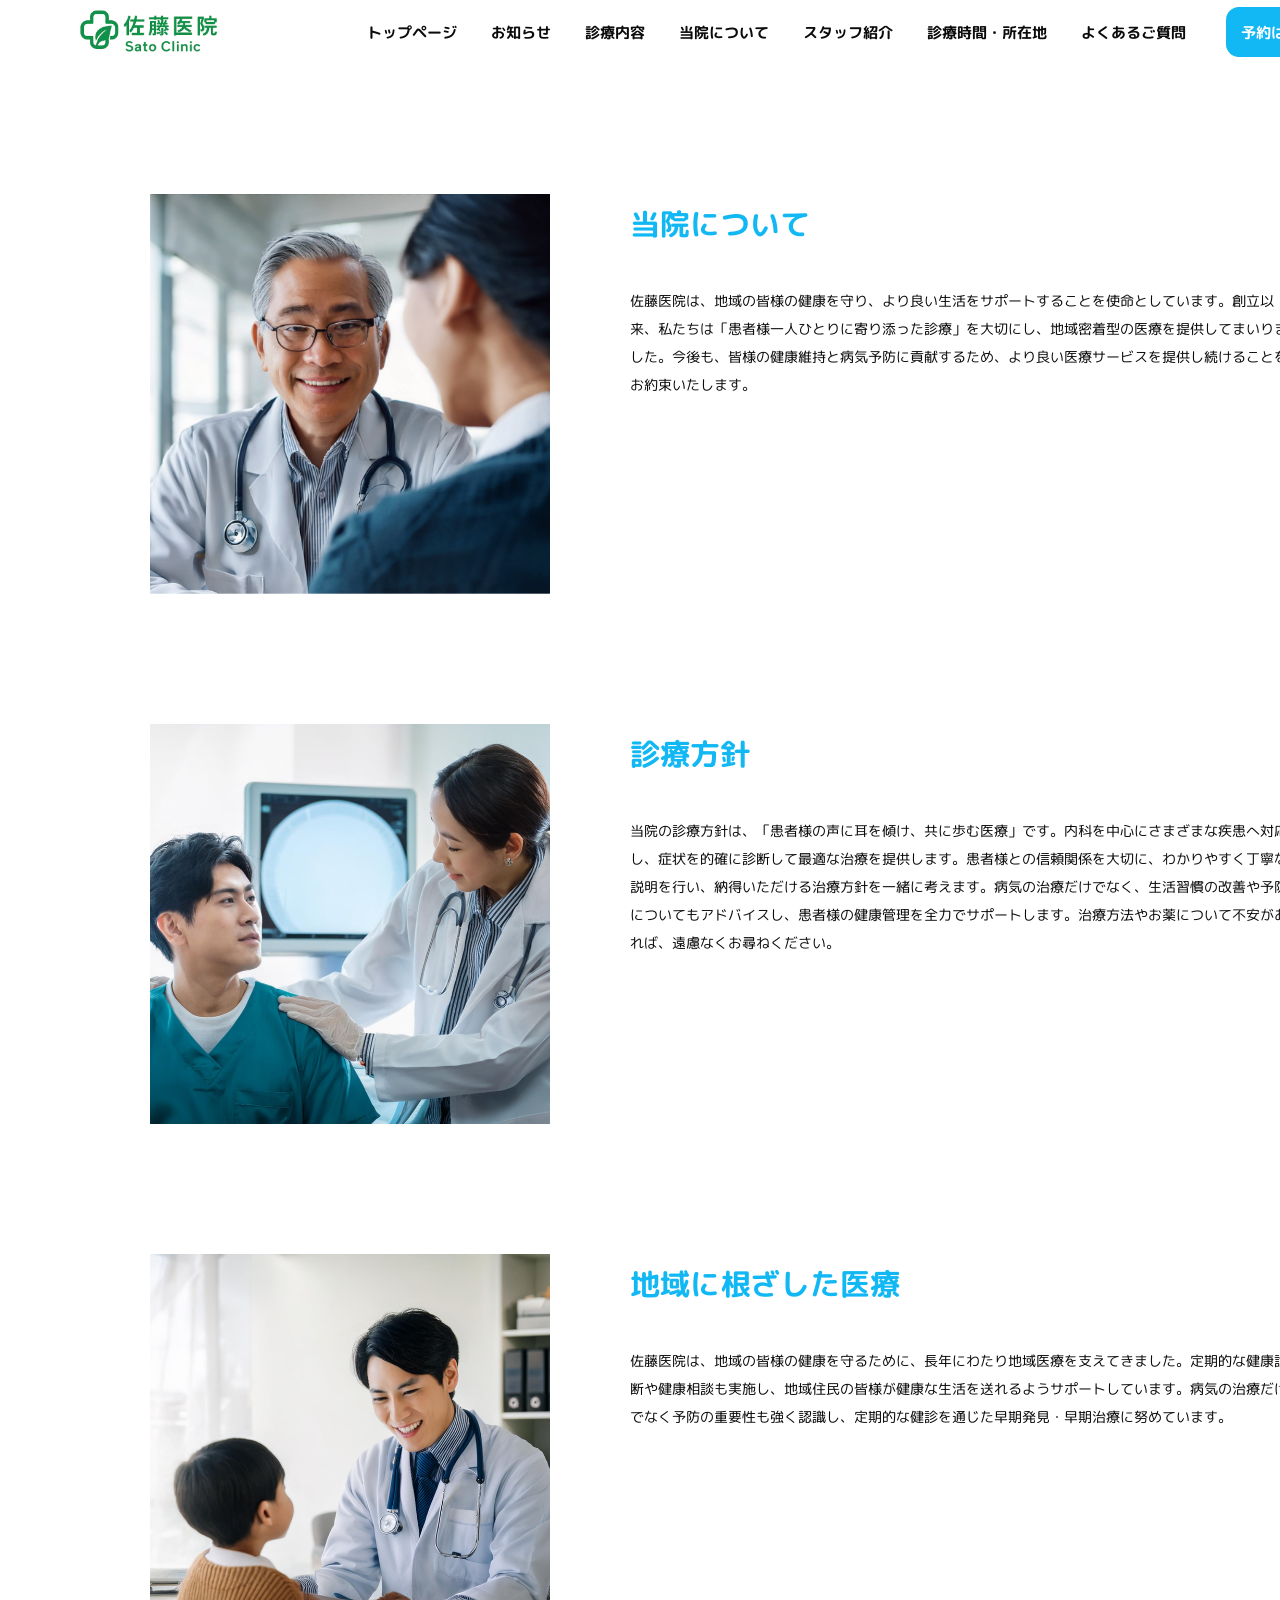
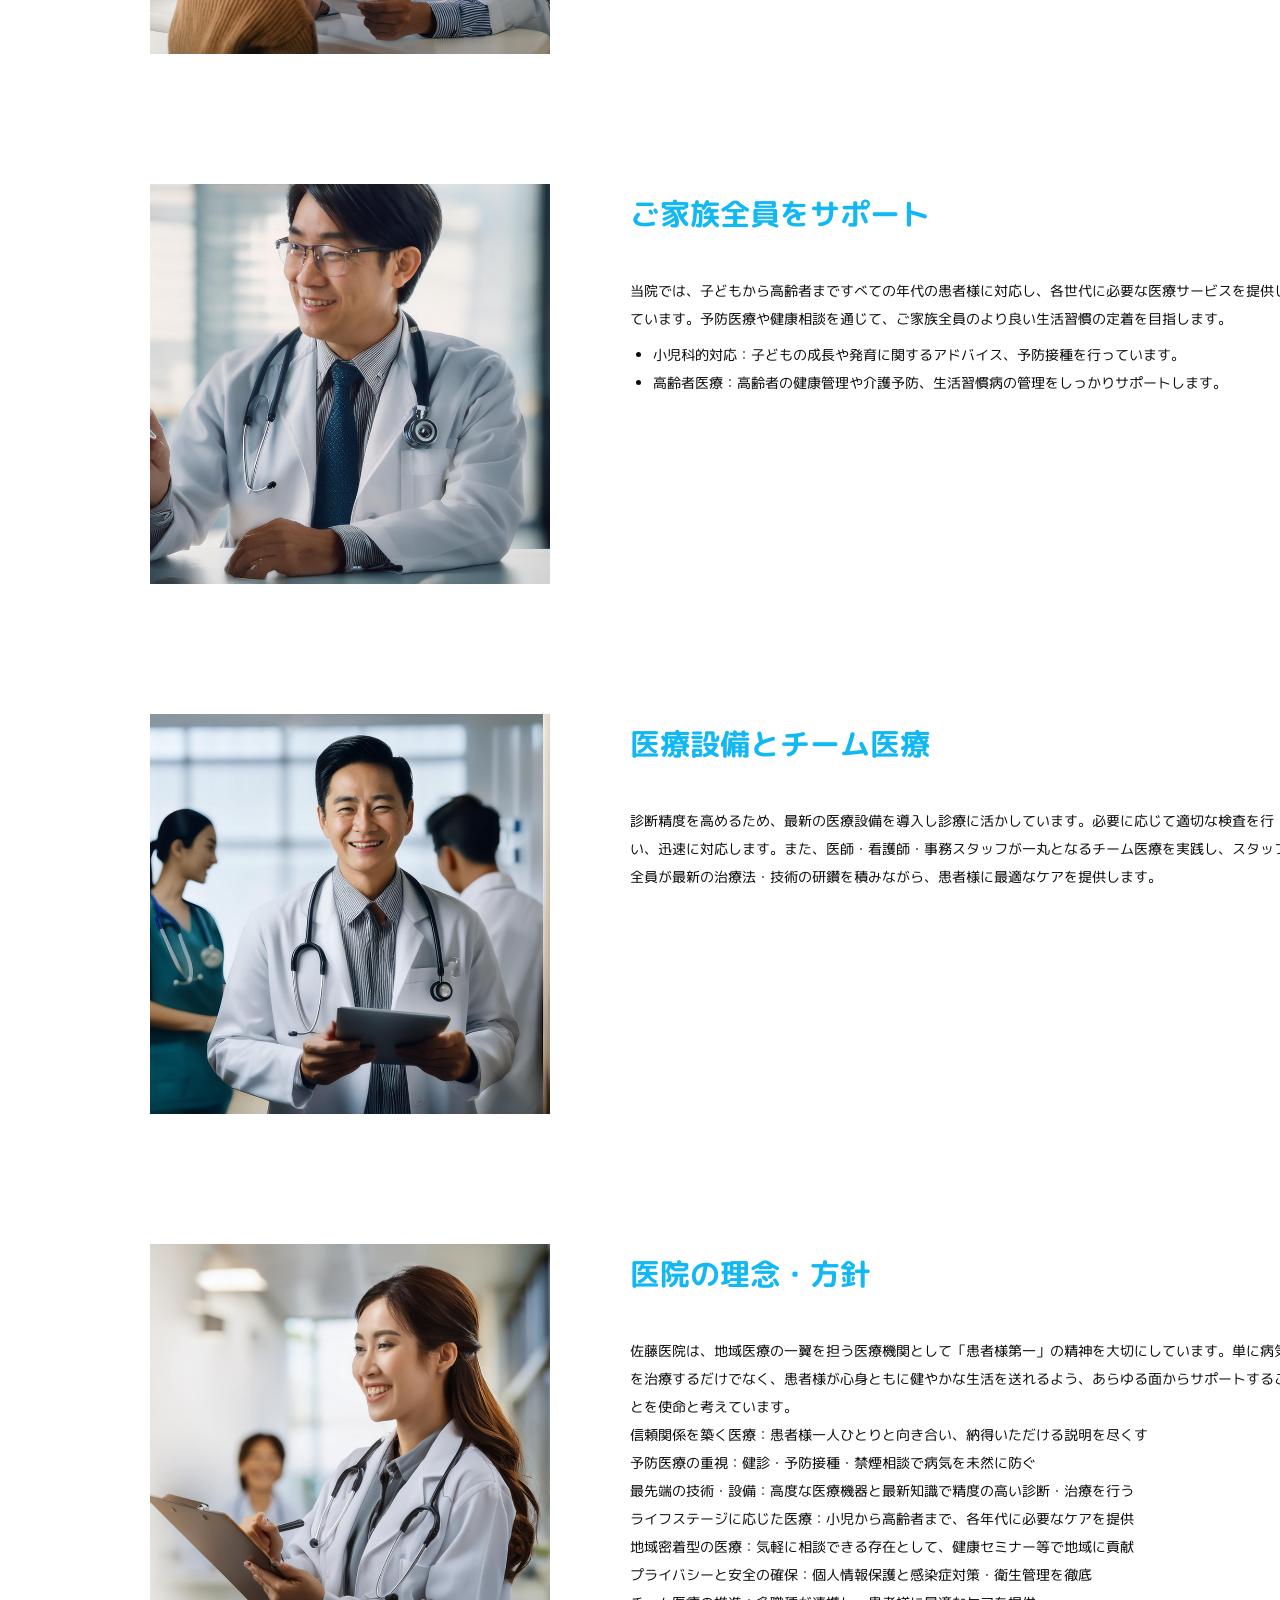
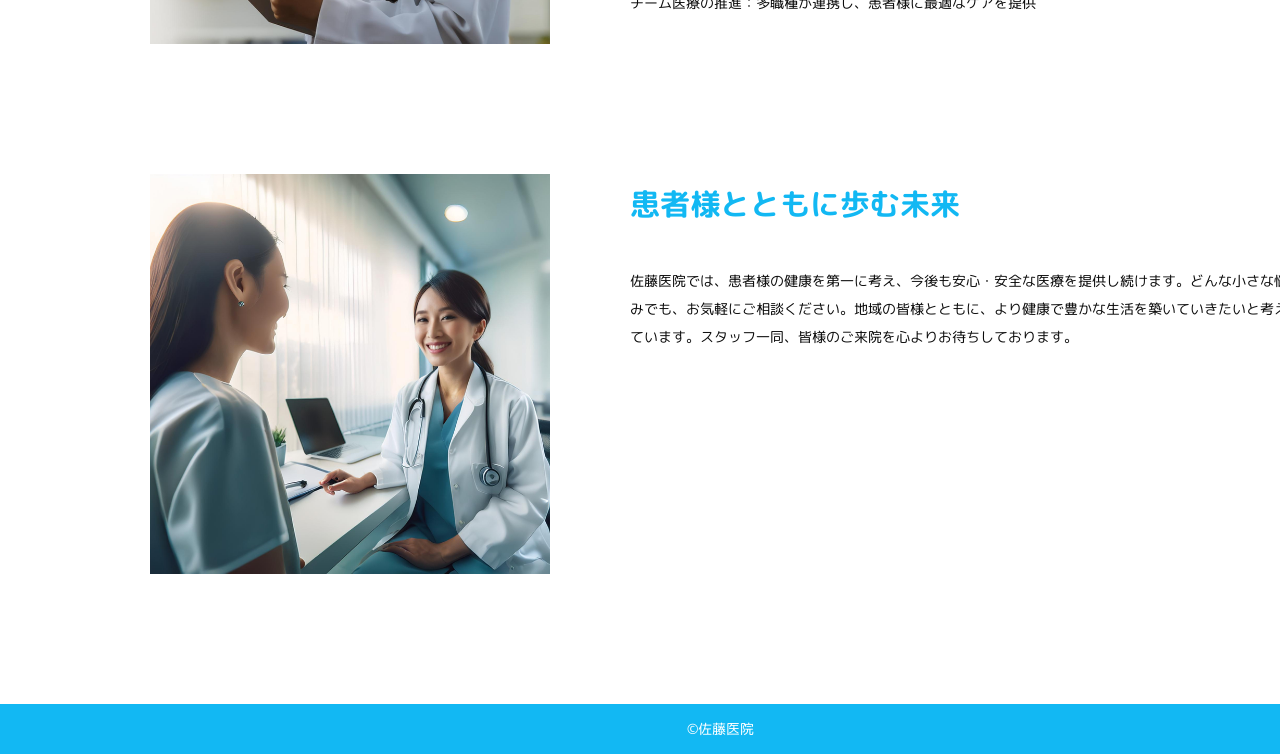
==== about.html @ f437d21e "initial commit" ====
<!doctype html>
<html lang="ja"><head><meta charset="UTF-8"><meta name="viewport" content="width=device-width, initial-scale=1.0"><title>当院について | 佐藤医院</title><link rel="stylesheet" href="./css/style.css"></head>
<body>
<header class="site-header"><div class="site-header__inner"><a class="site-logo" href="./index.html"><img src="./assets/Logo/logo.png" alt="佐藤医院 Sato Clinic"></a><nav class="site-nav" aria-label="メインナビゲーション"><a href="./index.html">トップページ</a><a href="./news.html">お知らせ</a><a href="./medical.html">診療内容</a><a href="./about.html">当院について</a><a href="./index.html#staff">スタッフ紹介</a><a href="./access.html">診療時間・所在地</a><a href="./faq.html">よくあるご質問</a></nav><a class="reserve-link" href="./reservation.html">予約はこちら</a></div></header>
<main class="about-main"><div class="about-list">
<section class="about-row"><img src="./assets/crops/about-1.jpg" alt="当院について"><div class="about-copy"><h2>当院について</h2><p>佐藤医院は、地域の皆様の健康を守り、より良い生活をサポートすることを使命としています。創立以来、私たちは「患者様一人ひとりに寄り添った診療」を大切にし、地域密着型の医療を提供してまいりました。今後も、皆様の健康維持と病気予防に貢献するため、より良い医療サービスを提供し続けることをお約束いたします。</p></div></section>
<section class="about-row"><img src="./assets/crops/about-2.jpg" alt="診療方針"><div class="about-copy"><h2>診療方針</h2><p>当院の診療方針は、「患者様の声に耳を傾け、共に歩む医療」です。内科を中心にさまざまな疾患へ対応し、症状を的確に診断して最適な治療を提供します。患者様との信頼関係を大切に、わかりやすく丁寧な説明を行い、納得いただける治療方針を一緒に考えます。病気の治療だけでなく、生活習慣の改善や予防についてもアドバイスし、患者様の健康管理を全力でサポートします。治療方法やお薬について不安があれば、遠慮なくお尋ねください。</p></div></section>
<section class="about-row"><img src="./assets/crops/about-3.jpg" alt="地域に根ざした医療"><div class="about-copy"><h2>地域に根ざした医療</h2><p>佐藤医院は、地域の皆様の健康を守るために、長年にわたり地域医療を支えてきました。定期的な健康診断や健康相談も実施し、地域住民の皆様が健康な生活を送れるようサポートしています。病気の治療だけでなく予防の重要性も強く認識し、定期的な健診を通じた早期発見・早期治療に努めています。</p></div></section>
<section class="about-row"><img src="./assets/crops/about-4.jpg" alt="ご家族全員をサポート"><div class="about-copy"><h2>ご家族全員をサポート</h2><p>当院では、子どもから高齢者まですべての年代の患者様に対応し、各世代に必要な医療サービスを提供しています。予防医療や健康相談を通じて、ご家族全員のより良い生活習慣の定着を目指します。</p><ul><li>小児科的対応：子どもの成長や発育に関するアドバイス、予防接種を行っています。</li><li>高齢者医療：高齢者の健康管理や介護予防、生活習慣病の管理をしっかりサポートします。</li></ul></div></section>
<section class="about-row"><img src="./assets/crops/about-5.jpg" alt="医療設備とチーム医療"><div class="about-copy"><h2>医療設備とチーム医療</h2><p>診断精度を高めるため、最新の医療設備を導入し診療に活かしています。必要に応じて適切な検査を行い、迅速に対応します。また、医師・看護師・事務スタッフが一丸となるチーム医療を実践し、スタッフ全員が最新の治療法・技術の研鑽を積みながら、患者様に最適なケアを提供します。</p></div></section>
<section class="about-row"><img src="./assets/crops/about-6.jpg" alt="医院の理念・方針"><div class="about-copy"><h2>医院の理念・方針</h2><div class="about-values"><p>佐藤医院は、地域医療の一翼を担う医療機関として「患者様第一」の精神を大切にしています。単に病気を治療するだけでなく、患者様が心身ともに健やかな生活を送れるよう、あらゆる面からサポートすることを使命と考えています。</p><p>信頼関係を築く医療：患者様一人ひとりと向き合い、納得いただける説明を尽くす<br>予防医療の重視：健診・予防接種・禁煙相談で病気を未然に防ぐ<br>最先端の技術・設備：高度な医療機器と最新知識で精度の高い診断・治療を行う<br>ライフステージに応じた医療：小児から高齢者まで、各年代に必要なケアを提供<br>地域密着型の医療：気軽に相談できる存在として、健康セミナー等で地域に貢献<br>プライバシーと安全の確保：個人情報保護と感染症対策・衛生管理を徹底<br>チーム医療の推進：多職種が連携し、患者様に最適なケアを提供</p></div></div></section>
<section class="about-row"><img src="./assets/crops/about-7.jpg" alt="患者様とともに歩む未来"><div class="about-copy"><h2>患者様とともに歩む未来</h2><p>佐藤医院では、患者様の健康を第一に考え、今後も安心・安全な医療を提供し続けます。どんな小さな悩みでも、お気軽にご相談ください。地域の皆様とともに、より健康で豊かな生活を築いていきたいと考えています。スタッフ一同、皆様のご来院を心よりお待ちしております。</p></div></section>
</div></main><footer class="site-footer">©佐藤医院</footer>
</body></html>
---- css/style.css ----
@import url('https://fonts.googleapis.com/css2?family=M+PLUS+Rounded+1c:wght@400;700&display=swap');

:root{
  --blue:#12b8f3;
  --gray:#c3c1c1;
  --text:#0b0b0b;
}
*{box-sizing:border-box}
html,body{margin:0;padding:0}
html{background:#fff}
body{
  min-width:1440px;
  color:var(--text);
  background:#fff;
  font-family:'M PLUS Rounded 1c','Rounded Mplus 1c','Hiragino Kaku Gothic ProN','Yu Gothic',sans-serif;
  font-weight:400;
  line-height:1.8;
}
a{color:inherit;text-decoration:none}
img{display:block}

/* ---------- common header / footer ---------- */
.site-header{height:64px;background:#fff}
.site-header__inner{
  width:1300px;height:64px;margin:0 auto;
  display:flex;align-items:center;
}
.site-logo{width:160px;height:48px;flex:0 0 160px;display:flex;align-items:center}
.site-logo img{width:160px;height:auto}
.site-nav{
  margin-left:137px;
  display:flex;align-items:center;gap:34px;
  white-space:nowrap;
  font-size:15px;line-height:1;font-weight:700;
}
.reserve-link{
  width:120px;height:50px;margin-left:40px;
  border-radius:13px;background:var(--blue);color:#fff;
  display:flex;align-items:center;justify-content:center;
  white-space:nowrap;font-size:15px;line-height:1;font-weight:700;
}
.site-footer{
  height:50px;background:var(--blue);color:#fff;
  display:flex;align-items:center;justify-content:center;
  font-size:14px;line-height:1;
}
.page-title{margin:0;color:var(--blue);font-size:34px;line-height:1.2;font-weight:700}
.blue-button{
  min-width:116px;height:30px;padding:0 22px;border-radius:999px;
  background:var(--blue);color:#fff;
  display:inline-flex;align-items:center;justify-content:center;
  font-size:13px;line-height:1;font-weight:700;
}

/* ---------- shared timetable ---------- */
.hours{width:956px;margin:0 auto}
.hours-table{width:956px;border-collapse:collapse;table-layout:fixed;font-weight:700}
.hours-table th,.hours-table td{border:1.5px solid #111;text-align:center;vertical-align:middle;padding:0}
.hours-table thead th{height:102px;background:var(--gray);font-size:18px}
.hours-table thead th:first-child{width:42%;color:var(--blue);font-size:27px}
.hours-table tbody th{height:102px;font-size:17px}
.hours-table tbody td{height:102px;font-size:19px}
.hours-note{margin:20px 0 0;font-size:14px;line-height:1.62;font-weight:700}

/* =========================================================
   HOME / Desktop-1.png (1440px frame)
   ========================================================= */
.home-hero{height:824px;position:relative;overflow:hidden}
.home-hero img{width:100%;height:100%;object-fit:cover;object-position:center center}
.home-hero h1{
  position:absolute;left:83px;top:138px;margin:0;
  color:#fff;font-size:50px;line-height:1.15;font-weight:700;
  -webkit-text-stroke:1px #222;
  text-shadow:0 1px 2px rgba(0,0,0,.18);
}
.home-hours-block{height:658px;padding-top:128px}
.facility-strip{height:272px;display:grid;grid-template-columns:repeat(3,1fr);gap:8px;overflow:hidden}
.facility-strip img{width:100%;height:272px;object-fit:cover;object-position:center center}

.home-news{height:732px;position:relative}
.home-news__inner{
  width:1070px;height:100%;margin:0 auto;
  display:grid;grid-template-columns:373px 1fr;column-gap:68px;align-items:start;
  padding-top:129px;
}
.home-news__inner>img{width:373px;height:473px;object-fit:cover}
.home-news-copy{padding-top:8px;position:relative;height:473px}
.home-news h2{margin:0 0 28px;color:var(--blue);font-size:30px;line-height:1.2;font-weight:700}
.home-news-list{list-style:none;margin:0;padding:0;width:630px}
.home-news-list li{height:64px;border-bottom:1px solid #111;display:flex;align-items:center;font-size:15px;font-weight:700}
.home-news__button{position:absolute;right:0;bottom:0;margin:0}

.home-director{height:796px;background:var(--gray)}
.home-director__inner{
  width:1240px;height:100%;margin:0 auto;
  display:grid;grid-template-columns:445px 1fr;column-gap:82px;align-items:start;
  padding-top:101px;
}
.home-director img{width:445px;height:474px;object-fit:cover}
.home-director-copy{padding-top:12px}
.home-director h2{margin:0 0 42px;color:var(--blue);font-size:30px;line-height:1.2;font-weight:700}
.home-director p{margin:0 0 24px;font-size:14px;line-height:1.72}
.home-director .director-sign{text-align:right;font-weight:700;margin-top:24px}

.home-medical{height:2154px;padding-top:96px;position:relative}
.home-medical__inner{width:1140px;margin:0 auto}
.home-medical .section-title{margin:0 0 83px;text-align:center;color:var(--blue);font-size:30px;line-height:1.2}
.home-medical-row{
  width:1078px;height:400px;margin:0 auto 50px;
  display:grid;grid-template-columns:400px 538px;column-gap:140px;align-items:center;
}
.home-medical-row:nth-of-type(even){grid-template-columns:538px 400px}
.home-medical-row:nth-of-type(even) img{grid-column:2}
.home-medical-row:nth-of-type(even) .home-medical-copy{grid-column:1;grid-row:1;justify-self:end}
.home-medical-row img{width:400px;height:400px;object-fit:cover}
.home-medical-copy{width:486px;justify-self:start}
.home-medical-copy h3{margin:0 0 18px;text-align:center;font-size:18px;line-height:1.4;font-weight:700}
.home-medical-copy p{margin:0;font-size:14px;line-height:2}
.home-medical__button{position:absolute;right:182px;bottom:105px;margin:0}

.home-about{height:550px;background:var(--gray)}
.home-about__inner{
  width:1140px;height:100%;margin:0 auto;
  display:grid;grid-template-columns:400px 660px;column-gap:80px;align-items:start;
  padding-top:101px;
}
.home-about img{width:400px;height:400px;object-fit:cover}
.home-about-copy{padding-top:10px;position:relative;height:400px}
.home-about h2{margin:0 0 56px;color:var(--blue);font-size:30px;line-height:1.2;font-weight:700}
.home-about p{margin:0;font-size:14px;line-height:2.15}
.home-about__button{position:absolute;right:0;bottom:20px;margin:0}

.home-staff{height:2125px;padding-top:97px}
.home-staff__inner{width:1140px;margin:0 auto}
.home-staff .section-title{margin:0;text-align:center;color:var(--blue);font-size:30px;line-height:1.2}
.staff-lead{width:720px;margin:42px auto 71px;text-align:center;font-size:14px;line-height:2}
.staff-row{
  width:1078px;height:400px;margin:0 auto 50px;
  display:grid;grid-template-columns:400px 538px;column-gap:140px;align-items:center;
}
.staff-row:nth-of-type(even){grid-template-columns:538px 400px}
.staff-row:nth-of-type(even) img{grid-column:2}
.staff-row:nth-of-type(even) .staff-copy{grid-column:1;grid-row:1;justify-self:end}
.staff-row img{width:400px;height:400px;object-fit:cover}
.staff-copy{width:486px;justify-self:start}
.staff-copy h3{margin:0 0 18px;text-align:center;font-size:18px;line-height:1.4;font-weight:700}
.staff-copy ul{margin:0;padding-left:1.3em;font-size:14px;line-height:1.8}
.staff-copy li{margin:4px 0}

.home-access{height:1836px;padding-top:89px}
.home-access__inner{width:1140px;margin:0 auto}
.home-access .section-title{margin:0 0 68px;text-align:center;color:var(--blue);font-size:30px;line-height:1.2}
.home-access-top{display:grid;grid-template-columns:462px 1fr;column-gap:72px;align-items:start}
.home-access-top img{width:462px;height:390px;object-fit:cover}
.home-access-copy{padding-top:20px;font-size:14px;line-height:1.75;position:relative;height:390px}
.home-access-copy h3{margin:0 0 8px;font-size:16px;line-height:1.5}
.home-access-copy ul{margin:0 0 10px;padding-left:1.3em}
.home-access-copy p{margin:0 0 24px}
.home-access-button{position:absolute;right:0;bottom:0;margin:0}
.home-access .hours{margin-top:92px}
.home-departments{text-align:center;margin-top:83px}
.home-departments h2{margin:0 0 44px;color:var(--blue);font-size:30px;line-height:1.2}
.home-departments p{margin:27px 0;font-size:15px;line-height:1.4;font-weight:700}
.home-departments .help{margin-top:46px;font-size:14px;font-weight:400}

/* =========================================================
   MEDICAL / Desktop-4.png
   ========================================================= */
.medical-main{height:3394px;padding-top:63px}
.medical-main>.page-title{text-align:center;height:41px}
.medical-list{width:1080px;margin:60px auto 0}
.medical-row{
  width:1080px;height:400px;margin:0 0 50px;
  display:grid;grid-template-columns:400px 540px;column-gap:140px;align-items:center;
}
.medical-row:nth-child(even){grid-template-columns:540px 400px}
.medical-row:nth-child(even) img{grid-column:2}
.medical-row:nth-child(even) .medical-copy{grid-column:1;grid-row:1}
.medical-row img{width:400px;height:400px;object-fit:cover}
.medical-copy{width:500px}
.medical-row:nth-child(even) .medical-copy{justify-self:start}
.medical-copy h2{margin:0 0 18px;text-align:center;font-size:18px;line-height:1.45;font-weight:700}
.medical-copy p{margin:0;font-size:14px;line-height:2.05}

/* =========================================================
   ABOUT / Desktop-5.png
   ========================================================= */
.about-main{height:3840px;padding-top:130px}
.about-list{width:1140px;margin:0 auto}
.about-row{
  height:400px;margin:0 0 130px;
  display:grid;grid-template-columns:400px 660px;column-gap:80px;align-items:start;
}
.about-row:last-child{margin-bottom:0}
.about-row img{width:400px;height:400px;object-fit:cover}
.about-copy{padding-top:12px}
.about-copy h2{margin:0 0 45px;color:var(--blue);font-size:30px;line-height:1.2;font-weight:700}
.about-copy p,.about-copy li{font-size:14px;line-height:2;margin-top:0}
.about-copy p{margin-bottom:0}
.about-copy ul{margin:8px 0 0;padding-left:1.45em}
.about-values p+p{margin-top:0}

/* =========================================================
   FAQ / Desktop-7.png
   ========================================================= */
.faq-main{height:1656px;width:1168px;margin:0 auto;padding-top:63px}
.faq-main>.page-title{height:41px;margin-bottom:39px}
.faq-section{width:910px;margin:0}
.faq-section h2{
  width:630px;margin:0 0 18px;padding:0 0 4px;
  border-bottom:1px solid #111;
  font-size:17px;line-height:1.35;font-weight:700;
}
.faq-section:nth-of-type(1){height:425px}
.faq-section:nth-of-type(2){height:395px}
.faq-section:nth-of-type(3){height:271px}
.faq-section:nth-of-type(4){height:auto}
.faq-item{margin:0 0 28px}
.faq-item h3{margin:0 0 12px;font-size:17px;line-height:1.5;font-weight:700}
.faq-item p{margin:0;font-size:16px;line-height:1.9}
.faq-closing{margin:28px 0 0;font-size:16px;line-height:1.9}

/* =========================================================
   Existing remaining pages (Desktop-2/3/6)
   ========================================================= */
.news-main{height:910px;padding-top:58px}
.news-wrap{width:1160px;margin:0 auto}
.news-list{width:930px;margin-top:40px}
.news-item{margin-bottom:31px}
.news-item h2{width:650px;margin:0;border-bottom:1px solid #111;padding-bottom:3px;font-size:16px;line-height:1.4}
.news-item p{margin:8px 0 0;font-size:14px;line-height:1.75}

.reserve-main{height:910px;padding-top:58px}
.reserve-wrap{width:1160px;margin:0 auto}
.reserve-question{width:650px;margin-top:38px}
.reserve-question h2{margin:0;border-bottom:1px solid #111;padding-bottom:3px;font-size:16px}
.reserve-choice{display:flex;gap:80px;padding:29px 0 0 92px;font-size:16px}
.reserve-choice label{display:flex;align-items:center;gap:17px;white-space:nowrap}
.reserve-choice input{appearance:none;width:12px;height:12px;border:1px solid #777;background:#fff}
.calendar{width:650px;margin:32px 0 0 270px}
.calendar-head{height:116px;background:var(--gray);position:relative;display:flex;align-items:center;justify-content:center;flex-direction:column}
.calendar-month{font-size:50px;font-weight:700;line-height:1}
.calendar-year{font-size:16px;font-weight:700;margin-top:9px}
.calendar-next{position:absolute;right:20px;top:11px;font-size:69px;font-family:Arial,sans-serif;font-weight:300;line-height:1}
.calendar-grid{display:grid;grid-template-columns:repeat(7,1fr);grid-auto-rows:73px;align-items:center;text-align:center;font-size:20px;font-weight:700;padding-top:12px}
.calendar-grid .dow{font-size:20px}.calendar-grid .sun{color:#f00}.calendar-grid .sat{color:#0000ff}

.access-main{min-height:1758px;padding-top:70px}
.access-wrap{width:1120px;margin:0 auto}
.access-wrap>.page-title{text-align:center;margin-bottom:55px}
.access-top{display:grid;grid-template-columns:500px 1fr;gap:85px;align-items:start}
.access-map{width:500px;height:420px;object-fit:cover}
.access-info{padding-top:18px;font-size:16px;line-height:1.9}
.access-info h2{font-size:17px;margin:0 0 9px}.access-info ul{margin:0 0 8px;padding-left:1.4em}.access-info p{margin:0}.access-info .contact{margin-top:32px}
.access-hours{width:1080px;margin:105px auto 0}
.access-hours .hours-table{width:1080px}.access-hours .hours-table thead th{height:100px;font-size:23px}.access-hours .hours-table thead th:first-child{font-size:33px}.access-hours .hours-table tbody th,.access-hours .hours-table tbody td{height:100px;font-size:22px}.access-hours .hours-note{font-size:16px;margin-top:17px}
.access-departments{text-align:center;padding:105px 0 125px;font-weight:700}.access-departments h2{font-size:31px;color:var(--blue);margin:0 0 55px}.access-departments p{font-size:17px;margin:37px 0}.access-departments .help{font-size:16px;font-weight:400;margin-top:50px}
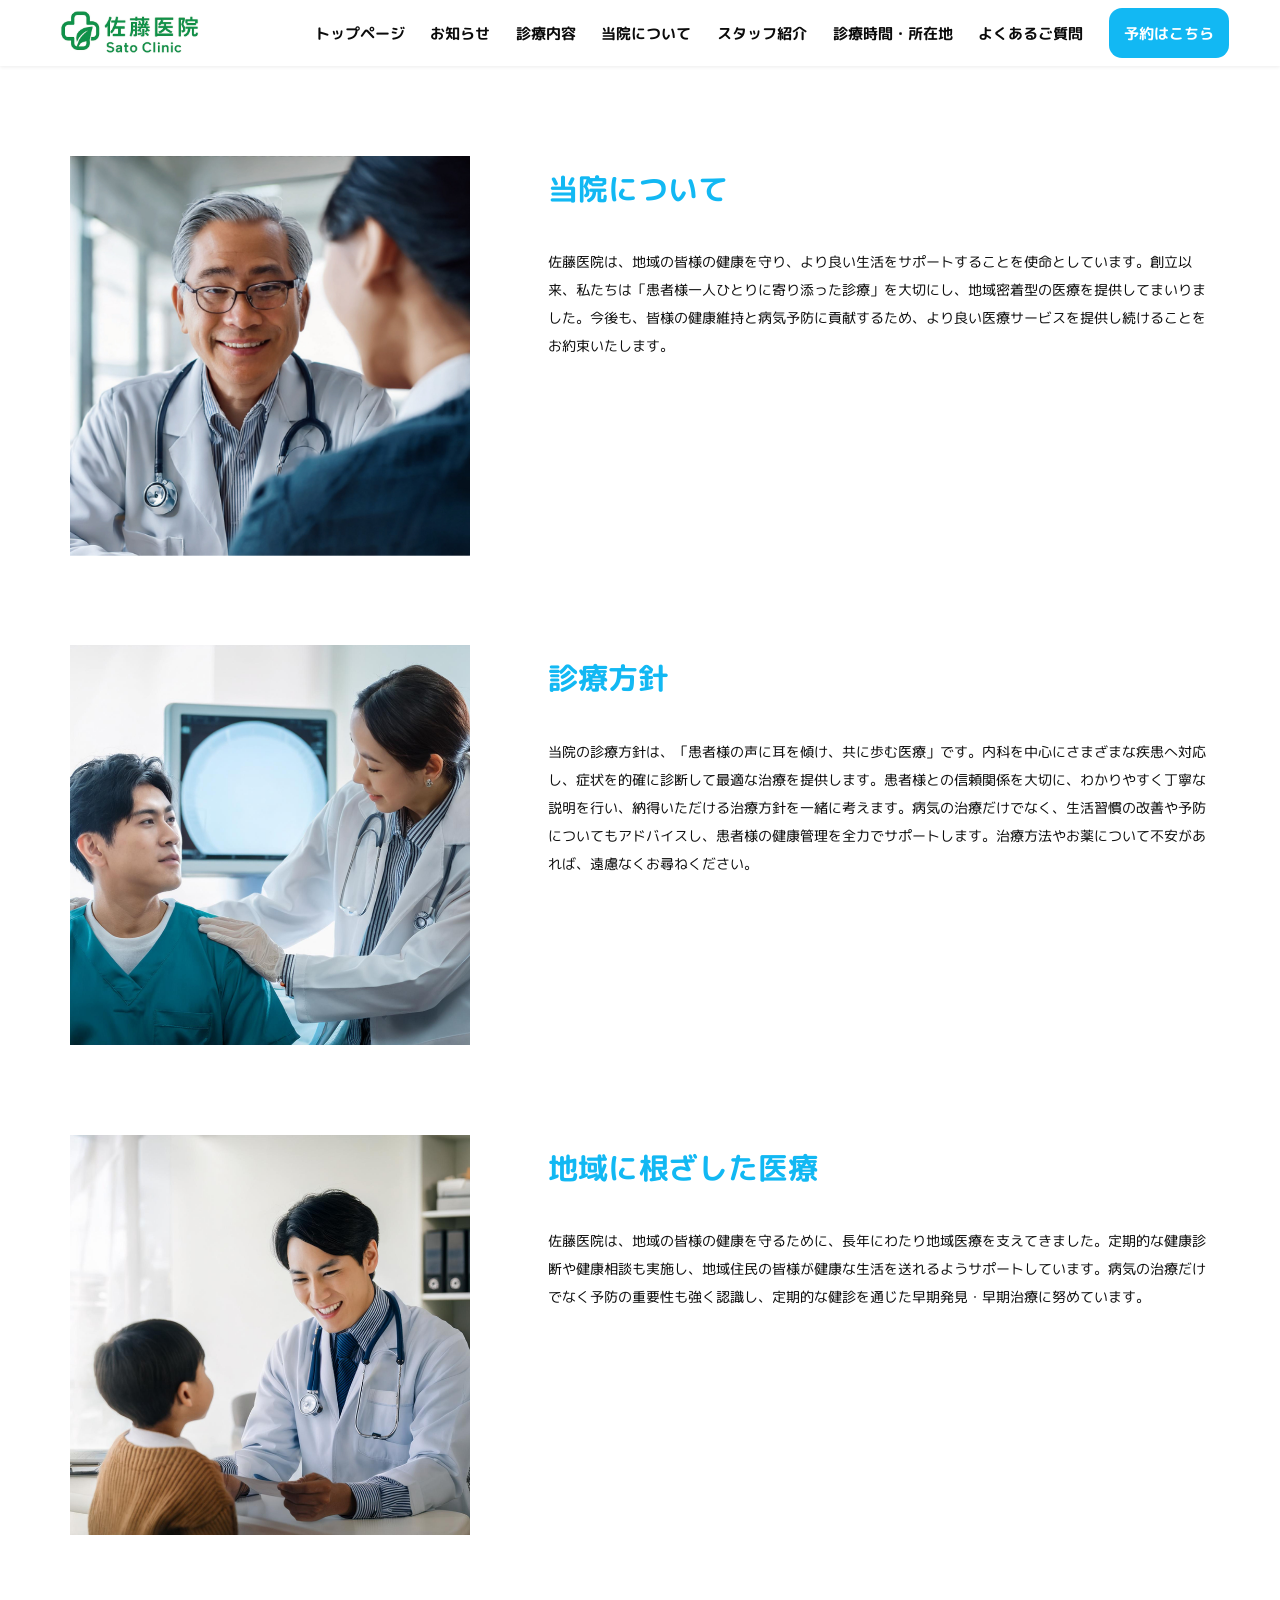
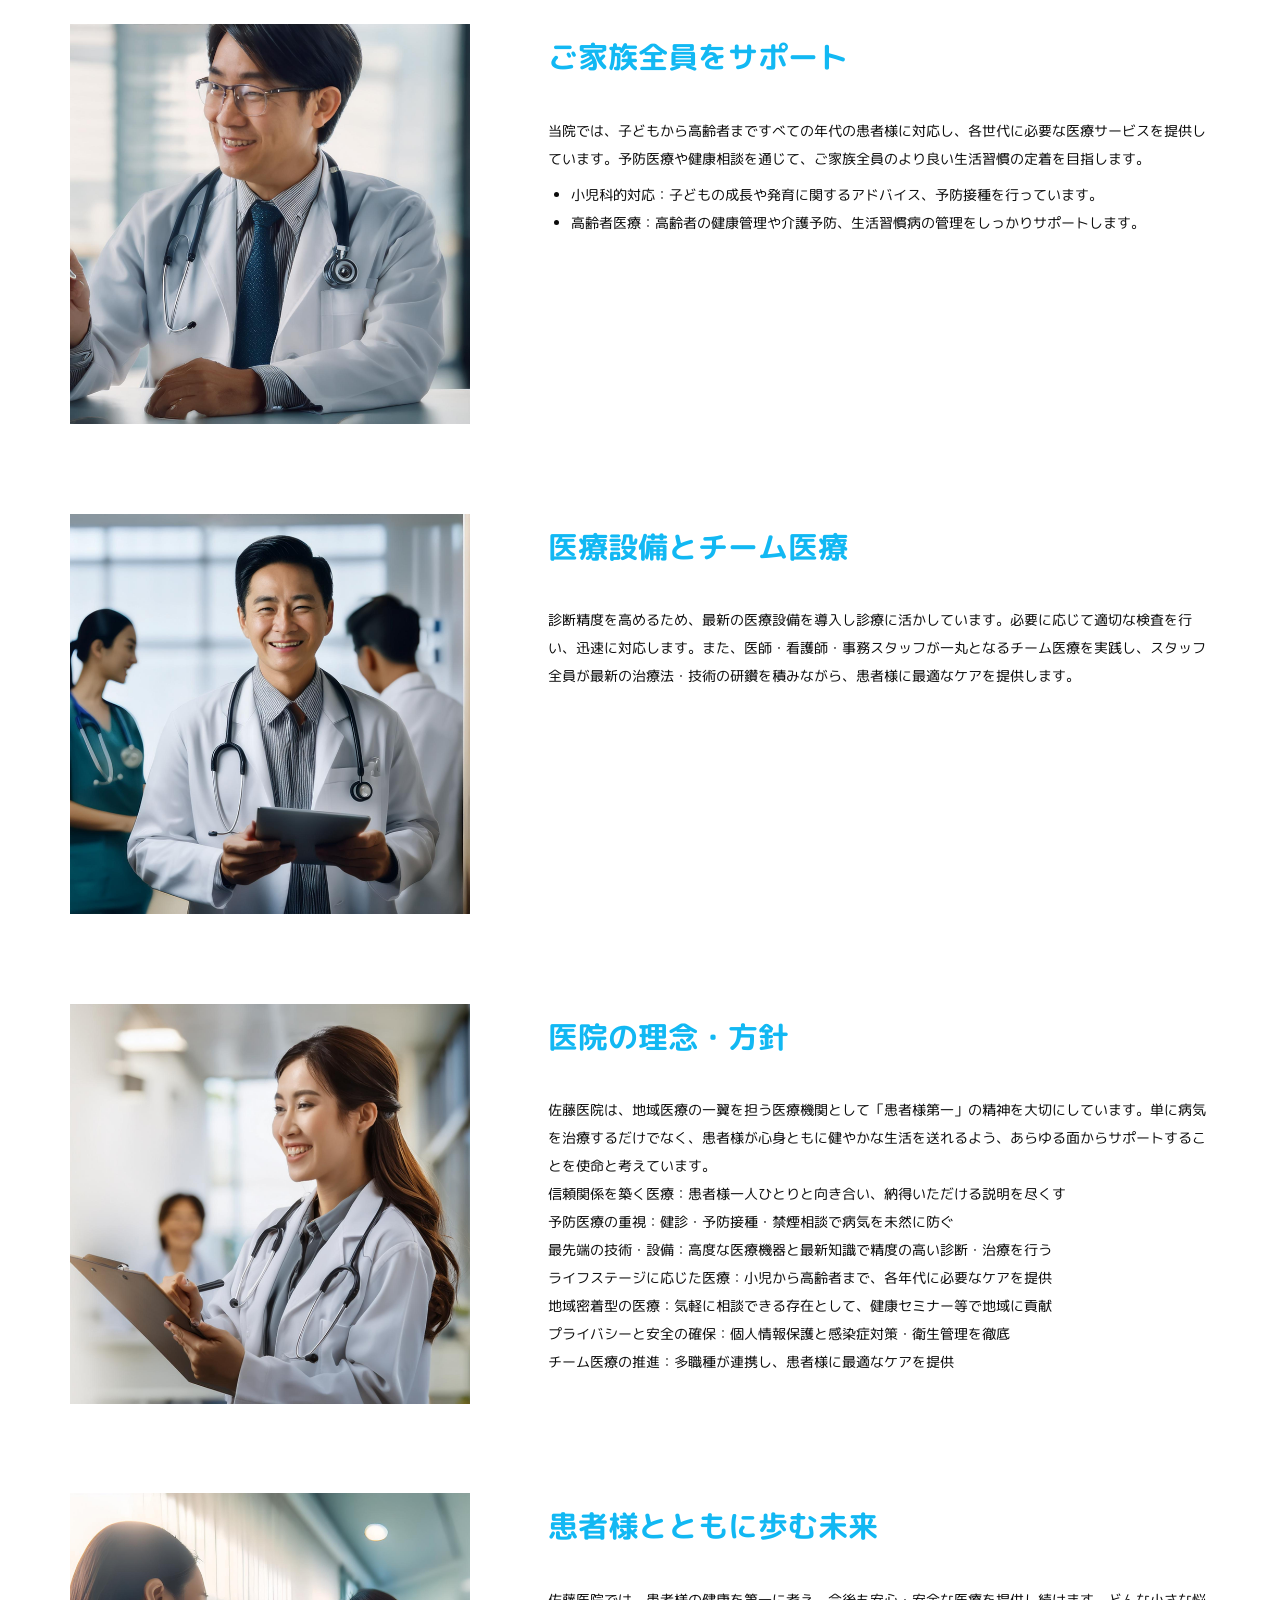
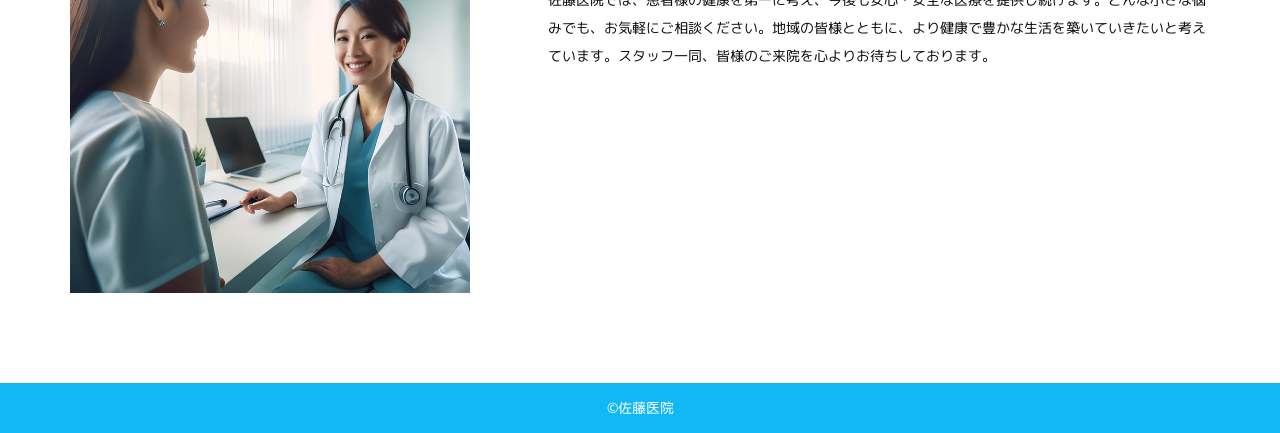
==== commit 772de776: "レスポンシブ対応" ====
--- a/about.html
+++ b/about.html
@@ -1,14 +1,87 @@
 <!doctype html>
-<html lang="ja"><head><meta charset="UTF-8"><meta name="viewport" content="width=device-width, initial-scale=1.0"><title>当院について | 佐藤医院</title><link rel="stylesheet" href="./css/style.css"></head>
+<html lang="ja">
+
+<head>
+    <meta charset="UTF-8">
+    <meta name="viewport" content="width=device-width, initial-scale=1.0">
+    <title>当院について | 佐藤医院</title>
+    <link rel="stylesheet" href="./css/style.css">
+    <script src="./js/header.js" defer></script>
+</head>
+
 <body>
-<header class="site-header"><div class="site-header__inner"><a class="site-logo" href="./index.html"><img src="./assets/Logo/logo.png" alt="佐藤医院 Sato Clinic"></a><nav class="site-nav" aria-label="メインナビゲーション"><a href="./index.html">トップページ</a><a href="./news.html">お知らせ</a><a href="./medical.html">診療内容</a><a href="./about.html">当院について</a><a href="./index.html#staff">スタッフ紹介</a><a href="./access.html">診療時間・所在地</a><a href="./faq.html">よくあるご質問</a></nav><a class="reserve-link" href="./reservation.html">予約はこちら</a></div></header>
-<main class="about-main"><div class="about-list">
-<section class="about-row"><img src="./assets/crops/about-1.jpg" alt="当院について"><div class="about-copy"><h2>当院について</h2><p>佐藤医院は、地域の皆様の健康を守り、より良い生活をサポートすることを使命としています。創立以来、私たちは「患者様一人ひとりに寄り添った診療」を大切にし、地域密着型の医療を提供してまいりました。今後も、皆様の健康維持と病気予防に貢献するため、より良い医療サービスを提供し続けることをお約束いたします。</p></div></section>
-<section class="about-row"><img src="./assets/crops/about-2.jpg" alt="診療方針"><div class="about-copy"><h2>診療方針</h2><p>当院の診療方針は、「患者様の声に耳を傾け、共に歩む医療」です。内科を中心にさまざまな疾患へ対応し、症状を的確に診断して最適な治療を提供します。患者様との信頼関係を大切に、わかりやすく丁寧な説明を行い、納得いただける治療方針を一緒に考えます。病気の治療だけでなく、生活習慣の改善や予防についてもアドバイスし、患者様の健康管理を全力でサポートします。治療方法やお薬について不安があれば、遠慮なくお尋ねください。</p></div></section>
-<section class="about-row"><img src="./assets/crops/about-3.jpg" alt="地域に根ざした医療"><div class="about-copy"><h2>地域に根ざした医療</h2><p>佐藤医院は、地域の皆様の健康を守るために、長年にわたり地域医療を支えてきました。定期的な健康診断や健康相談も実施し、地域住民の皆様が健康な生活を送れるようサポートしています。病気の治療だけでなく予防の重要性も強く認識し、定期的な健診を通じた早期発見・早期治療に努めています。</p></div></section>
-<section class="about-row"><img src="./assets/crops/about-4.jpg" alt="ご家族全員をサポート"><div class="about-copy"><h2>ご家族全員をサポート</h2><p>当院では、子どもから高齢者まですべての年代の患者様に対応し、各世代に必要な医療サービスを提供しています。予防医療や健康相談を通じて、ご家族全員のより良い生活習慣の定着を目指します。</p><ul><li>小児科的対応：子どもの成長や発育に関するアドバイス、予防接種を行っています。</li><li>高齢者医療：高齢者の健康管理や介護予防、生活習慣病の管理をしっかりサポートします。</li></ul></div></section>
-<section class="about-row"><img src="./assets/crops/about-5.jpg" alt="医療設備とチーム医療"><div class="about-copy"><h2>医療設備とチーム医療</h2><p>診断精度を高めるため、最新の医療設備を導入し診療に活かしています。必要に応じて適切な検査を行い、迅速に対応します。また、医師・看護師・事務スタッフが一丸となるチーム医療を実践し、スタッフ全員が最新の治療法・技術の研鑽を積みながら、患者様に最適なケアを提供します。</p></div></section>
-<section class="about-row"><img src="./assets/crops/about-6.jpg" alt="医院の理念・方針"><div class="about-copy"><h2>医院の理念・方針</h2><div class="about-values"><p>佐藤医院は、地域医療の一翼を担う医療機関として「患者様第一」の精神を大切にしています。単に病気を治療するだけでなく、患者様が心身ともに健やかな生活を送れるよう、あらゆる面からサポートすることを使命と考えています。</p><p>信頼関係を築く医療：患者様一人ひとりと向き合い、納得いただける説明を尽くす<br>予防医療の重視：健診・予防接種・禁煙相談で病気を未然に防ぐ<br>最先端の技術・設備：高度な医療機器と最新知識で精度の高い診断・治療を行う<br>ライフステージに応じた医療：小児から高齢者まで、各年代に必要なケアを提供<br>地域密着型の医療：気軽に相談できる存在として、健康セミナー等で地域に貢献<br>プライバシーと安全の確保：個人情報保護と感染症対策・衛生管理を徹底<br>チーム医療の推進：多職種が連携し、患者様に最適なケアを提供</p></div></div></section>
-<section class="about-row"><img src="./assets/crops/about-7.jpg" alt="患者様とともに歩む未来"><div class="about-copy"><h2>患者様とともに歩む未来</h2><p>佐藤医院では、患者様の健康を第一に考え、今後も安心・安全な医療を提供し続けます。どんな小さな悩みでも、お気軽にご相談ください。地域の皆様とともに、より健康で豊かな生活を築いていきたいと考えています。スタッフ一同、皆様のご来院を心よりお待ちしております。</p></div></section>
-</div></main><footer class="site-footer">©佐藤医院</footer>
-</body></html>
+    <header class="site-header">
+        <div class="site-header__inner"><button class="menu-toggle" type="button" aria-controls="site-navigation"
+                aria-expanded="false" aria-label="メニューを開く"><span aria-hidden="true"></span><span
+                    aria-hidden="true"></span><span aria-hidden="true"></span></button><a class="site-logo"
+                href="./index.html"><img src="./assets/Logo/logo.png" alt="佐藤医院 Sato Clinic"></a>
+            <nav id="site-navigation" class="site-nav" aria-label="メインナビゲーション"><a href="./index.html">トップページ</a><a
+                    href="./news.html">お知らせ</a><a href="./medical.html">診療内容</a><a href="./about.html">当院について</a><a
+                    href="./index.html#staff">スタッフ紹介</a><a href="./access.html">診療時間・所在地</a><a
+                    href="./faq.html">よくあるご質問</a></nav><a class="reserve-link" href="./reservation.html">予約はこちら</a>
+        </div>
+    </header>
+    <main class="about-main">
+        <div class="about-list">
+            <section class="about-row"><img src="./assets/crops/about-1.jpg" alt="当院について">
+                <div class="about-copy">
+                    <h2>当院について</h2>
+                    <p>佐藤医院は、地域の皆様の健康を守り、より良い生活をサポートすることを使命としています。創立以来、私たちは「患者様一人ひとりに寄り添った診療」を大切にし、地域密着型の医療を提供してまいりました。今後も、皆様の健康維持と病気予防に貢献するため、より良い医療サービスを提供し続けることをお約束いたします。
+                    </p>
+                </div>
+            </section>
+            <section class="about-row"><img src="./assets/crops/about-2.jpg" alt="診療方針">
+                <div class="about-copy">
+                    <h2>診療方針</h2>
+                    <p>当院の診療方針は、「患者様の声に耳を傾け、共に歩む医療」です。内科を中心にさまざまな疾患へ対応し、症状を的確に診断して最適な治療を提供します。患者様との信頼関係を大切に、わかりやすく丁寧な説明を行い、納得いただける治療方針を一緒に考えます。病気の治療だけでなく、生活習慣の改善や予防についてもアドバイスし、患者様の健康管理を全力でサポートします。治療方法やお薬について不安があれば、遠慮なくお尋ねください。
+                    </p>
+                </div>
+            </section>
+            <section class="about-row"><img src="./assets/crops/about-3.jpg" alt="地域に根ざした医療">
+                <div class="about-copy">
+                    <h2>地域に根ざした医療</h2>
+                    <p>佐藤医院は、地域の皆様の健康を守るために、長年にわたり地域医療を支えてきました。定期的な健康診断や健康相談も実施し、地域住民の皆様が健康な生活を送れるようサポートしています。病気の治療だけでなく予防の重要性も強く認識し、定期的な健診を通じた早期発見・早期治療に努めています。
+                    </p>
+                </div>
+            </section>
+            <section class="about-row"><img src="./assets/crops/about-4.jpg" alt="ご家族全員をサポート">
+                <div class="about-copy">
+                    <h2>ご家族全員をサポート</h2>
+                    <p>当院では、子どもから高齢者まですべての年代の患者様に対応し、各世代に必要な医療サービスを提供しています。予防医療や健康相談を通じて、ご家族全員のより良い生活習慣の定着を目指します。</p>
+                    <ul>
+                        <li>小児科的対応：子どもの成長や発育に関するアドバイス、予防接種を行っています。</li>
+                        <li>高齢者医療：高齢者の健康管理や介護予防、生活習慣病の管理をしっかりサポートします。</li>
+                    </ul>
+                </div>
+            </section>
+            <section class="about-row"><img src="./assets/crops/about-5.jpg" alt="医療設備とチーム医療">
+                <div class="about-copy">
+                    <h2>医療設備とチーム医療</h2>
+                    <p>診断精度を高めるため、最新の医療設備を導入し診療に活かしています。必要に応じて適切な検査を行い、迅速に対応します。また、医師・看護師・事務スタッフが一丸となるチーム医療を実践し、スタッフ全員が最新の治療法・技術の研鑽を積みながら、患者様に最適なケアを提供します。
+                    </p>
+                </div>
+            </section>
+            <section class="about-row"><img src="./assets/crops/about-6.jpg" alt="医院の理念・方針">
+                <div class="about-copy">
+                    <h2>医院の理念・方針</h2>
+                    <div class="about-values">
+                        <p>佐藤医院は、地域医療の一翼を担う医療機関として「患者様第一」の精神を大切にしています。単に病気を治療するだけでなく、患者様が心身ともに健やかな生活を送れるよう、あらゆる面からサポートすることを使命と考えています。
+                        </p>
+                        <p>信頼関係を築く医療：患者様一人ひとりと向き合い、納得いただける説明を尽くす<br>予防医療の重視：健診・予防接種・禁煙相談で病気を未然に防ぐ<br>最先端の技術・設備：高度な医療機器と最新知識で精度の高い診断・治療を行う<br>ライフステージに応じた医療：小児から高齢者まで、各年代に必要なケアを提供<br>地域密着型の医療：気軽に相談できる存在として、健康セミナー等で地域に貢献<br>プライバシーと安全の確保：個人情報保護と感染症対策・衛生管理を徹底<br>チーム医療の推進：多職種が連携し、患者様に最適なケアを提供
+                        </p>
+                    </div>
+                </div>
+            </section>
+            <section class="about-row"><img src="./assets/crops/about-7.jpg" alt="患者様とともに歩む未来">
+                <div class="about-copy">
+                    <h2>患者様とともに歩む未来</h2>
+                    <p>佐藤医院では、患者様の健康を第一に考え、今後も安心・安全な医療を提供し続けます。どんな小さな悩みでも、お気軽にご相談ください。地域の皆様とともに、より健康で豊かな生活を築いていきたいと考えています。スタッフ一同、皆様のご来院を心よりお待ちしております。
+                    </p>
+                </div>
+            </section>
+        </div>
+    </main>
+    <footer class="site-footer">©佐藤医院</footer>
+</body>
+
+</html>
--- a/css/style.css
+++ b/css/style.css
@@ -4,12 +4,17 @@
   --blue:#12b8f3;
   --gray:#c3c1c1;
   --text:#0b0b0b;
+  --gutter:clamp(16px,4vw,70px);
+  --section-space:clamp(48px,7vw,100px);
 }
 *{box-sizing:border-box}
 html,body{margin:0;padding:0}
-html{background:#fff}
+html{background:#fff;scroll-padding-top:calc(var(--header-height,66px) + 16px)}
 body{
-  min-width:1440px;
+  min-height:100vh;
+  display:flex;
+  flex-direction:column;
+  overflow-wrap:anywhere;
   color:var(--text);
   background:#fff;
   font-family:'M PLUS Rounded 1c','Rounded Mplus 1c','Hiragino Kaku Gothic ProN','Yu Gothic',sans-serif;
@@ -17,44 +22,47 @@
   line-height:1.8;
 }
 a{color:inherit;text-decoration:none}
-img{display:block}
+img{display:block;max-width:100%;height:auto}
+main{flex:1;min-width:0}
+a:focus-visible,input:focus-visible,button:focus-visible{outline:3px solid #08779f;outline-offset:4px}
 
 /* ---------- common header / footer ---------- */
-.site-header{height:64px;background:#fff}
+.site-header{position:sticky;top:0;z-index:100;background:#fff;box-shadow:0 1px 4px rgb(0 0 0 / 8%)}
 .site-header__inner{
-  width:1300px;height:64px;margin:0 auto;
-  display:flex;align-items:center;
-}
-.site-logo{width:160px;height:48px;flex:0 0 160px;display:flex;align-items:center}
-.site-logo img{width:160px;height:auto}
+  width:calc(100% - var(--gutter)*2);max-width:1300px;min-height:64px;margin:0 auto;
+  display:flex;align-items:center;gap:clamp(16px,2vw,34px);padding:8px 0;
+}
+.site-logo{width:min(100%,160px);height:48px;flex:0 0 160px;display:flex;align-items:center}
+.site-logo img{width:min(100%,160px);height:auto}
 .site-nav{
-  margin-left:137px;
-  display:flex;align-items:center;gap:34px;
+  margin-left:auto;
+  display:flex;align-items:center;justify-content:center;flex-wrap:wrap;gap:8px clamp(12px,2vw,34px);
   white-space:nowrap;
   font-size:15px;line-height:1;font-weight:700;
 }
+.site-nav a{display:flex;align-items:center;min-height:44px}
 .reserve-link{
-  width:120px;height:50px;margin-left:40px;
+  width:min(100%,120px);min-height:50px;flex-shrink:0;
   border-radius:13px;background:var(--blue);color:#fff;
   display:flex;align-items:center;justify-content:center;
   white-space:nowrap;font-size:15px;line-height:1;font-weight:700;
 }
 .site-footer{
-  height:50px;background:var(--blue);color:#fff;
+  min-height:50px;padding:16px;background:var(--blue);color:#fff;
   display:flex;align-items:center;justify-content:center;
   font-size:14px;line-height:1;
 }
-.page-title{margin:0;color:var(--blue);font-size:34px;line-height:1.2;font-weight:700}
+.page-title{margin:0;color:var(--blue);font-size:clamp(26px,3vw,34px);line-height:1.4;font-weight:700}
 .blue-button{
-  min-width:116px;height:30px;padding:0 22px;border-radius:999px;
+  min-width:min(100%,116px);min-height:44px;padding:10px 22px;border-radius:999px;
   background:var(--blue);color:#fff;
   display:inline-flex;align-items:center;justify-content:center;
   font-size:13px;line-height:1;font-weight:700;
 }
 
 /* ---------- shared timetable ---------- */
-.hours{width:956px;margin:0 auto}
-.hours-table{width:956px;border-collapse:collapse;table-layout:fixed;font-weight:700}
+.hours{width:100%;max-width:956px;margin:0 auto}
+.hours-table{width:100%;border-collapse:collapse;table-layout:fixed;font-weight:700}
 .hours-table th,.hours-table td{border:1.5px solid #111;text-align:center;vertical-align:middle;padding:0}
 .hours-table thead th{height:102px;background:var(--gray);font-size:18px}
 .hours-table thead th:first-child{width:42%;color:var(--blue);font-size:27px}
@@ -63,100 +71,100 @@
 .hours-note{margin:20px 0 0;font-size:14px;line-height:1.62;font-weight:700}
 
 /* =========================================================
-   HOME / Desktop-1.png (1440px frame)
-   ========================================================= */
-.home-hero{height:824px;position:relative;overflow:hidden}
+   HOME
+   ========================================================= */
+.home-hero{height:clamp(320px,57.22vw,824px);position:relative;overflow:hidden}
 .home-hero img{width:100%;height:100%;object-fit:cover;object-position:center center}
 .home-hero h1{
-  position:absolute;left:83px;top:138px;margin:0;
-  color:#fff;font-size:50px;line-height:1.15;font-weight:700;
+  position:absolute;left:var(--gutter);right:var(--gutter);top:17%;margin:0;
+  color:#fff;font-size:clamp(28px,3.5vw,50px);line-height:1.4;font-weight:700;
   -webkit-text-stroke:1px #222;
   text-shadow:0 1px 2px rgba(0,0,0,.18);
 }
-.home-hours-block{height:658px;padding-top:128px}
-.facility-strip{height:272px;display:grid;grid-template-columns:repeat(3,1fr);gap:8px;overflow:hidden}
-.facility-strip img{width:100%;height:272px;object-fit:cover;object-position:center center}
-
-.home-news{height:732px;position:relative}
+.home-hours-block{padding:var(--section-space) var(--gutter)}
+.facility-strip{display:grid;grid-template-columns:repeat(3,minmax(0,1fr));gap:clamp(4px,.6vw,8px)}
+.facility-strip img{width:100%;height:auto;aspect-ratio:1.75;object-fit:cover;object-position:center center}
+
+.home-news{height:auto;position:relative}
 .home-news__inner{
-  width:1070px;height:100%;margin:0 auto;
-  display:grid;grid-template-columns:373px 1fr;column-gap:68px;align-items:start;
+  width:min(100%,1070px);margin:0 auto;
+  display:grid;grid-template-columns:minmax(0,373fr) minmax(0,629fr);column-gap:clamp(24px,5vw,68px);align-items:start;
   padding-top:129px;
 }
-.home-news__inner>img{width:373px;height:473px;object-fit:cover}
-.home-news-copy{padding-top:8px;position:relative;height:473px}
+.home-news__inner>img{width:min(100%,373px);height:473px;object-fit:cover}
+.home-news-copy{padding-top:8px;position:relative;min-height:473px}
 .home-news h2{margin:0 0 28px;color:var(--blue);font-size:30px;line-height:1.2;font-weight:700}
-.home-news-list{list-style:none;margin:0;padding:0;width:630px}
-.home-news-list li{height:64px;border-bottom:1px solid #111;display:flex;align-items:center;font-size:15px;font-weight:700}
-.home-news__button{position:absolute;right:0;bottom:0;margin:0}
-
-.home-director{height:796px;background:var(--gray)}
+.home-news-list{list-style:none;margin:0;padding:0;width:min(100%,630px)}
+.home-news-list li{min-height:64px;padding:16px 0;border-bottom:1px solid #111;display:flex;align-items:center;font-size:15px;font-weight:700}
+.home-news__button{position:static;text-align:right;margin:24px 0 0}
+
+.home-director{height:auto;background:var(--gray)}
 .home-director__inner{
-  width:1240px;height:100%;margin:0 auto;
-  display:grid;grid-template-columns:445px 1fr;column-gap:82px;align-items:start;
+  width:min(100%,1240px);margin:0 auto;
+  display:grid;grid-template-columns:minmax(0,445fr) minmax(0,713fr);column-gap:clamp(24px,6vw,82px);align-items:start;
   padding-top:101px;
 }
-.home-director img{width:445px;height:474px;object-fit:cover}
+.home-director img{width:min(100%,445px);height:474px;object-fit:cover}
 .home-director-copy{padding-top:12px}
 .home-director h2{margin:0 0 42px;color:var(--blue);font-size:30px;line-height:1.2;font-weight:700}
 .home-director p{margin:0 0 24px;font-size:14px;line-height:1.72}
 .home-director .director-sign{text-align:right;font-weight:700;margin-top:24px}
 
-.home-medical{height:2154px;padding-top:96px;position:relative}
-.home-medical__inner{width:1140px;margin:0 auto}
+.home-medical{height:auto;padding-top:96px;position:relative}
+.home-medical__inner{width:min(100%,1140px);margin:0 auto}
 .home-medical .section-title{margin:0 0 83px;text-align:center;color:var(--blue);font-size:30px;line-height:1.2}
 .home-medical-row{
-  width:1078px;height:400px;margin:0 auto 50px;
-  display:grid;grid-template-columns:400px 538px;column-gap:140px;align-items:center;
-}
-.home-medical-row:nth-of-type(even){grid-template-columns:538px 400px}
+  width:min(100%,1078px);margin:0 auto 50px;
+  display:grid;grid-template-columns:minmax(0,400fr) minmax(0,538fr);column-gap:clamp(24px,8vw,140px);align-items:center;
+}
+.home-medical-row:nth-of-type(even){grid-template-columns:minmax(0,538fr) minmax(0,400fr)}
 .home-medical-row:nth-of-type(even) img{grid-column:2}
 .home-medical-row:nth-of-type(even) .home-medical-copy{grid-column:1;grid-row:1;justify-self:end}
-.home-medical-row img{width:400px;height:400px;object-fit:cover}
-.home-medical-copy{width:486px;justify-self:start}
+.home-medical-row img{width:min(100%,400px);height:400px;object-fit:cover}
+.home-medical-copy{width:min(100%,486px);justify-self:start}
 .home-medical-copy h3{margin:0 0 18px;text-align:center;font-size:18px;line-height:1.4;font-weight:700}
 .home-medical-copy p{margin:0;font-size:14px;line-height:2}
-.home-medical__button{position:absolute;right:182px;bottom:105px;margin:0}
-
-.home-about{height:550px;background:var(--gray)}
+.home-medical__button{text-align:right;margin:32px 0 0}
+
+.home-about{height:auto;background:var(--gray)}
 .home-about__inner{
-  width:1140px;height:100%;margin:0 auto;
-  display:grid;grid-template-columns:400px 660px;column-gap:80px;align-items:start;
+  width:min(100%,1140px);margin:0 auto;
+  display:grid;grid-template-columns:minmax(0,400fr) minmax(0,660fr);column-gap:clamp(24px,6vw,80px);align-items:start;
   padding-top:101px;
 }
-.home-about img{width:400px;height:400px;object-fit:cover}
-.home-about-copy{padding-top:10px;position:relative;height:400px}
+.home-about img{width:min(100%,400px);height:400px;object-fit:cover}
+.home-about-copy{padding-top:10px;position:relative;min-height:400px}
 .home-about h2{margin:0 0 56px;color:var(--blue);font-size:30px;line-height:1.2;font-weight:700}
 .home-about p{margin:0;font-size:14px;line-height:2.15}
-.home-about__button{position:absolute;right:0;bottom:20px;margin:0}
-
-.home-staff{height:2125px;padding-top:97px}
-.home-staff__inner{width:1140px;margin:0 auto}
+.home-about__button{position:static;text-align:right;margin:24px 0 0}
+
+.home-staff{height:auto;padding-top:97px}
+.home-staff__inner{width:min(100%,1140px);margin:0 auto}
 .home-staff .section-title{margin:0;text-align:center;color:var(--blue);font-size:30px;line-height:1.2}
-.staff-lead{width:720px;margin:42px auto 71px;text-align:center;font-size:14px;line-height:2}
+.staff-lead{width:min(100%,720px);margin:42px auto 71px;text-align:center;font-size:14px;line-height:2}
 .staff-row{
-  width:1078px;height:400px;margin:0 auto 50px;
-  display:grid;grid-template-columns:400px 538px;column-gap:140px;align-items:center;
-}
-.staff-row:nth-of-type(even){grid-template-columns:538px 400px}
+  width:min(100%,1078px);margin:0 auto 50px;
+  display:grid;grid-template-columns:minmax(0,400fr) minmax(0,538fr);column-gap:clamp(24px,8vw,140px);align-items:center;
+}
+.staff-row:nth-of-type(even){grid-template-columns:minmax(0,538fr) minmax(0,400fr)}
 .staff-row:nth-of-type(even) img{grid-column:2}
 .staff-row:nth-of-type(even) .staff-copy{grid-column:1;grid-row:1;justify-self:end}
-.staff-row img{width:400px;height:400px;object-fit:cover}
-.staff-copy{width:486px;justify-self:start}
+.staff-row img{width:min(100%,400px);height:400px;object-fit:cover}
+.staff-copy{width:min(100%,486px);justify-self:start}
 .staff-copy h3{margin:0 0 18px;text-align:center;font-size:18px;line-height:1.4;font-weight:700}
 .staff-copy ul{margin:0;padding-left:1.3em;font-size:14px;line-height:1.8}
 .staff-copy li{margin:4px 0}
 
-.home-access{height:1836px;padding-top:89px}
-.home-access__inner{width:1140px;margin:0 auto}
+.home-access{height:auto;padding-top:89px}
+.home-access__inner{width:min(100%,1140px);margin:0 auto}
 .home-access .section-title{margin:0 0 68px;text-align:center;color:var(--blue);font-size:30px;line-height:1.2}
-.home-access-top{display:grid;grid-template-columns:462px 1fr;column-gap:72px;align-items:start}
-.home-access-top img{width:462px;height:390px;object-fit:cover}
-.home-access-copy{padding-top:20px;font-size:14px;line-height:1.75;position:relative;height:390px}
+.home-access-top{display:grid;grid-template-columns:minmax(0,462fr) minmax(0,606fr);column-gap:clamp(24px,5vw,72px);align-items:start}
+.home-access-top img{width:min(100%,462px);height:390px;object-fit:cover}
+.home-access-copy{padding-top:20px;font-size:14px;line-height:1.75;position:relative;min-height:390px}
 .home-access-copy h3{margin:0 0 8px;font-size:16px;line-height:1.5}
 .home-access-copy ul{margin:0 0 10px;padding-left:1.3em}
 .home-access-copy p{margin:0 0 24px}
-.home-access-button{position:absolute;right:0;bottom:0;margin:0}
+.home-access-button{position:static;text-align:right;margin:24px 0 0}
 .home-access .hours{margin-top:92px}
 .home-departments{text-align:center;margin-top:83px}
 .home-departments h2{margin:0 0 44px;color:var(--blue);font-size:30px;line-height:1.2}
@@ -164,35 +172,35 @@
 .home-departments .help{margin-top:46px;font-size:14px;font-weight:400}
 
 /* =========================================================
-   MEDICAL / Desktop-4.png
-   ========================================================= */
-.medical-main{height:3394px;padding-top:63px}
+   MEDICAL
+   ========================================================= */
+.medical-main{height:auto;padding-top:63px}
 .medical-main>.page-title{text-align:center;height:41px}
-.medical-list{width:1080px;margin:60px auto 0}
+.medical-list{width:min(100%,1080px);margin:60px auto 0}
 .medical-row{
-  width:1080px;height:400px;margin:0 0 50px;
-  display:grid;grid-template-columns:400px 540px;column-gap:140px;align-items:center;
-}
-.medical-row:nth-child(even){grid-template-columns:540px 400px}
+  width:min(100%,1080px);margin:0 0 50px;
+  display:grid;grid-template-columns:minmax(0,400fr) minmax(0,540fr);column-gap:clamp(24px,8vw,140px);align-items:center;
+}
+.medical-row:nth-child(even){grid-template-columns:minmax(0,540fr) minmax(0,400fr)}
 .medical-row:nth-child(even) img{grid-column:2}
 .medical-row:nth-child(even) .medical-copy{grid-column:1;grid-row:1}
-.medical-row img{width:400px;height:400px;object-fit:cover}
-.medical-copy{width:500px}
+.medical-row img{width:min(100%,400px);height:400px;object-fit:cover}
+.medical-copy{width:min(100%,500px)}
 .medical-row:nth-child(even) .medical-copy{justify-self:start}
 .medical-copy h2{margin:0 0 18px;text-align:center;font-size:18px;line-height:1.45;font-weight:700}
 .medical-copy p{margin:0;font-size:14px;line-height:2.05}
 
 /* =========================================================
-   ABOUT / Desktop-5.png
-   ========================================================= */
-.about-main{height:3840px;padding-top:130px}
-.about-list{width:1140px;margin:0 auto}
+   ABOUT
+   ========================================================= */
+.about-main{height:auto;padding-top:130px}
+.about-list{width:min(100%,1140px);margin:0 auto}
 .about-row{
-  height:400px;margin:0 0 130px;
-  display:grid;grid-template-columns:400px 660px;column-gap:80px;align-items:start;
+  margin:0 0 var(--section-space);
+  display:grid;grid-template-columns:minmax(0,400fr) minmax(0,660fr);column-gap:clamp(24px,6vw,80px);align-items:start;
 }
 .about-row:last-child{margin-bottom:0}
-.about-row img{width:400px;height:400px;object-fit:cover}
+.about-row img{width:min(100%,400px);height:400px;object-fit:cover}
 .about-copy{padding-top:12px}
 .about-copy h2{margin:0 0 45px;color:var(--blue);font-size:30px;line-height:1.2;font-weight:700}
 .about-copy p,.about-copy li{font-size:14px;line-height:2;margin-top:0}
@@ -201,57 +209,153 @@
 .about-values p+p{margin-top:0}
 
 /* =========================================================
-   FAQ / Desktop-7.png
-   ========================================================= */
-.faq-main{height:1656px;width:1168px;margin:0 auto;padding-top:63px}
+   FAQ
+   ========================================================= */
+.faq-main{height:auto;width:min(100%,1168px);margin:0 auto;padding-top:63px}
 .faq-main>.page-title{height:41px;margin-bottom:39px}
-.faq-section{width:910px;margin:0}
+.faq-section{width:min(100%,910px);margin:0}
 .faq-section h2{
-  width:630px;margin:0 0 18px;padding:0 0 4px;
+  width:min(100%,630px);margin:0 0 18px;padding:0 0 4px;
   border-bottom:1px solid #111;
   font-size:17px;line-height:1.35;font-weight:700;
 }
-.faq-section:nth-of-type(1){height:425px}
-.faq-section:nth-of-type(2){height:395px}
-.faq-section:nth-of-type(3){height:271px}
-.faq-section:nth-of-type(4){height:auto}
 .faq-item{margin:0 0 28px}
 .faq-item h3{margin:0 0 12px;font-size:17px;line-height:1.5;font-weight:700}
 .faq-item p{margin:0;font-size:16px;line-height:1.9}
 .faq-closing{margin:28px 0 0;font-size:16px;line-height:1.9}
 
 /* =========================================================
-   Existing remaining pages (Desktop-2/3/6)
-   ========================================================= */
-.news-main{height:910px;padding-top:58px}
-.news-wrap{width:1160px;margin:0 auto}
-.news-list{width:930px;margin-top:40px}
+   NEWS / RESERVATION / ACCESS
+   ========================================================= */
+.news-main{height:auto;padding-top:58px}
+.news-wrap{width:min(100%,1160px);margin:0 auto}
+.news-list{width:min(100%,930px);margin-top:40px}
 .news-item{margin-bottom:31px}
-.news-item h2{width:650px;margin:0;border-bottom:1px solid #111;padding-bottom:3px;font-size:16px;line-height:1.4}
+.news-item h2{width:min(100%,650px);margin:0;border-bottom:1px solid #111;padding-bottom:3px;font-size:16px;line-height:1.4}
 .news-item p{margin:8px 0 0;font-size:14px;line-height:1.75}
 
-.reserve-main{height:910px;padding-top:58px}
-.reserve-wrap{width:1160px;margin:0 auto}
-.reserve-question{width:650px;margin-top:38px}
+.reserve-main{height:auto;padding-top:58px}
+.reserve-wrap{width:min(100%,1160px);margin:0 auto}
+.reserve-question{width:min(100%,650px);margin-top:38px}
 .reserve-question h2{margin:0;border-bottom:1px solid #111;padding-bottom:3px;font-size:16px}
-.reserve-choice{display:flex;gap:80px;padding:29px 0 0 92px;font-size:16px}
-.reserve-choice label{display:flex;align-items:center;gap:17px;white-space:nowrap}
-.reserve-choice input{appearance:none;width:12px;height:12px;border:1px solid #777;background:#fff}
-.calendar{width:650px;margin:32px 0 0 270px}
+.reserve-choice{display:flex;flex-wrap:wrap;gap:16px clamp(24px,6vw,80px);padding:24px 0 0;font-size:16px}
+.reserve-choice label{display:flex;align-items:center;gap:12px;min-height:44px}
+.reserve-choice input{width:18px;height:18px;flex-shrink:0;accent-color:var(--blue)}
+.calendar{width:min(100%,650px);margin:32px auto 0}
 .calendar-head{height:116px;background:var(--gray);position:relative;display:flex;align-items:center;justify-content:center;flex-direction:column}
 .calendar-month{font-size:50px;font-weight:700;line-height:1}
 .calendar-year{font-size:16px;font-weight:700;margin-top:9px}
 .calendar-next{position:absolute;right:20px;top:11px;font-size:69px;font-family:Arial,sans-serif;font-weight:300;line-height:1}
-.calendar-grid{display:grid;grid-template-columns:repeat(7,1fr);grid-auto-rows:73px;align-items:center;text-align:center;font-size:20px;font-weight:700;padding-top:12px}
+.calendar-grid{display:grid;grid-template-columns:repeat(7,minmax(0,1fr));grid-auto-rows:clamp(40px,8vw,73px);align-items:center;text-align:center;font-size:20px;font-weight:700;padding-top:12px}
 .calendar-grid .dow{font-size:20px}.calendar-grid .sun{color:#f00}.calendar-grid .sat{color:#0000ff}
 
-.access-main{min-height:1758px;padding-top:70px}
-.access-wrap{width:1120px;margin:0 auto}
+.access-main{padding-top:70px}
+.access-wrap{width:min(100%,1120px);margin:0 auto}
 .access-wrap>.page-title{text-align:center;margin-bottom:55px}
-.access-top{display:grid;grid-template-columns:500px 1fr;gap:85px;align-items:start}
-.access-map{width:500px;height:420px;object-fit:cover}
+.access-top{display:grid;grid-template-columns:minmax(0,500fr) minmax(0,535fr);gap:clamp(24px,6vw,85px);align-items:start}
+.access-map{width:min(100%,500px);height:420px;object-fit:cover}
 .access-info{padding-top:18px;font-size:16px;line-height:1.9}
 .access-info h2{font-size:17px;margin:0 0 9px}.access-info ul{margin:0 0 8px;padding-left:1.4em}.access-info p{margin:0}.access-info .contact{margin-top:32px}
-.access-hours{width:1080px;margin:105px auto 0}
-.access-hours .hours-table{width:1080px}.access-hours .hours-table thead th{height:100px;font-size:23px}.access-hours .hours-table thead th:first-child{font-size:33px}.access-hours .hours-table tbody th,.access-hours .hours-table tbody td{height:100px;font-size:22px}.access-hours .hours-note{font-size:16px;margin-top:17px}
+.access-hours{width:min(100%,1080px);margin:105px auto 0}
+.access-hours .hours-table{width:min(100%,1080px)}.access-hours .hours-table thead th{height:100px;font-size:23px}.access-hours .hours-table thead th:first-child{font-size:33px}.access-hours .hours-table tbody th,.access-hours .hours-table tbody td{height:100px;font-size:22px}.access-hours .hours-note{font-size:16px;margin-top:17px}
 .access-departments{text-align:center;padding:105px 0 125px;font-weight:700}.access-departments h2{font-size:31px;color:var(--blue);margin:0 0 55px}.access-departments p{font-size:17px;margin:37px 0}.access-departments .help{font-size:16px;font-weight:400;margin-top:50px}
+
+/* Fluid page gutters and spacing, shared by every page. */
+.home-news,.home-director,.home-medical,.home-about,.home-staff,.home-access,
+.medical-main,.about-main,.news-main,.reserve-main,.access-main{
+  padding:var(--section-space) var(--gutter);
+}
+.home-news__inner,.home-director__inner,.home-about__inner{padding-top:0}
+.faq-main{width:calc(100% - var(--gutter)*2);max-width:1168px;padding:var(--section-space) 0}
+.faq-main>.page-title,.medical-main>.page-title{height:auto}
+.faq-section{margin-bottom:40px}
+.faq-section:last-child{margin-bottom:0}
+.home-news-copy,.home-about-copy,.home-access-copy{height:auto;min-height:0}
+.home-news__inner>img{height:auto;aspect-ratio:373/473}
+.home-director img{height:auto;aspect-ratio:445/474}
+.home-medical-row img,.staff-row img,.medical-row img,.about-row img,.home-about img{
+  height:auto;aspect-ratio:1;
+}
+/* Keep all map labels visible as the available width changes. */
+.home-access-top img,.access-map{height:auto;object-fit:contain}
+.home-medical .section-title,.home-access .section-title{margin-bottom:clamp(32px,6vw,68px)}
+.home-director h2,.home-about h2,.about-copy h2{margin-bottom:clamp(24px,3vw,42px)}
+.home-director h2,.home-about h2,.home-news h2,.about-copy h2,
+.home-medical .section-title,.home-staff .section-title,.home-access .section-title,.home-departments h2,.access-departments h2{font-size:clamp(24px,2.5vw,30px);line-height:1.4}
+.home-access .hours,.access-hours{margin-top:var(--section-space)}
+.home-departments{margin-top:var(--section-space)}
+.access-departments{padding:var(--section-space) 0 0}
+.hours-table th,.hours-table td{padding:12px 4px}
+.hours-table thead th,.access-hours .hours-table thead th{height:clamp(64px,7vw,102px);font-size:clamp(14px,1.6vw,23px)}
+.hours-table thead th:first-child,.access-hours .hours-table thead th:first-child{font-size:clamp(18px,2.3vw,33px)}
+.hours-table tbody th,.hours-table tbody td,
+.access-hours .hours-table tbody th,.access-hours .hours-table tbody td{height:clamp(64px,7vw,102px);font-size:clamp(13px,1.5vw,22px)}
+
+/* Move navigation to its own row before the desktop header becomes crowded. */
+@media (max-width:1200px){
+  .site-header__inner{flex-wrap:wrap;justify-content:space-between;gap:8px 16px}
+  .site-nav{order:3;width:100%;margin-left:0;gap:4px 24px}
+}
+
+@media (max-width:760px){
+  .site-nav{gap:4px 12px;font-size:14px;line-height:1.5}
+  .site-nav a{justify-content:center;text-align:center;padding:8px 4px}
+  .site-logo{width:140px;flex-basis:140px}
+  .reserve-link{width:116px;min-height:44px;font-size:14px}
+  .home-news__inner,.home-director__inner,.home-about__inner,
+  .home-medical-row,.home-medical-row:nth-of-type(even),
+  .staff-row,.staff-row:nth-of-type(even),
+  .medical-row,.medical-row:nth-child(even),.about-row,
+  .home-access-top,.access-top{
+    grid-template-columns:minmax(0,1fr);gap:24px;
+  }
+  .home-medical-row:nth-of-type(even) img,.staff-row:nth-of-type(even) img,.medical-row:nth-child(even) img,
+  .home-medical-row:nth-of-type(even) .home-medical-copy,
+  .staff-row:nth-of-type(even) .staff-copy,.medical-row:nth-child(even) .medical-copy{
+    grid-column:auto;grid-row:auto;justify-self:stretch;
+  }
+  .home-news__inner>img,.home-director img,.home-about img,
+  .home-medical-row img,.staff-row img,.medical-row img,.about-row img,
+  .home-access-top img,.access-map{justify-self:center}
+  .home-medical-copy,.staff-copy,.medical-copy{width:100%}
+  .home-news-copy,.home-director-copy,.home-about-copy,.home-access-copy,.about-copy,.access-info{padding-top:0}
+  .home-medical-row,.staff-row,.medical-row{margin-bottom:48px}
+  .home-medical-row:last-of-type,.staff-row:last-of-type,.medical-row:last-child{margin-bottom:0}
+  .staff-lead{margin:32px auto 40px;text-align:left}
+  .medical-list{margin-top:40px}
+  .hours-table thead th:first-child{width:38%}
+  .hours-note,.access-hours .hours-note{font-size:14px}
+  .home-departments p,.access-departments p{line-height:1.8}
+}
+
+@media (max-width:380px){
+  .site-header__inner{gap:8px}
+  .site-logo{width:128px;flex-basis:128px}
+  .hours-table th,.hours-table td{padding:10px 2px}
+  .calendar-grid,.calendar-grid .dow{font-size:16px}
+}
+
+/* Collapse only when the actual navigation would wrap onto a third row. */
+.menu-toggle{
+  display:none;flex:0 0 44px;width:44px;height:44px;padding:10px;
+  border:0;border-radius:8px;background:transparent;color:var(--text);cursor:pointer;
+  flex-direction:column;align-items:center;justify-content:center;gap:5px;
+}
+.menu-toggle span{display:block;width:24px;height:2px;background:currentColor}
+.menu-toggle[aria-expanded="true"] span:nth-child(1){transform:translateY(7px) rotate(45deg)}
+.menu-toggle[aria-expanded="true"] span:nth-child(2){opacity:0}
+.menu-toggle[aria-expanded="true"] span:nth-child(3){transform:translateY(-7px) rotate(-45deg)}
+.site-header.is-collapsed .site-header__inner{flex-wrap:nowrap;gap:8px}
+.site-header.is-collapsed .menu-toggle{display:flex}
+.site-header.is-collapsed .site-logo{flex:0 1 160px;min-width:0;margin-right:auto}
+.site-header.is-collapsed .site-nav{
+  position:absolute;top:100%;left:0;width:100%;margin:0;padding:12px var(--gutter) 20px;
+  display:flex;flex-direction:column;align-items:stretch;gap:4px;
+  max-height:calc(100vh - var(--header-height,64px));
+  max-height:calc(100dvh - var(--header-height,64px));
+  overflow-y:auto;overscroll-behavior:contain;
+  background:#fff;box-shadow:0 4px 6px rgb(0 0 0 / 12%);
+  white-space:normal;font-size:15px;line-height:1.5;
+}
+.site-header.is-collapsed .site-nav a{flex-shrink:0;justify-content:flex-start;padding:10px 12px;min-height:44px}
+.site-nav[hidden],.site-header.is-collapsed .site-nav[hidden]{display:none}
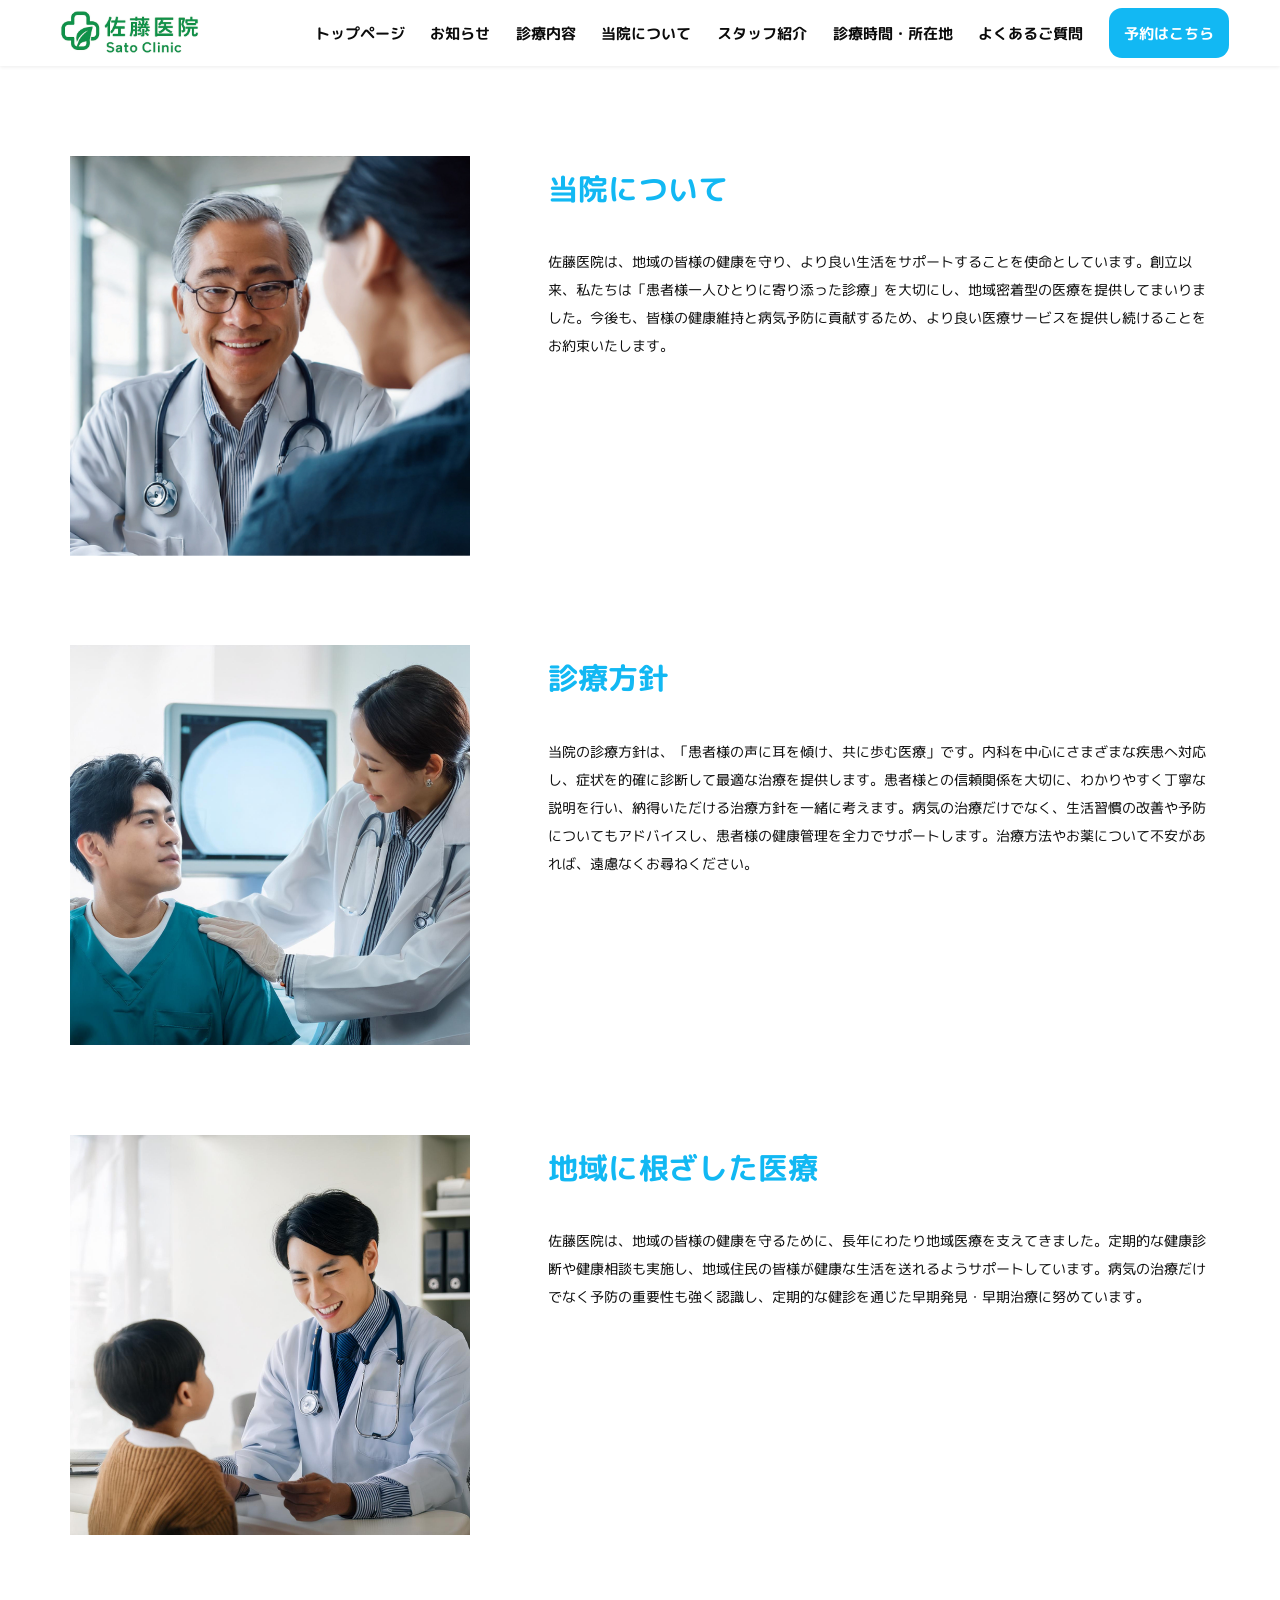
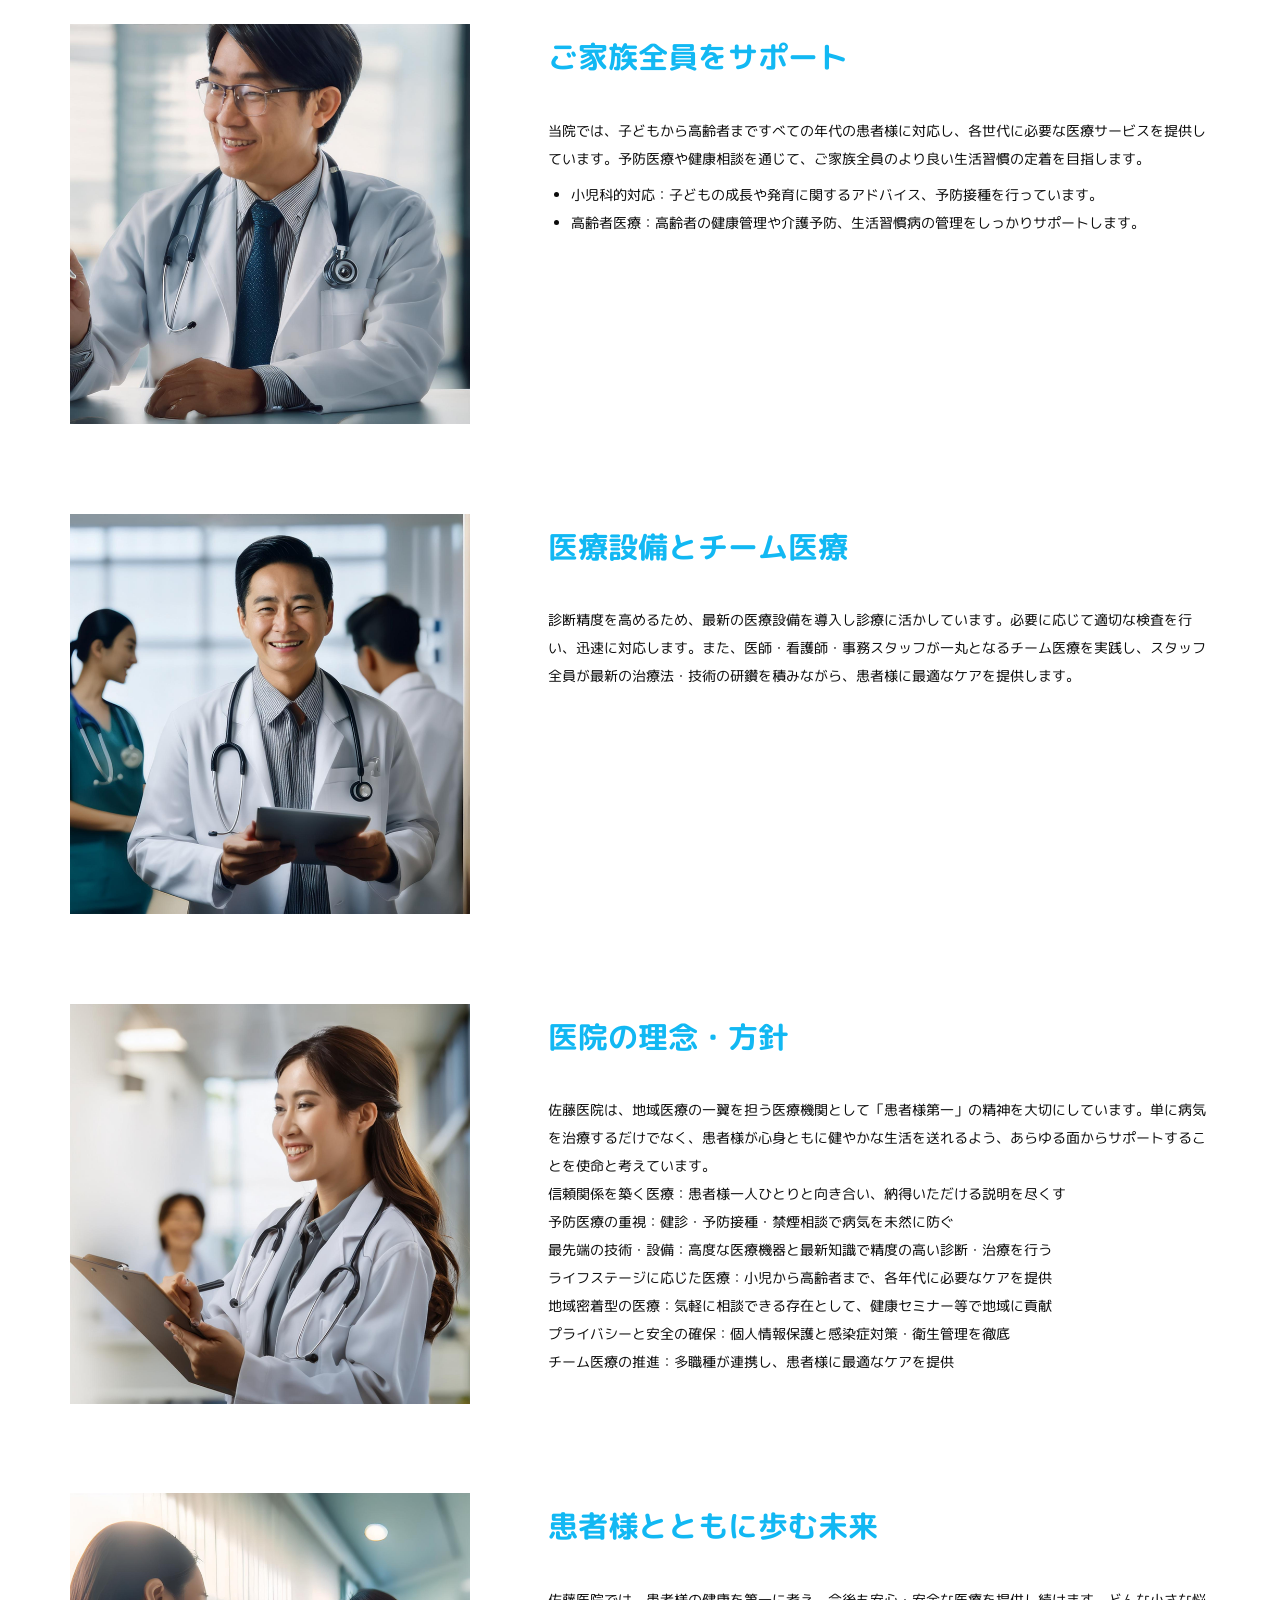
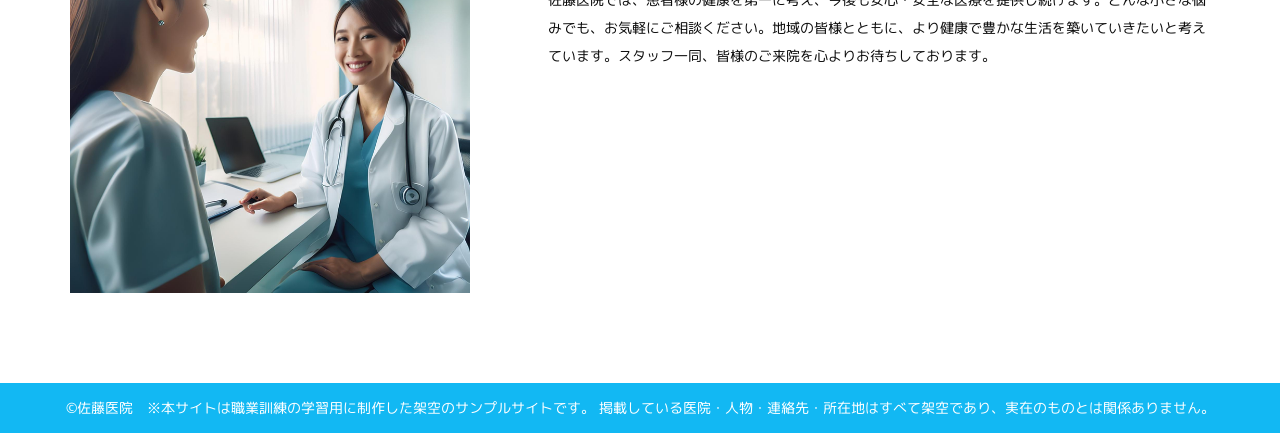
==== commit 1fd16451: "予約ダイアログの追加" ====
--- a/about.html
+++ b/about.html
@@ -7,6 +7,7 @@
     <title>当院について | 佐藤医院</title>
     <link rel="stylesheet" href="./css/style.css">
     <script src="./js/header.js" defer></script>
+    <script src="./js/scroll-reveal.js" defer></script>
 </head>
 
 <body>
@@ -81,7 +82,8 @@
             </section>
         </div>
     </main>
-    <footer class="site-footer">©佐藤医院</footer>
+    <footer class="site-footer">©佐藤医院　※本サイトは職業訓練の学習用に制作した架空のサンプルサイトです。
+        掲載している医院・人物・連絡先・所在地はすべて架空であり、実在のものとは関係ありません。</footer>
 </body>
 
 </html>
--- a/css/style.css
+++ b/css/style.css
@@ -1,361 +1,1961 @@
 @import url('https://fonts.googleapis.com/css2?family=M+PLUS+Rounded+1c:wght@400;700&display=swap');
 
-:root{
-  --blue:#12b8f3;
-  --gray:#c3c1c1;
-  --text:#0b0b0b;
-  --gutter:clamp(16px,4vw,70px);
-  --section-space:clamp(48px,7vw,100px);
-}
-*{box-sizing:border-box}
-html,body{margin:0;padding:0}
-html{background:#fff;scroll-padding-top:calc(var(--header-height,66px) + 16px)}
-body{
-  min-height:100vh;
-  display:flex;
-  flex-direction:column;
-  overflow-wrap:anywhere;
-  color:var(--text);
-  background:#fff;
-  font-family:'M PLUS Rounded 1c','Rounded Mplus 1c','Hiragino Kaku Gothic ProN','Yu Gothic',sans-serif;
-  font-weight:400;
-  line-height:1.8;
-}
-a{color:inherit;text-decoration:none}
-img{display:block;max-width:100%;height:auto}
-main{flex:1;min-width:0}
-a:focus-visible,input:focus-visible,button:focus-visible{outline:3px solid #08779f;outline-offset:4px}
+:root {
+  --blue: #12b8f3;
+  --gray: #c3c1c1;
+  --text: #0b0b0b;
+  --gutter: clamp(16px, 4vw, 70px);
+  --section-space: clamp(48px, 7vw, 100px);
+}
+
+* {
+  box-sizing: border-box
+}
+
+html,
+body {
+  margin: 0;
+  padding: 0
+}
+
+html {
+  background: #fff;
+  scroll-padding-top: calc(var(--header-height, 66px) + 16px)
+}
+
+body {
+  min-height: 100vh;
+  display: flex;
+  flex-direction: column;
+  overflow-wrap: anywhere;
+  color: var(--text);
+  background: #fff;
+  font-family: 'M PLUS Rounded 1c', 'Rounded Mplus 1c', 'Hiragino Kaku Gothic ProN', 'Yu Gothic', sans-serif;
+  font-weight: 400;
+  line-height: 1.8;
+}
+
+a {
+  color: inherit;
+  text-decoration: none
+}
+
+img {
+  display: block;
+  max-width: 100%;
+  height: auto
+}
+
+main {
+  flex: 1;
+  min-width: 0
+}
+
+a:focus-visible,
+input:focus-visible,
+button:focus-visible {
+  outline: 3px solid #08779f;
+  outline-offset: 4px
+}
 
 /* ---------- common header / footer ---------- */
-.site-header{position:sticky;top:0;z-index:100;background:#fff;box-shadow:0 1px 4px rgb(0 0 0 / 8%)}
-.site-header__inner{
-  width:calc(100% - var(--gutter)*2);max-width:1300px;min-height:64px;margin:0 auto;
-  display:flex;align-items:center;gap:clamp(16px,2vw,34px);padding:8px 0;
-}
-.site-logo{width:min(100%,160px);height:48px;flex:0 0 160px;display:flex;align-items:center}
-.site-logo img{width:min(100%,160px);height:auto}
-.site-nav{
-  margin-left:auto;
-  display:flex;align-items:center;justify-content:center;flex-wrap:wrap;gap:8px clamp(12px,2vw,34px);
-  white-space:nowrap;
-  font-size:15px;line-height:1;font-weight:700;
-}
-.site-nav a{display:flex;align-items:center;min-height:44px}
-.reserve-link{
-  width:min(100%,120px);min-height:50px;flex-shrink:0;
-  border-radius:13px;background:var(--blue);color:#fff;
-  display:flex;align-items:center;justify-content:center;
-  white-space:nowrap;font-size:15px;line-height:1;font-weight:700;
-}
-.site-footer{
-  min-height:50px;padding:16px;background:var(--blue);color:#fff;
-  display:flex;align-items:center;justify-content:center;
-  font-size:14px;line-height:1;
-}
-.page-title{margin:0;color:var(--blue);font-size:clamp(26px,3vw,34px);line-height:1.4;font-weight:700}
-.blue-button{
-  min-width:min(100%,116px);min-height:44px;padding:10px 22px;border-radius:999px;
-  background:var(--blue);color:#fff;
-  display:inline-flex;align-items:center;justify-content:center;
-  font-size:13px;line-height:1;font-weight:700;
+.site-header {
+  position: sticky;
+  top: 0;
+  z-index: 100;
+  background: #fff;
+  box-shadow: 0 1px 4px rgb(0 0 0 / 8%)
+}
+
+.site-header__inner {
+  width: calc(100% - var(--gutter)*2);
+  max-width: 1300px;
+  min-height: 64px;
+  margin: 0 auto;
+  display: flex;
+  align-items: center;
+  gap: clamp(16px, 2vw, 34px);
+  padding: 8px 0;
+}
+
+.site-logo {
+  width: min(100%, 160px);
+  height: 48px;
+  flex: 0 0 160px;
+  display: flex;
+  align-items: center
+}
+
+.site-logo img {
+  width: min(100%, 160px);
+  height: auto
+}
+
+.site-nav {
+  margin-left: auto;
+  display: flex;
+  align-items: center;
+  justify-content: center;
+  flex-wrap: wrap;
+  gap: 8px clamp(12px, 2vw, 34px);
+  white-space: nowrap;
+  font-size: 15px;
+  line-height: 1;
+  font-weight: 700;
+}
+
+.site-nav a {
+  display: flex;
+  align-items: center;
+  min-height: 44px
+}
+
+.reserve-link {
+  width: min(100%, 120px);
+  min-height: 50px;
+  flex-shrink: 0;
+  border-radius: 13px;
+  background: var(--blue);
+  color: #fff;
+  display: flex;
+  align-items: center;
+  justify-content: center;
+  white-space: nowrap;
+  font-size: 15px;
+  line-height: 1;
+  font-weight: 700;
+}
+
+.site-nav a,
+.reserve-link,
+.blue-button {
+  transition: opacity .2s ease;
+}
+
+@media (hover:hover) {
+
+  .site-nav a:hover,
+  .reserve-link:hover,
+  .blue-button:hover {
+    opacity: .65;
+  }
+}
+
+@media (prefers-reduced-motion:reduce) {
+
+  .site-nav a,
+  .reserve-link,
+  .blue-button {
+    transition: none;
+  }
+}
+
+.site-footer {
+  min-height: 50px;
+  padding: 16px;
+  background: var(--blue);
+  color: #fff;
+  display: flex;
+  align-items: center;
+  justify-content: center;
+  font-size: 14px;
+  line-height: 1;
+}
+
+.page-title {
+  margin: 0;
+  color: var(--blue);
+  font-size: clamp(26px, 3vw, 34px);
+  line-height: 1.4;
+  font-weight: 700
+}
+
+.blue-button {
+  min-width: min(100%, 116px);
+  min-height: 44px;
+  padding: 10px 22px;
+  border-radius: 999px;
+  background: var(--blue);
+  color: #fff;
+  display: inline-flex;
+  align-items: center;
+  justify-content: center;
+  font-size: 13px;
+  line-height: 1;
+  font-weight: 700;
 }
 
 /* ---------- shared timetable ---------- */
-.hours{width:100%;max-width:956px;margin:0 auto}
-.hours-table{width:100%;border-collapse:collapse;table-layout:fixed;font-weight:700}
-.hours-table th,.hours-table td{border:1.5px solid #111;text-align:center;vertical-align:middle;padding:0}
-.hours-table thead th{height:102px;background:var(--gray);font-size:18px}
-.hours-table thead th:first-child{width:42%;color:var(--blue);font-size:27px}
-.hours-table tbody th{height:102px;font-size:17px}
-.hours-table tbody td{height:102px;font-size:19px}
-.hours-note{margin:20px 0 0;font-size:14px;line-height:1.62;font-weight:700}
+.hours {
+  width: 100%;
+  max-width: 956px;
+  margin: 0 auto
+}
+
+.hours-table {
+  width: 100%;
+  border-collapse: collapse;
+  table-layout: fixed;
+  font-weight: 700
+}
+
+.hours-table th,
+.hours-table td {
+  border: 1.5px solid #111;
+  text-align: center;
+  vertical-align: middle;
+  padding: 0
+}
+
+.hours-table thead th {
+  height: 102px;
+  background: var(--gray);
+  font-size: 18px
+}
+
+.hours-table thead th:first-child {
+  width: 42%;
+  color: var(--blue);
+  font-size: 27px
+}
+
+.hours-table tbody th {
+  height: 102px;
+  font-size: 17px
+}
+
+.hours-table tbody td {
+  height: 102px;
+  font-size: 19px
+}
+
+.hours-note {
+  margin: 20px 0 0;
+  font-size: 14px;
+  line-height: 1.62;
+  font-weight: 700
+}
 
 /* =========================================================
    HOME
    ========================================================= */
-.home-hero{height:clamp(320px,57.22vw,824px);position:relative;overflow:hidden}
-.home-hero img{width:100%;height:100%;object-fit:cover;object-position:center center}
-.home-hero h1{
-  position:absolute;left:var(--gutter);right:var(--gutter);top:17%;margin:0;
-  color:#fff;font-size:clamp(28px,3.5vw,50px);line-height:1.4;font-weight:700;
-  -webkit-text-stroke:1px #222;
-  text-shadow:0 1px 2px rgba(0,0,0,.18);
-}
-.home-hours-block{padding:var(--section-space) var(--gutter)}
-.facility-strip{display:grid;grid-template-columns:repeat(3,minmax(0,1fr));gap:clamp(4px,.6vw,8px)}
-.facility-strip img{width:100%;height:auto;aspect-ratio:1.75;object-fit:cover;object-position:center center}
-
-.home-news{height:auto;position:relative}
-.home-news__inner{
-  width:min(100%,1070px);margin:0 auto;
-  display:grid;grid-template-columns:minmax(0,373fr) minmax(0,629fr);column-gap:clamp(24px,5vw,68px);align-items:start;
-  padding-top:129px;
-}
-.home-news__inner>img{width:min(100%,373px);height:473px;object-fit:cover}
-.home-news-copy{padding-top:8px;position:relative;min-height:473px}
-.home-news h2{margin:0 0 28px;color:var(--blue);font-size:30px;line-height:1.2;font-weight:700}
-.home-news-list{list-style:none;margin:0;padding:0;width:min(100%,630px)}
-.home-news-list li{min-height:64px;padding:16px 0;border-bottom:1px solid #111;display:flex;align-items:center;font-size:15px;font-weight:700}
-.home-news__button{position:static;text-align:right;margin:24px 0 0}
-
-.home-director{height:auto;background:var(--gray)}
-.home-director__inner{
-  width:min(100%,1240px);margin:0 auto;
-  display:grid;grid-template-columns:minmax(0,445fr) minmax(0,713fr);column-gap:clamp(24px,6vw,82px);align-items:start;
-  padding-top:101px;
-}
-.home-director img{width:min(100%,445px);height:474px;object-fit:cover}
-.home-director-copy{padding-top:12px}
-.home-director h2{margin:0 0 42px;color:var(--blue);font-size:30px;line-height:1.2;font-weight:700}
-.home-director p{margin:0 0 24px;font-size:14px;line-height:1.72}
-.home-director .director-sign{text-align:right;font-weight:700;margin-top:24px}
-
-.home-medical{height:auto;padding-top:96px;position:relative}
-.home-medical__inner{width:min(100%,1140px);margin:0 auto}
-.home-medical .section-title{margin:0 0 83px;text-align:center;color:var(--blue);font-size:30px;line-height:1.2}
-.home-medical-row{
-  width:min(100%,1078px);margin:0 auto 50px;
-  display:grid;grid-template-columns:minmax(0,400fr) minmax(0,538fr);column-gap:clamp(24px,8vw,140px);align-items:center;
-}
-.home-medical-row:nth-of-type(even){grid-template-columns:minmax(0,538fr) minmax(0,400fr)}
-.home-medical-row:nth-of-type(even) img{grid-column:2}
-.home-medical-row:nth-of-type(even) .home-medical-copy{grid-column:1;grid-row:1;justify-self:end}
-.home-medical-row img{width:min(100%,400px);height:400px;object-fit:cover}
-.home-medical-copy{width:min(100%,486px);justify-self:start}
-.home-medical-copy h3{margin:0 0 18px;text-align:center;font-size:18px;line-height:1.4;font-weight:700}
-.home-medical-copy p{margin:0;font-size:14px;line-height:2}
-.home-medical__button{text-align:right;margin:32px 0 0}
-
-.home-about{height:auto;background:var(--gray)}
-.home-about__inner{
-  width:min(100%,1140px);margin:0 auto;
-  display:grid;grid-template-columns:minmax(0,400fr) minmax(0,660fr);column-gap:clamp(24px,6vw,80px);align-items:start;
-  padding-top:101px;
-}
-.home-about img{width:min(100%,400px);height:400px;object-fit:cover}
-.home-about-copy{padding-top:10px;position:relative;min-height:400px}
-.home-about h2{margin:0 0 56px;color:var(--blue);font-size:30px;line-height:1.2;font-weight:700}
-.home-about p{margin:0;font-size:14px;line-height:2.15}
-.home-about__button{position:static;text-align:right;margin:24px 0 0}
-
-.home-staff{height:auto;padding-top:97px}
-.home-staff__inner{width:min(100%,1140px);margin:0 auto}
-.home-staff .section-title{margin:0;text-align:center;color:var(--blue);font-size:30px;line-height:1.2}
-.staff-lead{width:min(100%,720px);margin:42px auto 71px;text-align:center;font-size:14px;line-height:2}
-.staff-row{
-  width:min(100%,1078px);margin:0 auto 50px;
-  display:grid;grid-template-columns:minmax(0,400fr) minmax(0,538fr);column-gap:clamp(24px,8vw,140px);align-items:center;
-}
-.staff-row:nth-of-type(even){grid-template-columns:minmax(0,538fr) minmax(0,400fr)}
-.staff-row:nth-of-type(even) img{grid-column:2}
-.staff-row:nth-of-type(even) .staff-copy{grid-column:1;grid-row:1;justify-self:end}
-.staff-row img{width:min(100%,400px);height:400px;object-fit:cover}
-.staff-copy{width:min(100%,486px);justify-self:start}
-.staff-copy h3{margin:0 0 18px;text-align:center;font-size:18px;line-height:1.4;font-weight:700}
-.staff-copy ul{margin:0;padding-left:1.3em;font-size:14px;line-height:1.8}
-.staff-copy li{margin:4px 0}
-
-.home-access{height:auto;padding-top:89px}
-.home-access__inner{width:min(100%,1140px);margin:0 auto}
-.home-access .section-title{margin:0 0 68px;text-align:center;color:var(--blue);font-size:30px;line-height:1.2}
-.home-access-top{display:grid;grid-template-columns:minmax(0,462fr) minmax(0,606fr);column-gap:clamp(24px,5vw,72px);align-items:start}
-.home-access-top img{width:min(100%,462px);height:390px;object-fit:cover}
-.home-access-copy{padding-top:20px;font-size:14px;line-height:1.75;position:relative;min-height:390px}
-.home-access-copy h3{margin:0 0 8px;font-size:16px;line-height:1.5}
-.home-access-copy ul{margin:0 0 10px;padding-left:1.3em}
-.home-access-copy p{margin:0 0 24px}
-.home-access-button{position:static;text-align:right;margin:24px 0 0}
-.home-access .hours{margin-top:92px}
-.home-departments{text-align:center;margin-top:83px}
-.home-departments h2{margin:0 0 44px;color:var(--blue);font-size:30px;line-height:1.2}
-.home-departments p{margin:27px 0;font-size:15px;line-height:1.4;font-weight:700}
-.home-departments .help{margin-top:46px;font-size:14px;font-weight:400}
+.home-hero {
+  height: clamp(320px, 57.22vw, 824px);
+  position: relative;
+  overflow: hidden
+}
+
+.home-hero img {
+  width: 100%;
+  height: 100%;
+  object-fit: cover;
+  object-position: center center
+}
+
+.home-hero h1 {
+  position: absolute;
+  left: var(--gutter);
+  right: var(--gutter);
+  top: 17%;
+  margin: 0;
+  color: #fff;
+  font-size: clamp(28px, 3.5vw, 50px);
+  line-height: 1.4;
+  font-weight: 700;
+  -webkit-text-stroke: 1px #222;
+  text-shadow: 0 1px 2px rgba(0, 0, 0, .18);
+}
+
+.home-hours-block {
+  padding: var(--section-space) var(--gutter)
+}
+
+.facility-strip {
+  display: grid;
+  grid-template-columns: repeat(3, minmax(0, 1fr));
+  gap: clamp(4px, .6vw, 8px)
+}
+
+.facility-strip img {
+  width: 100%;
+  height: auto;
+  aspect-ratio: 1.75;
+  object-fit: cover;
+  object-position: center center
+}
+
+.home-news {
+  height: auto;
+  position: relative
+}
+
+.home-news__inner {
+  width: min(100%, 1070px);
+  margin: 0 auto;
+  display: grid;
+  grid-template-columns: minmax(0, 373fr) minmax(0, 629fr);
+  column-gap: clamp(24px, 5vw, 68px);
+  align-items: start;
+  padding-top: 129px;
+}
+
+.home-news__inner>img {
+  width: min(100%, 373px);
+  height: 473px;
+  object-fit: cover
+}
+
+.home-news-copy {
+  padding-top: 8px;
+  position: relative;
+  min-height: 473px
+}
+
+.home-news h2 {
+  margin: 0 0 28px;
+  color: var(--blue);
+  font-size: 30px;
+  line-height: 1.2;
+  font-weight: 700
+}
+
+.home-news-list {
+  list-style: none;
+  margin: 0;
+  padding: 0;
+  width: min(100%, 630px)
+}
+
+.home-news-list li {
+  min-height: 64px;
+  padding: 16px 0;
+  border-bottom: 1px solid #111;
+  display: flex;
+  align-items: center;
+  font-size: 15px;
+  font-weight: 700
+}
+
+.home-news__button {
+  position: static;
+  text-align: right;
+  margin: 24px 0 0
+}
+
+.home-director {
+  height: auto;
+  background: var(--gray)
+}
+
+.home-director__inner {
+  width: min(100%, 1240px);
+  margin: 0 auto;
+  display: grid;
+  grid-template-columns: minmax(0, 445fr) minmax(0, 713fr);
+  column-gap: clamp(24px, 6vw, 82px);
+  align-items: start;
+  padding-top: 101px;
+}
+
+.home-director img {
+  width: min(100%, 445px);
+  height: 474px;
+  object-fit: cover
+}
+
+.home-director-copy {
+  padding-top: 12px
+}
+
+.home-director h2 {
+  margin: 0 0 42px;
+  color: var(--blue);
+  font-size: 30px;
+  line-height: 1.2;
+  font-weight: 700
+}
+
+.home-director p {
+  margin: 0 0 24px;
+  font-size: 14px;
+  line-height: 1.72
+}
+
+.home-director .director-sign {
+  text-align: right;
+  font-weight: 700;
+  margin-top: 24px
+}
+
+.home-medical {
+  height: auto;
+  padding-top: 96px;
+  position: relative
+}
+
+.home-medical__inner {
+  width: min(100%, 1140px);
+  margin: 0 auto
+}
+
+.home-medical .section-title {
+  margin: 0 0 83px;
+  text-align: center;
+  color: var(--blue);
+  font-size: 30px;
+  line-height: 1.2
+}
+
+.home-medical-row {
+  width: min(100%, 1078px);
+  margin: 0 auto 50px;
+  display: grid;
+  grid-template-columns: minmax(0, 400px) minmax(0, 486px);
+  column-gap: clamp(24px, 8vw, 140px);
+  align-items: center;
+  justify-content: center;
+}
+
+.home-medical-row:nth-of-type(even) {
+  grid-template-columns: minmax(0, 486px) minmax(0, 400px)
+}
+
+.home-medical-row:nth-of-type(even) img {
+  grid-column: 2
+}
+
+.home-medical-row:nth-of-type(even) .home-medical-copy {
+  grid-column: 1;
+  grid-row: 1;
+  justify-self: end
+}
+
+.home-medical-row img {
+  width: min(100%, 400px);
+  height: 400px;
+  object-fit: cover
+}
+
+.home-medical-copy {
+  width: min(100%, 486px);
+  justify-self: start
+}
+
+.home-medical-copy h3 {
+  margin: 0 0 18px;
+  text-align: center;
+  font-size: 18px;
+  line-height: 1.4;
+  font-weight: 700
+}
+
+.home-medical-copy p {
+  margin: 0;
+  font-size: 14px;
+  line-height: 2
+}
+
+.home-medical__button {
+  text-align: right;
+  margin: 32px 0 0
+}
+
+.home-about {
+  height: auto;
+  background: var(--gray)
+}
+
+.home-about__inner {
+  width: min(100%, 1140px);
+  margin: 0 auto;
+  display: grid;
+  grid-template-columns: minmax(0, 400fr) minmax(0, 660fr);
+  column-gap: clamp(24px, 6vw, 80px);
+  align-items: start;
+  padding-top: 101px;
+}
+
+.home-about img {
+  width: min(100%, 400px);
+  height: 400px;
+  object-fit: cover
+}
+
+.home-about-copy {
+  padding-top: 10px;
+  position: relative;
+  min-height: 400px
+}
+
+.home-about h2 {
+  margin: 0 0 56px;
+  color: var(--blue);
+  font-size: 30px;
+  line-height: 1.2;
+  font-weight: 700
+}
+
+.home-about p {
+  margin: 0;
+  font-size: 14px;
+  line-height: 2.15
+}
+
+.home-about__button {
+  position: static;
+  text-align: right;
+  margin: 24px 0 0
+}
+
+.home-staff {
+  height: auto;
+  padding-top: 97px
+}
+
+.home-staff__inner {
+  width: min(100%, 1140px);
+  margin: 0 auto
+}
+
+.home-staff .section-title {
+  margin: 0;
+  text-align: center;
+  color: var(--blue);
+  font-size: 30px;
+  line-height: 1.2
+}
+
+.staff-lead {
+  width: min(100%, 720px);
+  margin: 42px auto 71px;
+  text-align: center;
+  font-size: 14px;
+  line-height: 2
+}
+
+.staff-row {
+  width: min(100%, 1078px);
+  margin: 0 auto 50px;
+  display: grid;
+  grid-template-columns: minmax(0, 400px) minmax(0, 486px);
+  column-gap: clamp(24px, 8vw, 140px);
+  align-items: center;
+  justify-content: center;
+}
+
+.staff-row:nth-of-type(even) {
+  grid-template-columns: minmax(0, 486px) minmax(0, 400px)
+}
+
+.staff-row:nth-of-type(even) img {
+  grid-column: 2
+}
+
+.staff-row:nth-of-type(even) .staff-copy {
+  grid-column: 1;
+  grid-row: 1;
+  justify-self: end
+}
+
+.staff-row img {
+  width: min(100%, 400px);
+  height: 400px;
+  object-fit: cover
+}
+
+.staff-copy {
+  width: min(100%, 486px);
+  justify-self: start
+}
+
+.staff-copy h3 {
+  margin: 0 0 18px;
+  text-align: center;
+  font-size: 18px;
+  line-height: 1.4;
+  font-weight: 700
+}
+
+.staff-copy ul {
+  margin: 0;
+  padding-left: 1.3em;
+  font-size: 14px;
+  line-height: 1.8
+}
+
+.staff-copy li {
+  margin: 4px 0
+}
+
+.home-access {
+  height: auto;
+  padding-top: 89px
+}
+
+.home-access__inner {
+  width: min(100%, 1140px);
+  margin: 0 auto
+}
+
+.home-access .section-title {
+  margin: 0 0 68px;
+  text-align: center;
+  color: var(--blue);
+  font-size: 30px;
+  line-height: 1.2
+}
+
+.home-access-top {
+  display: grid;
+  grid-template-columns: minmax(0, 462fr) minmax(0, 606fr);
+  column-gap: clamp(24px, 5vw, 72px);
+  align-items: start
+}
+
+.home-access-top img {
+  width: min(100%, 462px);
+  height: 390px;
+  object-fit: cover
+}
+
+.home-access-copy {
+  padding-top: 20px;
+  font-size: 14px;
+  line-height: 1.75;
+  position: relative;
+  min-height: 390px
+}
+
+.home-access-copy h3 {
+  margin: 0 0 8px;
+  font-size: 16px;
+  line-height: 1.5
+}
+
+.home-access-copy ul {
+  margin: 0 0 10px;
+  padding-left: 1.3em
+}
+
+.home-access-copy p {
+  margin: 0 0 24px
+}
+
+.home-access-button {
+  position: static;
+  text-align: right;
+  margin: 24px 0 0
+}
+
+.home-access .hours {
+  margin-top: 92px
+}
+
+.home-departments {
+  text-align: center;
+  margin-top: 83px
+}
+
+.home-departments h2 {
+  margin: 0 0 44px;
+  color: var(--blue);
+  font-size: 30px;
+  line-height: 1.2
+}
+
+.home-departments p {
+  margin: 27px 0;
+  font-size: 15px;
+  line-height: 1.4;
+  font-weight: 700
+}
+
+.home-departments .help {
+  margin-top: 46px;
+  font-size: 14px;
+  font-weight: 400
+}
 
 /* =========================================================
    MEDICAL
    ========================================================= */
-.medical-main{height:auto;padding-top:63px}
-.medical-main>.page-title{text-align:center;height:41px}
-.medical-list{width:min(100%,1080px);margin:60px auto 0}
-.medical-row{
-  width:min(100%,1080px);margin:0 0 50px;
-  display:grid;grid-template-columns:minmax(0,400fr) minmax(0,540fr);column-gap:clamp(24px,8vw,140px);align-items:center;
-}
-.medical-row:nth-child(even){grid-template-columns:minmax(0,540fr) minmax(0,400fr)}
-.medical-row:nth-child(even) img{grid-column:2}
-.medical-row:nth-child(even) .medical-copy{grid-column:1;grid-row:1}
-.medical-row img{width:min(100%,400px);height:400px;object-fit:cover}
-.medical-copy{width:min(100%,500px)}
-.medical-row:nth-child(even) .medical-copy{justify-self:start}
-.medical-copy h2{margin:0 0 18px;text-align:center;font-size:18px;line-height:1.45;font-weight:700}
-.medical-copy p{margin:0;font-size:14px;line-height:2.05}
+.medical-main {
+  height: auto;
+  padding-top: 63px
+}
+
+.medical-main>.page-title {
+  text-align: center;
+  height: 41px
+}
+
+.medical-list {
+  width: min(100%, 1080px);
+  margin: 60px auto 0
+}
+
+.medical-row {
+  width: min(100%, 1080px);
+  margin: 0 auto 50px;
+  display: grid;
+  grid-template-columns: minmax(0, 400px) minmax(0, 500px);
+  column-gap: clamp(24px, 8vw, 140px);
+  align-items: center;
+  justify-content: center;
+}
+
+.medical-row:nth-child(even) {
+  grid-template-columns: minmax(0, 500px) minmax(0, 400px)
+}
+
+.medical-row:nth-child(even) img {
+  grid-column: 2
+}
+
+.medical-row:nth-child(even) .medical-copy {
+  grid-column: 1;
+  grid-row: 1
+}
+
+.medical-row img {
+  width: min(100%, 400px);
+  height: 400px;
+  object-fit: cover
+}
+
+.medical-copy {
+  width: min(100%, 500px)
+}
+
+.medical-row:nth-child(even) .medical-copy {
+  justify-self: start
+}
+
+.medical-copy h2 {
+  margin: 0 0 18px;
+  text-align: center;
+  font-size: 18px;
+  line-height: 1.45;
+  font-weight: 700
+}
+
+.medical-copy p {
+  margin: 0;
+  font-size: 14px;
+  line-height: 2.05
+}
 
 /* =========================================================
    ABOUT
    ========================================================= */
-.about-main{height:auto;padding-top:130px}
-.about-list{width:min(100%,1140px);margin:0 auto}
-.about-row{
-  margin:0 0 var(--section-space);
-  display:grid;grid-template-columns:minmax(0,400fr) minmax(0,660fr);column-gap:clamp(24px,6vw,80px);align-items:start;
-}
-.about-row:last-child{margin-bottom:0}
-.about-row img{width:min(100%,400px);height:400px;object-fit:cover}
-.about-copy{padding-top:12px}
-.about-copy h2{margin:0 0 45px;color:var(--blue);font-size:30px;line-height:1.2;font-weight:700}
-.about-copy p,.about-copy li{font-size:14px;line-height:2;margin-top:0}
-.about-copy p{margin-bottom:0}
-.about-copy ul{margin:8px 0 0;padding-left:1.45em}
-.about-values p+p{margin-top:0}
+.about-main {
+  height: auto;
+  padding-top: 130px
+}
+
+.about-list {
+  width: min(100%, 1140px);
+  margin: 0 auto
+}
+
+.about-row {
+  margin: 0 0 var(--section-space);
+  display: grid;
+  grid-template-columns: minmax(0, 400fr) minmax(0, 660fr);
+  column-gap: clamp(24px, 6vw, 80px);
+  align-items: start;
+}
+
+.about-row:last-child {
+  margin-bottom: 0
+}
+
+.about-row img {
+  width: min(100%, 400px);
+  height: 400px;
+  object-fit: cover
+}
+
+.about-copy {
+  padding-top: 12px
+}
+
+.about-copy h2 {
+  margin: 0 0 45px;
+  color: var(--blue);
+  font-size: 30px;
+  line-height: 1.2;
+  font-weight: 700
+}
+
+.about-copy p,
+.about-copy li {
+  font-size: 14px;
+  line-height: 2;
+  margin-top: 0
+}
+
+.about-copy p {
+  margin-bottom: 0
+}
+
+.about-copy ul {
+  margin: 8px 0 0;
+  padding-left: 1.45em
+}
+
+.about-values p+p {
+  margin-top: 0
+}
 
 /* =========================================================
    FAQ
    ========================================================= */
-.faq-main{height:auto;width:min(100%,1168px);margin:0 auto;padding-top:63px}
-.faq-main>.page-title{height:41px;margin-bottom:39px}
-.faq-section{width:min(100%,910px);margin:0}
-.faq-section h2{
-  width:min(100%,630px);margin:0 0 18px;padding:0 0 4px;
-  border-bottom:1px solid #111;
-  font-size:17px;line-height:1.35;font-weight:700;
-}
-.faq-item{margin:0 0 28px}
-.faq-item h3{margin:0 0 12px;font-size:17px;line-height:1.5;font-weight:700}
-.faq-item p{margin:0;font-size:16px;line-height:1.9}
-.faq-closing{margin:28px 0 0;font-size:16px;line-height:1.9}
+.faq-main {
+  height: auto;
+  width: min(100%, 1168px);
+  margin: 0 auto;
+  padding-top: 63px
+}
+
+.faq-main>.page-title {
+  height: 41px;
+  margin-bottom: 39px
+}
+
+.faq-section {
+  width: min(100%, 910px);
+  margin: 0
+}
+
+.faq-section h2 {
+  width: min(100%, 630px);
+  margin: 0 0 18px;
+  padding: 0 0 4px;
+  border-bottom: 1px solid #111;
+  font-size: 17px;
+  line-height: 1.35;
+  font-weight: 700;
+}
+
+.faq-item {
+  margin: 0 0 28px
+}
+
+.faq-item h3 {
+  margin: 0 0 12px;
+  font-size: 17px;
+  line-height: 1.5;
+  font-weight: 700
+}
+
+.faq-item p {
+  margin: 0;
+  font-size: 16px;
+  line-height: 1.9
+}
+
+.faq-closing {
+  margin: 28px 0 0;
+  font-size: 16px;
+  line-height: 1.9
+}
 
 /* =========================================================
    NEWS / RESERVATION / ACCESS
    ========================================================= */
-.news-main{height:auto;padding-top:58px}
-.news-wrap{width:min(100%,1160px);margin:0 auto}
-.news-list{width:min(100%,930px);margin-top:40px}
-.news-item{margin-bottom:31px}
-.news-item h2{width:min(100%,650px);margin:0;border-bottom:1px solid #111;padding-bottom:3px;font-size:16px;line-height:1.4}
-.news-item p{margin:8px 0 0;font-size:14px;line-height:1.75}
-
-.reserve-main{height:auto;padding-top:58px}
-.reserve-wrap{width:min(100%,1160px);margin:0 auto}
-.reserve-question{width:min(100%,650px);margin-top:38px}
-.reserve-question h2{margin:0;border-bottom:1px solid #111;padding-bottom:3px;font-size:16px}
-.reserve-choice{display:flex;flex-wrap:wrap;gap:16px clamp(24px,6vw,80px);padding:24px 0 0;font-size:16px}
-.reserve-choice label{display:flex;align-items:center;gap:12px;min-height:44px}
-.reserve-choice input{width:18px;height:18px;flex-shrink:0;accent-color:var(--blue)}
-.calendar{width:min(100%,650px);margin:32px auto 0}
-.calendar-head{height:116px;background:var(--gray);position:relative;display:flex;align-items:center;justify-content:center;flex-direction:column}
-.calendar-month{font-size:50px;font-weight:700;line-height:1}
-.calendar-year{font-size:16px;font-weight:700;margin-top:9px}
-.calendar-next{position:absolute;right:20px;top:11px;font-size:69px;font-family:Arial,sans-serif;font-weight:300;line-height:1}
-.calendar-grid{display:grid;grid-template-columns:repeat(7,minmax(0,1fr));grid-auto-rows:clamp(40px,8vw,73px);align-items:center;text-align:center;font-size:20px;font-weight:700;padding-top:12px}
-.calendar-grid .dow{font-size:20px}.calendar-grid .sun{color:#f00}.calendar-grid .sat{color:#0000ff}
-
-.access-main{padding-top:70px}
-.access-wrap{width:min(100%,1120px);margin:0 auto}
-.access-wrap>.page-title{text-align:center;margin-bottom:55px}
-.access-top{display:grid;grid-template-columns:minmax(0,500fr) minmax(0,535fr);gap:clamp(24px,6vw,85px);align-items:start}
-.access-map{width:min(100%,500px);height:420px;object-fit:cover}
-.access-info{padding-top:18px;font-size:16px;line-height:1.9}
-.access-info h2{font-size:17px;margin:0 0 9px}.access-info ul{margin:0 0 8px;padding-left:1.4em}.access-info p{margin:0}.access-info .contact{margin-top:32px}
-.access-hours{width:min(100%,1080px);margin:105px auto 0}
-.access-hours .hours-table{width:min(100%,1080px)}.access-hours .hours-table thead th{height:100px;font-size:23px}.access-hours .hours-table thead th:first-child{font-size:33px}.access-hours .hours-table tbody th,.access-hours .hours-table tbody td{height:100px;font-size:22px}.access-hours .hours-note{font-size:16px;margin-top:17px}
-.access-departments{text-align:center;padding:105px 0 125px;font-weight:700}.access-departments h2{font-size:31px;color:var(--blue);margin:0 0 55px}.access-departments p{font-size:17px;margin:37px 0}.access-departments .help{font-size:16px;font-weight:400;margin-top:50px}
+.news-main {
+  height: auto;
+  padding-top: 58px
+}
+
+.news-wrap {
+  width: min(100%, 1160px);
+  margin: 0 auto
+}
+
+.news-list {
+  width: min(100%, 930px);
+  margin-top: 40px
+}
+
+.news-item {
+  margin-bottom: 31px
+}
+
+.news-item h2 {
+  width: min(100%, 650px);
+  margin: 0;
+  border-bottom: 1px solid #111;
+  padding-bottom: 3px;
+  font-size: 16px;
+  line-height: 1.4
+}
+
+.news-item p {
+  margin: 8px 0 0;
+  font-size: 14px;
+  line-height: 1.75
+}
+
+.reserve-main {
+  height: auto;
+  padding-top: 58px
+}
+
+.reserve-wrap {
+  width: min(100%, 1160px);
+  margin: 0 auto
+}
+
+.reserve-question {
+  width: min(100%, 650px);
+  margin-top: 38px
+}
+
+.reserve-question h2 {
+  margin: 0;
+  border-bottom: 1px solid #111;
+  padding-bottom: 3px;
+  font-size: 16px
+}
+
+.reserve-choice {
+  display: flex;
+  flex-wrap: wrap;
+  gap: 16px clamp(24px, 6vw, 80px);
+  padding: 24px 0 0;
+  font-size: 16px
+}
+
+.reserve-choice label {
+  display: flex;
+  align-items: center;
+  gap: 12px;
+  min-height: 44px
+}
+
+.reserve-choice input {
+  width: 18px;
+  height: 18px;
+  flex-shrink: 0;
+  accent-color: var(--blue)
+}
+
+.calendar {
+  width: min(100%, 650px);
+  margin: 32px auto 0;
+  transition: opacity .2s ease
+}
+
+.calendar.is-disabled {
+  pointer-events: none;
+  user-select: none
+}
+
+.calendar.is-disabled .calendar-head {
+  background: #eeeeee;
+  color: #aaa;
+}
+
+.calendar.is-disabled .calendar-grid,
+.calendar.is-disabled .calendar-day {
+  color: #aaa;
+}
+
+.calendar.is-disabled .calendar-grid .sun,
+.calendar.is-disabled .calendar-grid .sat {
+  color: #aaa;
+}
+
+.calendar.is-disabled .calendar-day[aria-pressed="true"] {
+  background: transparent;
+  color: #aaa;
+  box-shadow: none;
+}
+
+.calendar.is-disabled .calendar-today {
+  border-color: #ccc;
+  background: #f7f7f7;
+  color: #aaa
+}
+
+.calendar-head {
+  height: 140px;
+  background: var(--gray);
+  position: relative;
+  display: flex;
+  align-items: center;
+  justify-content: center;
+  flex-direction: column
+}
+
+.calendar-month {
+  font-size: 50px;
+  font-weight: 700;
+  line-height: 1
+}
+
+.calendar-year {
+  font-size: 16px;
+  font-weight: 700;
+  margin-top: 9px
+}
+
+.calendar-period {
+  text-align: center;
+  transform: translateY(-14px)
+}
+
+.calendar-prev,
+.calendar-next {
+  position: absolute;
+  top: 11px;
+  min-width: 44px;
+  min-height: 44px;
+  padding: 0 4px;
+  border: 0;
+  border-radius: 8px;
+  background: transparent;
+  color: inherit;
+  cursor: pointer;
+  font-size: 69px;
+  font-family: Arial, sans-serif;
+  font-weight: 300;
+  line-height: 1
+}
+
+.calendar-prev {
+  left: 20px
+}
+
+.calendar-next {
+  right: 20px
+}
+
+.calendar-today {
+  position: absolute;
+  left: 50%;
+  bottom: 10px;
+  min-height: 32px;
+  border: 1px solid var(--blue);
+  border-radius: 999px;
+  padding: 5px 16px;
+  background: var(--blue);
+  color: #fff;
+  cursor: pointer;
+  font: inherit;
+  font-size: 13px;
+  font-weight: 700;
+  transform: translateX(-50%);
+  transition: opacity .2s ease, background-color .2s ease
+}
+
+.calendar-prev:hover,
+.calendar-next:hover {
+  background: rgb(255 255 255 / 35%)
+}
+
+.calendar-grid {
+  display: grid;
+  grid-template-columns: repeat(7, minmax(0, 1fr));
+  grid-auto-rows: clamp(48px, 8vw, 73px);
+  align-items: center;
+  text-align: center;
+  font-size: 20px;
+  font-weight: 700;
+  padding-top: 12px
+}
+
+.calendar-grid .dow {
+  font-size: 20px
+}
+
+.calendar-grid .sun {
+  color: #f00
+}
+
+.calendar-grid .sat {
+  color: #0000ff
+}
+
+.calendar-day {
+  justify-self: center;
+  width: calc(100% - 4px);
+  max-width: 56px;
+  height: clamp(44px, 6vw, 56px);
+  border: 0;
+  border-radius: 12px;
+  padding: 0;
+  background: transparent;
+  color: inherit;
+  font: inherit;
+  cursor: pointer;
+  touch-action: manipulation;
+  transition: transform .2s ease, background-color .2s ease, box-shadow .2s ease;
+}
+
+@media (hover:hover) {
+  .calendar-day:not(:disabled):hover {
+    background: #e2f7ff;
+    transform: translateY(-3px);
+    box-shadow: 0 4px 10px rgb(18 184 243 / 20%)
+  }
+}
+
+.calendar-day:focus-visible {
+  background: #e2f7ff;
+  transform: translateY(-3px)
+}
+
+.calendar-grid .calendar-day[aria-pressed="true"] {
+  background: #08779f;
+  color: #fff;
+  box-shadow: 0 3px 8px rgb(8 119 159 / 25%)
+}
+
+.calendar-day:active {
+  transform: scale(.92)
+}
+
+.calendar-day.is-clicked {
+  animation: calendar-day-pop .3s ease-out
+}
+
+.calendar-grid .calendar-day.is-past {
+  color: #bbb;
+  cursor: not-allowed;
+  opacity: .55
+}
+
+@media (hover:hover) {
+  .calendar-today:hover {
+    background: var(--blue);
+    opacity: .7
+  }
+}
+
+@keyframes calendar-day-pop {
+  0% {
+    transform: scale(.9)
+  }
+
+  60% {
+    transform: scale(1.08)
+  }
+
+  100% {
+    transform: scale(1)
+  }
+}
+
+@media (prefers-reduced-motion:reduce) {
+
+  .calendar-day,
+  .calendar-day:hover,
+  .calendar-day:focus-visible,
+  .calendar-day:active,
+  .calendar-day.is-clicked {
+    transform: none;
+    transition: none;
+    animation: none
+  }
+}
+
+body.has-booking-dialog {
+  overflow: hidden
+}
+
+.booking-dialog-backdrop {
+  position: fixed;
+  inset: 0;
+  z-index: 1000;
+  display: grid;
+  place-items: center;
+  padding: clamp(16px, 4vw, 48px);
+  background: rgb(11 11 11 / 55%);
+  overflow-y: auto;
+  overscroll-behavior: contain
+}
+
+.booking-dialog {
+  position: relative;
+  width: min(100%, 820px);
+  max-height: calc(100vh - 32px);
+  max-height: calc(100dvh - 32px);
+  overflow-y: auto;
+  border-radius: 18px;
+  background: #fff;
+  box-shadow: 0 18px 50px rgb(0 0 0 / 24%);
+  padding: clamp(28px, 5vw, 48px)
+}
+
+.booking-dialog-close {
+  position: absolute;
+  top: 12px;
+  right: 14px;
+  z-index: 1;
+  display: grid;
+  place-items: center;
+  width: 44px;
+  height: 44px;
+  border: 0;
+  border-radius: 50%;
+  background: transparent;
+  color: var(--text);
+  cursor: pointer;
+  font: 300 34px/1 Arial, sans-serif;
+  transition: background-color .2s ease, opacity .2s ease
+}
+
+.booking-dialog-heading {
+  padding: 0 42px;
+  text-align: center
+}
+
+.booking-dialog-heading p {
+  margin: 0 0 5px;
+  color: var(--blue);
+  font-size: 14px;
+  font-weight: 700
+}
+
+.booking-dialog-heading h2,
+.booking-dialog--complete h2 {
+  margin: 0;
+  color: var(--blue);
+  font-size: clamp(22px, 3vw, 30px);
+  line-height: 1.4
+}
+
+.booking-form {
+  margin-top: 30px
+}
+
+.booking-schedule {
+  margin: 0;
+  border: 0;
+  padding: 0
+}
+
+.booking-schedule legend {
+  width: 100%;
+  margin: 0 0 14px;
+  padding: 0 0 6px;
+  border-bottom: 1px solid #111;
+  font-size: 16px;
+  font-weight: 700
+}
+
+.booking-legend {
+  display: flex;
+  flex-wrap: wrap;
+  justify-content: center;
+  gap: 8px clamp(16px, 4vw, 36px);
+  margin-bottom: 18px;
+  font-size: 14px;
+  font-weight: 700
+}
+
+.booking-time-grid {
+  display: grid;
+  grid-template-columns: repeat(4, minmax(0, 1fr));
+  gap: 9px
+}
+
+.booking-time-button {
+  min-height: 48px;
+  display: flex;
+  align-items: center;
+  justify-content: space-between;
+  gap: 8px;
+  border: 1px solid transparent;
+  border-radius: 10px;
+  padding: 8px 12px;
+  font: inherit;
+  font-size: 14px;
+  font-weight: 700
+}
+
+.booking-time-button strong {
+  font-size: 18px;
+  line-height: 1
+}
+
+.booking-time-button.is-available {
+  border-color: var(--blue);
+  background: #fff;
+  color: #08779f;
+  cursor: pointer;
+  transition: background-color .2s ease, color .2s ease, transform .2s ease
+}
+
+.booking-time-button.is-unavailable,
+.booking-time-button.is-closed {
+  opacity: 1;
+  cursor: not-allowed
+}
+
+.booking-time-button.is-unavailable {
+  background: #dedede;
+  color: #555
+}
+
+.booking-time-button.is-closed {
+  background: #f1f1f1;
+  color: #999
+}
+
+.booking-time-button.is-available.is-selected {
+  border-color: #08779f;
+  background: #08779f;
+  color: #fff;
+  box-shadow: 0 3px 8px rgb(8 119 159 / 25%)
+}
+
+.booking-time-selection {
+  min-height: 28px;
+  margin: 16px 0 0;
+  text-align: center;
+  color: #08779f;
+  font-size: 14px;
+  font-weight: 700
+}
+
+.booking-form-error {
+  min-height: 24px;
+  margin: 2px 0 0;
+  text-align: center;
+  color: #c62828;
+  font-size: 13px;
+  font-weight: 700
+}
+
+.booking-fields {
+  display: grid;
+  grid-template-columns: repeat(2, minmax(0, 1fr));
+  gap: 18px 24px;
+  margin-top: 26px;
+  padding-top: 26px;
+  border-top: 1px solid #c3c1c1
+}
+
+.booking-fields label {
+  display: grid;
+  gap: 7px;
+  font-size: 14px;
+  font-weight: 700
+}
+
+.booking-fields em {
+  margin-left: 5px;
+  color: #08779f;
+  font-size: 11px;
+  font-style: normal
+}
+
+.booking-fields input,
+.booking-fields select {
+  width: 100%;
+  min-height: 46px;
+  border: 1px solid #999;
+  border-radius: 9px;
+  padding: 8px 12px;
+  background: #fff;
+  color: var(--text);
+  font: inherit
+}
+
+.booking-fields input:focus,
+.booking-fields select:focus {
+  border-color: #08779f;
+  outline: 2px solid rgb(18 184 243 / 25%);
+  outline-offset: 1px
+}
+
+.booking-submit-wrap {
+  margin: 30px 0 0;
+  text-align: center
+}
+
+.booking-submit {
+  min-width: 150px;
+  border: 0;
+  cursor: pointer;
+  font-family: inherit
+}
+
+.booking-dialog--complete {
+  width: min(100%, 520px);
+  padding-top: 64px;
+  padding-bottom: 64px;
+  text-align: center
+}
+
+.booking-dialog--complete p {
+  margin: 16px 0 0;
+  font-size: 15px
+}
+
+@media (hover:hover) {
+  .booking-dialog-close:hover {
+    background: #eee;
+    opacity: .7
+  }
+
+  .booking-time-button.is-available:hover {
+    background: #e2f7ff;
+    transform: translateY(-2px)
+  }
+
+  .booking-time-button.is-available.is-selected:hover {
+    background: #08779f
+  }
+}
+
+@media (max-width:600px) {
+  .booking-dialog-backdrop {
+    padding: 10px
+  }
+
+  .booking-dialog {
+    max-height: calc(100vh - 20px);
+    max-height: calc(100dvh - 20px);
+    border-radius: 14px;
+    padding: 54px 18px 28px
+  }
+
+  .booking-dialog-heading {
+    padding: 0
+  }
+
+  .booking-time-grid {
+    grid-template-columns: repeat(2, minmax(0, 1fr))
+  }
+
+  .booking-fields {
+    grid-template-columns: minmax(0, 1fr)
+  }
+}
+
+@media (prefers-reduced-motion:reduce) {
+  .booking-dialog-close,
+  .booking-time-button.is-available {
+    transition: none;
+    transform: none
+  }
+}
+
+.access-main {
+  padding-top: 70px
+}
+
+.access-wrap {
+  width: min(100%, 1120px);
+  margin: 0 auto
+}
+
+.access-wrap>.page-title {
+  text-align: center;
+  margin-bottom: 55px
+}
+
+.access-top {
+  display: grid;
+  grid-template-columns: minmax(0, 500fr) minmax(0, 535fr);
+  gap: clamp(24px, 6vw, 85px);
+  align-items: start
+}
+
+.access-map {
+  width: min(100%, 500px);
+  height: 420px;
+  object-fit: cover
+}
+
+.access-info {
+  padding-top: 18px;
+  font-size: 16px;
+  line-height: 1.9
+}
+
+.access-info h2 {
+  font-size: 17px;
+  margin: 0 0 9px
+}
+
+.access-info ul {
+  margin: 0 0 8px;
+  padding-left: 1.4em
+}
+
+.access-info p {
+  margin: 0
+}
+
+.access-info .contact {
+  margin-top: 32px
+}
+
+.access-hours {
+  width: min(100%, 1080px);
+  margin: 105px auto 0
+}
+
+.access-hours .hours-table {
+  width: min(100%, 1080px)
+}
+
+.access-hours .hours-table thead th {
+  height: 100px;
+  font-size: 23px
+}
+
+.access-hours .hours-table thead th:first-child {
+  font-size: 33px
+}
+
+.access-hours .hours-table tbody th,
+.access-hours .hours-table tbody td {
+  height: 100px;
+  font-size: 22px
+}
+
+.access-hours .hours-note {
+  font-size: 16px;
+  margin-top: 17px
+}
+
+.access-departments {
+  text-align: center;
+  padding: 105px 0 125px;
+  font-weight: 700
+}
+
+.access-departments h2 {
+  font-size: 31px;
+  color: var(--blue);
+  margin: 0 0 55px
+}
+
+.access-departments p {
+  font-size: 17px;
+  margin: 37px 0
+}
+
+.access-departments .help {
+  font-size: 16px;
+  font-weight: 400;
+  margin-top: 50px
+}
 
 /* Fluid page gutters and spacing, shared by every page. */
-.home-news,.home-director,.home-medical,.home-about,.home-staff,.home-access,
-.medical-main,.about-main,.news-main,.reserve-main,.access-main{
-  padding:var(--section-space) var(--gutter);
-}
-.home-news__inner,.home-director__inner,.home-about__inner{padding-top:0}
-.faq-main{width:calc(100% - var(--gutter)*2);max-width:1168px;padding:var(--section-space) 0}
-.faq-main>.page-title,.medical-main>.page-title{height:auto}
-.faq-section{margin-bottom:40px}
-.faq-section:last-child{margin-bottom:0}
-.home-news-copy,.home-about-copy,.home-access-copy{height:auto;min-height:0}
-.home-news__inner>img{height:auto;aspect-ratio:373/473}
-.home-director img{height:auto;aspect-ratio:445/474}
-.home-medical-row img,.staff-row img,.medical-row img,.about-row img,.home-about img{
-  height:auto;aspect-ratio:1;
-}
+.home-news,
+.home-director,
+.home-medical,
+.home-about,
+.home-staff,
+.home-access,
+.medical-main,
+.about-main,
+.news-main,
+.reserve-main,
+.access-main {
+  padding: var(--section-space) var(--gutter);
+}
+
+.home-news__inner,
+.home-director__inner,
+.home-about__inner {
+  padding-top: 0
+}
+
+.faq-main {
+  width: calc(100% - var(--gutter)*2);
+  max-width: 1168px;
+  padding: var(--section-space) 0
+}
+
+.faq-main>.page-title,
+.medical-main>.page-title {
+  height: auto
+}
+
+.faq-section {
+  margin-bottom: 40px
+}
+
+.faq-section:last-child {
+  margin-bottom: 0
+}
+
+.home-news-copy,
+.home-about-copy,
+.home-access-copy {
+  height: auto;
+  min-height: 0
+}
+
+.home-news__inner>img {
+  height: auto;
+  aspect-ratio: 373/473
+}
+
+.home-director img {
+  height: auto;
+  aspect-ratio: 445/474
+}
+
+.home-medical-row img,
+.staff-row img,
+.medical-row img,
+.about-row img,
+.home-about img {
+  height: auto;
+  aspect-ratio: 1;
+}
+
 /* Keep all map labels visible as the available width changes. */
-.home-access-top img,.access-map{height:auto;object-fit:contain}
-.home-medical .section-title,.home-access .section-title{margin-bottom:clamp(32px,6vw,68px)}
-.home-director h2,.home-about h2,.about-copy h2{margin-bottom:clamp(24px,3vw,42px)}
-.home-director h2,.home-about h2,.home-news h2,.about-copy h2,
-.home-medical .section-title,.home-staff .section-title,.home-access .section-title,.home-departments h2,.access-departments h2{font-size:clamp(24px,2.5vw,30px);line-height:1.4}
-.home-access .hours,.access-hours{margin-top:var(--section-space)}
-.home-departments{margin-top:var(--section-space)}
-.access-departments{padding:var(--section-space) 0 0}
-.hours-table th,.hours-table td{padding:12px 4px}
-.hours-table thead th,.access-hours .hours-table thead th{height:clamp(64px,7vw,102px);font-size:clamp(14px,1.6vw,23px)}
-.hours-table thead th:first-child,.access-hours .hours-table thead th:first-child{font-size:clamp(18px,2.3vw,33px)}
-.hours-table tbody th,.hours-table tbody td,
-.access-hours .hours-table tbody th,.access-hours .hours-table tbody td{height:clamp(64px,7vw,102px);font-size:clamp(13px,1.5vw,22px)}
+.home-access-top img,
+.access-map {
+  height: auto;
+  object-fit: contain
+}
+
+.home-medical .section-title,
+.home-access .section-title {
+  margin-bottom: clamp(32px, 6vw, 68px)
+}
+
+.home-director h2,
+.home-about h2,
+.about-copy h2 {
+  margin-bottom: clamp(24px, 3vw, 42px)
+}
+
+.home-director h2,
+.home-about h2,
+.home-news h2,
+.about-copy h2,
+.home-medical .section-title,
+.home-staff .section-title,
+.home-access .section-title,
+.home-departments h2,
+.access-departments h2 {
+  font-size: clamp(24px, 2.5vw, 30px);
+  line-height: 1.4
+}
+
+.home-access .hours,
+.access-hours {
+  margin-top: var(--section-space)
+}
+
+.home-departments {
+  margin-top: var(--section-space)
+}
+
+.access-departments {
+  padding: var(--section-space) 0 0
+}
+
+.hours-table th,
+.hours-table td {
+  padding: 12px 4px
+}
+
+.hours-table thead th,
+.access-hours .hours-table thead th {
+  height: clamp(64px, 7vw, 102px);
+  font-size: clamp(14px, 1.6vw, 23px)
+}
+
+.hours-table thead th:first-child,
+.access-hours .hours-table thead th:first-child {
+  font-size: clamp(18px, 2.3vw, 33px)
+}
+
+.hours-table tbody th,
+.hours-table tbody td,
+.access-hours .hours-table tbody th,
+.access-hours .hours-table tbody td {
+  height: clamp(64px, 7vw, 102px);
+  font-size: clamp(13px, 1.5vw, 22px)
+}
 
 /* Move navigation to its own row before the desktop header becomes crowded. */
-@media (max-width:1200px){
-  .site-header__inner{flex-wrap:wrap;justify-content:space-between;gap:8px 16px}
-  .site-nav{order:3;width:100%;margin-left:0;gap:4px 24px}
-}
-
-@media (max-width:760px){
-  .site-nav{gap:4px 12px;font-size:14px;line-height:1.5}
-  .site-nav a{justify-content:center;text-align:center;padding:8px 4px}
-  .site-logo{width:140px;flex-basis:140px}
-  .reserve-link{width:116px;min-height:44px;font-size:14px}
-  .home-news__inner,.home-director__inner,.home-about__inner,
-  .home-medical-row,.home-medical-row:nth-of-type(even),
-  .staff-row,.staff-row:nth-of-type(even),
-  .medical-row,.medical-row:nth-child(even),.about-row,
-  .home-access-top,.access-top{
-    grid-template-columns:minmax(0,1fr);gap:24px;
-  }
-  .home-medical-row:nth-of-type(even) img,.staff-row:nth-of-type(even) img,.medical-row:nth-child(even) img,
+@media (max-width:1200px) {
+  .site-header__inner {
+    flex-wrap: wrap;
+    justify-content: space-between;
+    gap: 8px 16px
+  }
+
+  .site-nav {
+    order: 3;
+    width: 100%;
+    margin-left: 0;
+    gap: 4px 24px
+  }
+}
+
+@media (max-width:760px) {
+  .site-nav {
+    gap: 4px 12px;
+    font-size: 14px;
+    line-height: 1.5
+  }
+
+  .site-nav a {
+    justify-content: center;
+    text-align: center;
+    padding: 8px 4px
+  }
+
+  .site-logo {
+    width: 140px;
+    flex-basis: 140px
+  }
+
+  .reserve-link {
+    width: 116px;
+    min-height: 44px;
+    font-size: 14px
+  }
+
+  .home-news__inner,
+  .home-director__inner,
+  .home-about__inner,
+  .home-medical-row,
+  .home-medical-row:nth-of-type(even),
+  .staff-row,
+  .staff-row:nth-of-type(even),
+  .medical-row,
+  .medical-row:nth-child(even),
+  .about-row,
+  .home-access-top,
+  .access-top {
+    grid-template-columns: minmax(0, 1fr);
+    gap: 24px;
+  }
+
+  .home-medical-row:nth-of-type(even) img,
+  .staff-row:nth-of-type(even) img,
+  .medical-row:nth-child(even) img,
   .home-medical-row:nth-of-type(even) .home-medical-copy,
-  .staff-row:nth-of-type(even) .staff-copy,.medical-row:nth-child(even) .medical-copy{
-    grid-column:auto;grid-row:auto;justify-self:stretch;
-  }
-  .home-news__inner>img,.home-director img,.home-about img,
-  .home-medical-row img,.staff-row img,.medical-row img,.about-row img,
-  .home-access-top img,.access-map{justify-self:center}
-  .home-medical-copy,.staff-copy,.medical-copy{width:100%}
-  .home-news-copy,.home-director-copy,.home-about-copy,.home-access-copy,.about-copy,.access-info{padding-top:0}
-  .home-medical-row,.staff-row,.medical-row{margin-bottom:48px}
-  .home-medical-row:last-of-type,.staff-row:last-of-type,.medical-row:last-child{margin-bottom:0}
-  .staff-lead{margin:32px auto 40px;text-align:left}
-  .medical-list{margin-top:40px}
-  .hours-table thead th:first-child{width:38%}
-  .hours-note,.access-hours .hours-note{font-size:14px}
-  .home-departments p,.access-departments p{line-height:1.8}
-}
-
-@media (max-width:380px){
-  .site-header__inner{gap:8px}
-  .site-logo{width:128px;flex-basis:128px}
-  .hours-table th,.hours-table td{padding:10px 2px}
-  .calendar-grid,.calendar-grid .dow{font-size:16px}
+  .staff-row:nth-of-type(even) .staff-copy,
+  .medical-row:nth-child(even) .medical-copy {
+    grid-column: auto;
+    grid-row: auto;
+    justify-self: stretch;
+  }
+
+  .home-medical-row:nth-of-type(even) img,
+  .staff-row:nth-of-type(even) img,
+  .medical-row:nth-child(even) img {
+    justify-self: center;
+  }
+
+  .home-news__inner>img,
+  .home-director img,
+  .home-about img,
+  .home-medical-row img,
+  .staff-row img,
+  .medical-row img,
+  .about-row img,
+  .home-access-top img,
+  .access-map {
+    justify-self: center
+  }
+
+  .home-medical-copy,
+  .staff-copy,
+  .medical-copy {
+    width: 100%
+  }
+
+  .home-news-copy,
+  .home-director-copy,
+  .home-about-copy,
+  .home-access-copy,
+  .about-copy,
+  .access-info {
+    padding-top: 0
+  }
+
+  .home-medical-row,
+  .staff-row,
+  .medical-row {
+    margin-bottom: 48px
+  }
+
+  .home-medical-row:last-of-type,
+  .staff-row:last-of-type,
+  .medical-row:last-child {
+    margin-bottom: 0
+  }
+
+  .staff-lead {
+    margin: 32px auto 40px;
+    text-align: left
+  }
+
+  .medical-list {
+    margin-top: 40px
+  }
+
+  .hours-table thead th:first-child {
+    width: 38%
+  }
+
+  .hours-note,
+  .access-hours .hours-note {
+    font-size: 14px
+  }
+
+  .home-departments p,
+  .access-departments p {
+    line-height: 1.8
+  }
+}
+
+@media (max-width:380px) {
+  .site-header__inner {
+    gap: 8px
+  }
+
+  .site-logo {
+    width: 128px;
+    flex-basis: 128px
+  }
+
+  .hours-table th,
+  .hours-table td {
+    padding: 10px 2px
+  }
+
+  .calendar-grid,
+  .calendar-grid .dow {
+    font-size: 16px
+  }
 }
 
 /* Collapse only when the actual navigation would wrap onto a third row. */
-.menu-toggle{
-  display:none;flex:0 0 44px;width:44px;height:44px;padding:10px;
-  border:0;border-radius:8px;background:transparent;color:var(--text);cursor:pointer;
-  flex-direction:column;align-items:center;justify-content:center;gap:5px;
-}
-.menu-toggle span{display:block;width:24px;height:2px;background:currentColor}
-.menu-toggle[aria-expanded="true"] span:nth-child(1){transform:translateY(7px) rotate(45deg)}
-.menu-toggle[aria-expanded="true"] span:nth-child(2){opacity:0}
-.menu-toggle[aria-expanded="true"] span:nth-child(3){transform:translateY(-7px) rotate(-45deg)}
-.site-header.is-collapsed .site-header__inner{flex-wrap:nowrap;gap:8px}
-.site-header.is-collapsed .menu-toggle{display:flex}
-.site-header.is-collapsed .site-logo{flex:0 1 160px;min-width:0;margin-right:auto}
-.site-header.is-collapsed .site-nav{
-  position:absolute;top:100%;left:0;width:100%;margin:0;padding:12px var(--gutter) 20px;
-  display:flex;flex-direction:column;align-items:stretch;gap:4px;
-  max-height:calc(100vh - var(--header-height,64px));
-  max-height:calc(100dvh - var(--header-height,64px));
-  overflow-y:auto;overscroll-behavior:contain;
-  background:#fff;box-shadow:0 4px 6px rgb(0 0 0 / 12%);
-  white-space:normal;font-size:15px;line-height:1.5;
-}
-.site-header.is-collapsed .site-nav a{flex-shrink:0;justify-content:flex-start;padding:10px 12px;min-height:44px}
-.site-nav[hidden],.site-header.is-collapsed .site-nav[hidden]{display:none}
+.menu-toggle {
+  display: none;
+  flex: 0 0 44px;
+  width: 44px;
+  height: 44px;
+  padding: 10px;
+  border: 0;
+  border-radius: 8px;
+  background: transparent;
+  color: var(--text);
+  cursor: pointer;
+  flex-direction: column;
+  align-items: center;
+  justify-content: center;
+  gap: 5px;
+}
+
+.menu-toggle span {
+  display: block;
+  width: 24px;
+  height: 2px;
+  background: currentColor
+}
+
+.menu-toggle[aria-expanded="true"] span:nth-child(1) {
+  transform: translateY(7px) rotate(45deg)
+}
+
+.menu-toggle[aria-expanded="true"] span:nth-child(2) {
+  opacity: 0
+}
+
+.menu-toggle[aria-expanded="true"] span:nth-child(3) {
+  transform: translateY(-7px) rotate(-45deg)
+}
+
+.site-header.is-collapsed .site-header__inner {
+  flex-wrap: nowrap;
+  gap: 8px
+}
+
+.site-header.is-collapsed .menu-toggle {
+  display: flex
+}
+
+.site-header.is-collapsed .site-logo {
+  flex: 0 1 160px;
+  min-width: 0;
+  margin-right: auto
+}
+
+.site-header.is-collapsed .site-nav {
+  position: absolute;
+  top: 100%;
+  left: 0;
+  width: 100%;
+  margin: 0;
+  padding: 12px var(--gutter) 20px;
+  display: flex;
+  flex-direction: column;
+  align-items: stretch;
+  gap: 4px;
+  max-height: calc(100vh - var(--header-height, 64px));
+  max-height: calc(100dvh - var(--header-height, 64px));
+  overflow-y: auto;
+  overscroll-behavior: contain;
+  background: #fff;
+  box-shadow: 0 4px 6px rgb(0 0 0 / 12%);
+  white-space: normal;
+  font-size: 15px;
+  line-height: 1.5;
+}
+
+.site-header.is-collapsed .site-nav a {
+  flex-shrink: 0;
+  justify-content: flex-start;
+  padding: 10px 12px;
+  min-height: 44px
+}
+
+.site-nav[hidden],
+.site-header.is-collapsed .site-nav[hidden] {
+  display: none
+}
+
+/* Added by JavaScript only; content stays visible when scripting is unavailable. */
+.scroll-reveal {
+  opacity: 0;
+  transform: translateY(24px);
+  transition: opacity .7s ease-out, transform .7s cubic-bezier(.22, 1, .36, 1);
+}
+
+.scroll-reveal.is-visible {
+  opacity: 1;
+  transform: none
+}
+
+.scroll-reveal:focus-within {
+  opacity: 1;
+  transform: none;
+  transition: none
+}
+
+@media (prefers-reduced-motion:reduce) {
+  .scroll-reveal {
+    opacity: 1;
+    transform: none;
+    transition: none
+  }
+}
+
+@media print {
+  .scroll-reveal {
+    opacity: 1;
+    transform: none;
+    transition: none
+  }
+}
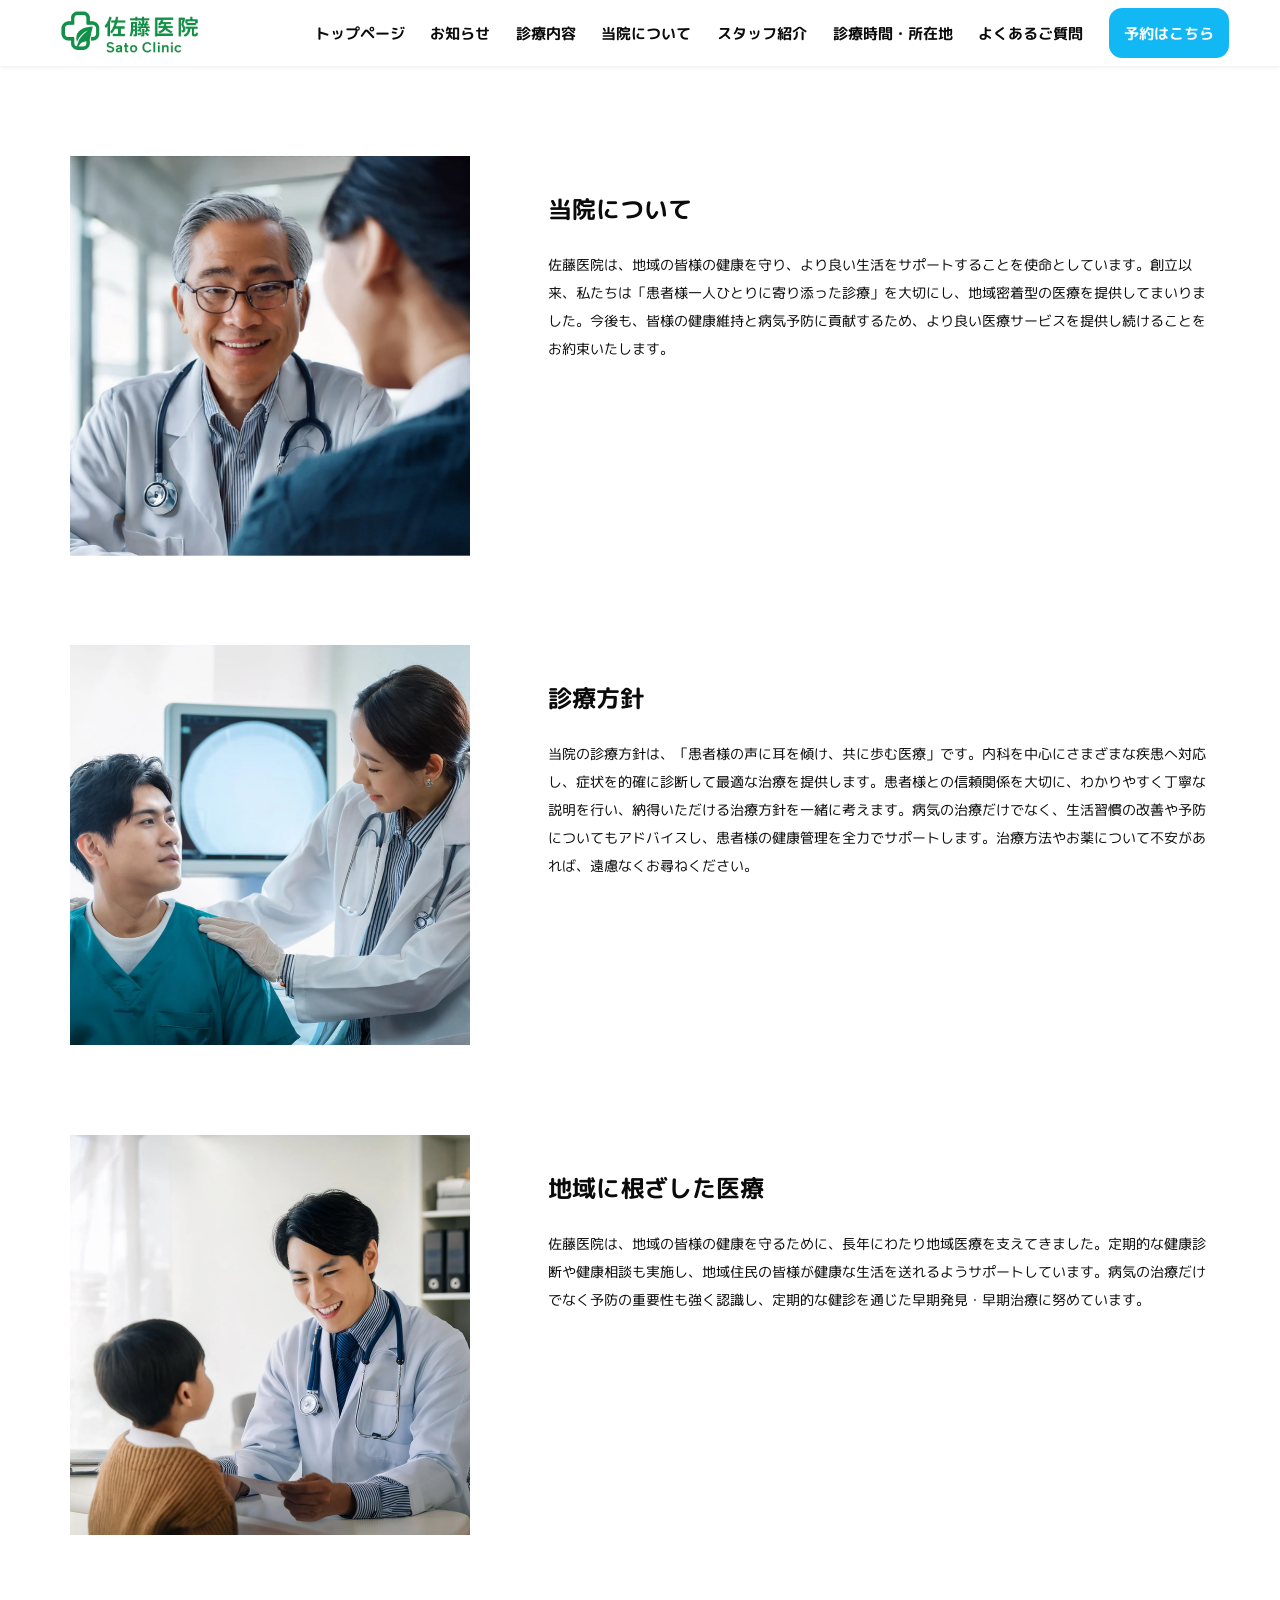
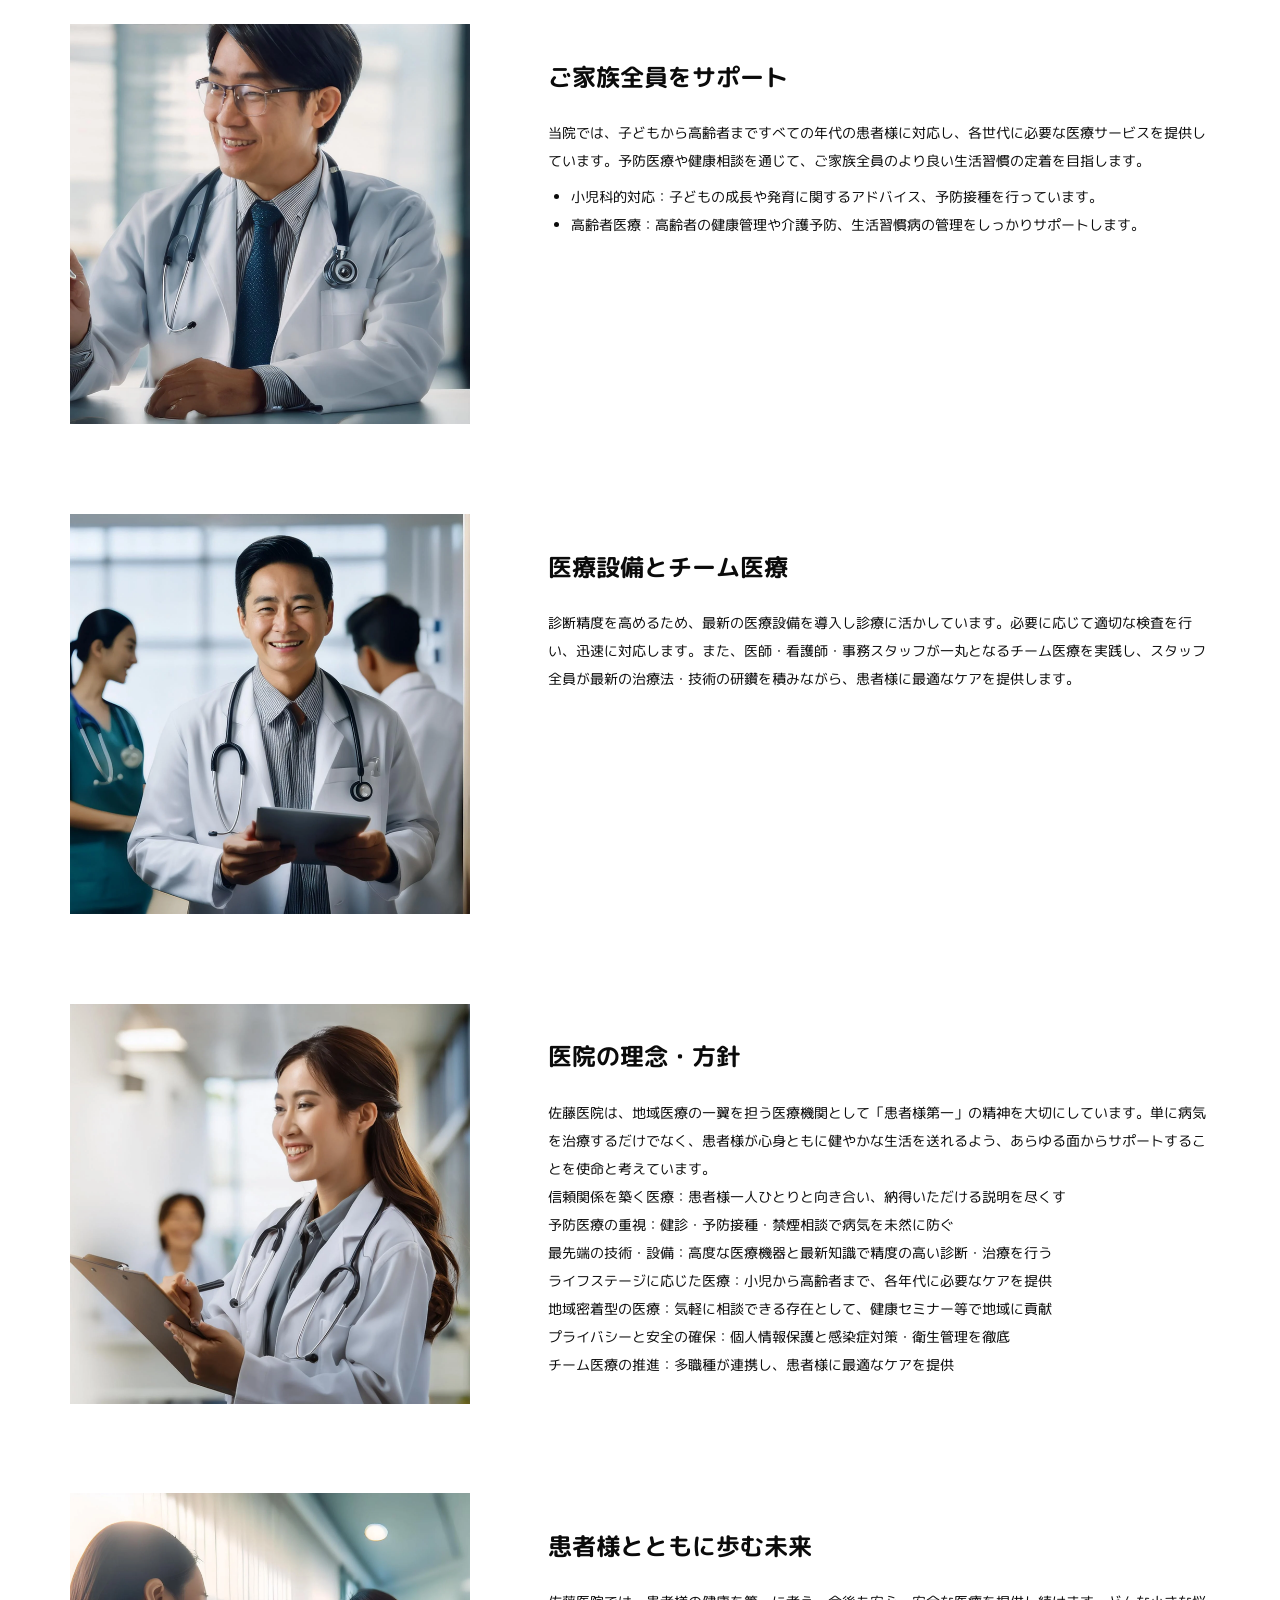
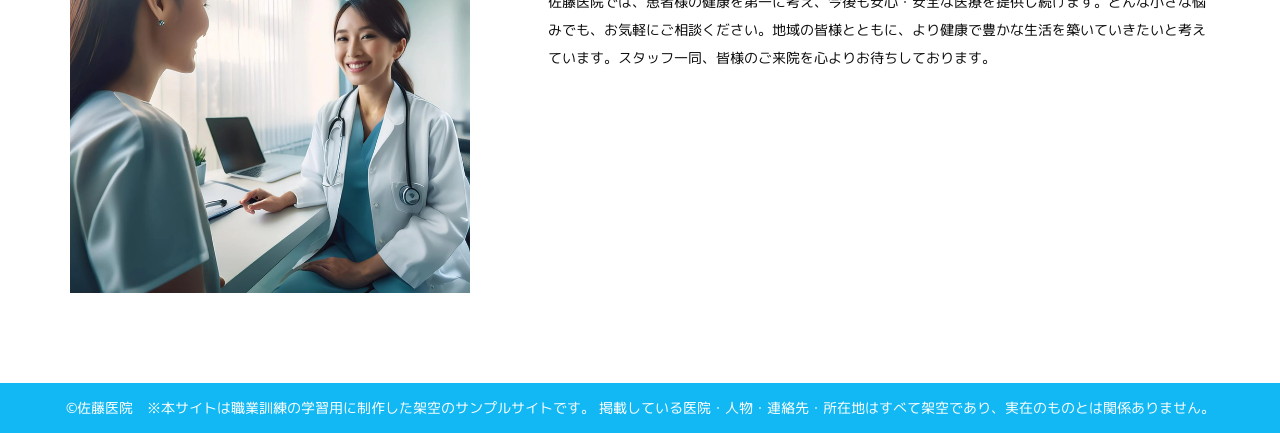
==== commit 4a08d25d: "以前の状態に変更" ====
--- a/about.html
+++ b/about.html
@@ -4,6 +4,7 @@
 <head>
     <meta charset="UTF-8">
     <meta name="viewport" content="width=device-width, initial-scale=1.0">
+    <meta name="robots" content="noindex, nofollow">
     <title>当院について | 佐藤医院</title>
     <link rel="stylesheet" href="./css/style.css">
     <script src="./js/header.js" defer></script>
@@ -26,28 +27,28 @@
         <div class="about-list">
             <section class="about-row"><img src="./assets/crops/about-1.jpg" alt="当院について">
                 <div class="about-copy">
-                    <h2>当院について</h2>
+                    <h1>当院について</h1>
                     <p>佐藤医院は、地域の皆様の健康を守り、より良い生活をサポートすることを使命としています。創立以来、私たちは「患者様一人ひとりに寄り添った診療」を大切にし、地域密着型の医療を提供してまいりました。今後も、皆様の健康維持と病気予防に貢献するため、より良い医療サービスを提供し続けることをお約束いたします。
                     </p>
                 </div>
             </section>
             <section class="about-row"><img src="./assets/crops/about-2.jpg" alt="診療方針">
                 <div class="about-copy">
-                    <h2>診療方針</h2>
+                    <h1>診療方針</h1>
                     <p>当院の診療方針は、「患者様の声に耳を傾け、共に歩む医療」です。内科を中心にさまざまな疾患へ対応し、症状を的確に診断して最適な治療を提供します。患者様との信頼関係を大切に、わかりやすく丁寧な説明を行い、納得いただける治療方針を一緒に考えます。病気の治療だけでなく、生活習慣の改善や予防についてもアドバイスし、患者様の健康管理を全力でサポートします。治療方法やお薬について不安があれば、遠慮なくお尋ねください。
                     </p>
                 </div>
             </section>
             <section class="about-row"><img src="./assets/crops/about-3.jpg" alt="地域に根ざした医療">
                 <div class="about-copy">
-                    <h2>地域に根ざした医療</h2>
+                    <h1>地域に根ざした医療</h1>
                     <p>佐藤医院は、地域の皆様の健康を守るために、長年にわたり地域医療を支えてきました。定期的な健康診断や健康相談も実施し、地域住民の皆様が健康な生活を送れるようサポートしています。病気の治療だけでなく予防の重要性も強く認識し、定期的な健診を通じた早期発見・早期治療に努めています。
                     </p>
                 </div>
             </section>
             <section class="about-row"><img src="./assets/crops/about-4.jpg" alt="ご家族全員をサポート">
                 <div class="about-copy">
-                    <h2>ご家族全員をサポート</h2>
+                    <h1>ご家族全員をサポート</h1>
                     <p>当院では、子どもから高齢者まですべての年代の患者様に対応し、各世代に必要な医療サービスを提供しています。予防医療や健康相談を通じて、ご家族全員のより良い生活習慣の定着を目指します。</p>
                     <ul>
                         <li>小児科的対応：子どもの成長や発育に関するアドバイス、予防接種を行っています。</li>
@@ -57,14 +58,14 @@
             </section>
             <section class="about-row"><img src="./assets/crops/about-5.jpg" alt="医療設備とチーム医療">
                 <div class="about-copy">
-                    <h2>医療設備とチーム医療</h2>
+                    <h1>医療設備とチーム医療</h1>
                     <p>診断精度を高めるため、最新の医療設備を導入し診療に活かしています。必要に応じて適切な検査を行い、迅速に対応します。また、医師・看護師・事務スタッフが一丸となるチーム医療を実践し、スタッフ全員が最新の治療法・技術の研鑽を積みながら、患者様に最適なケアを提供します。
                     </p>
                 </div>
             </section>
             <section class="about-row"><img src="./assets/crops/about-6.jpg" alt="医院の理念・方針">
                 <div class="about-copy">
-                    <h2>医院の理念・方針</h2>
+                    <h1>医院の理念・方針</h1>
                     <div class="about-values">
                         <p>佐藤医院は、地域医療の一翼を担う医療機関として「患者様第一」の精神を大切にしています。単に病気を治療するだけでなく、患者様が心身ともに健やかな生活を送れるよう、あらゆる面からサポートすることを使命と考えています。
                         </p>
@@ -75,7 +76,7 @@
             </section>
             <section class="about-row"><img src="./assets/crops/about-7.jpg" alt="患者様とともに歩む未来">
                 <div class="about-copy">
-                    <h2>患者様とともに歩む未来</h2>
+                    <h1>患者様とともに歩む未来</h1>
                     <p>佐藤医院では、患者様の健康を第一に考え、今後も安心・安全な医療を提供し続けます。どんな小さな悩みでも、お気軽にご相談ください。地域の皆様とともに、より健康で豊かな生活を築いていきたいと考えています。スタッフ一同、皆様のご来院を心よりお待ちしております。
                     </p>
                 </div>
--- a/css/style.css
+++ b/css/style.css
@@ -328,12 +328,36 @@
 
 .home-news-list li {
   min-height: 64px;
-  padding: 16px 0;
+  padding: 0;
   border-bottom: 1px solid #111;
   display: flex;
   align-items: center;
   font-size: 15px;
   font-weight: 700
+}
+
+.home-news-list a {
+  width: 100%;
+  min-height: 64px;
+  padding: 16px 0;
+  display: flex;
+  align-items: center
+}
+
+.home-news-list a {
+  transition: opacity .2s ease
+}
+
+@media (hover:hover) {
+  .home-news-list a:hover {
+    opacity: .65
+  }
+}
+
+@media (prefers-reduced-motion:reduce) {
+  .home-news-list a {
+    transition: none
+  }
 }
 
 .home-news__button {
@@ -1439,6 +1463,7 @@
 }
 
 @media (prefers-reduced-motion:reduce) {
+
   .booking-dialog-close,
   .booking-time-button.is-available {
     transition: none;
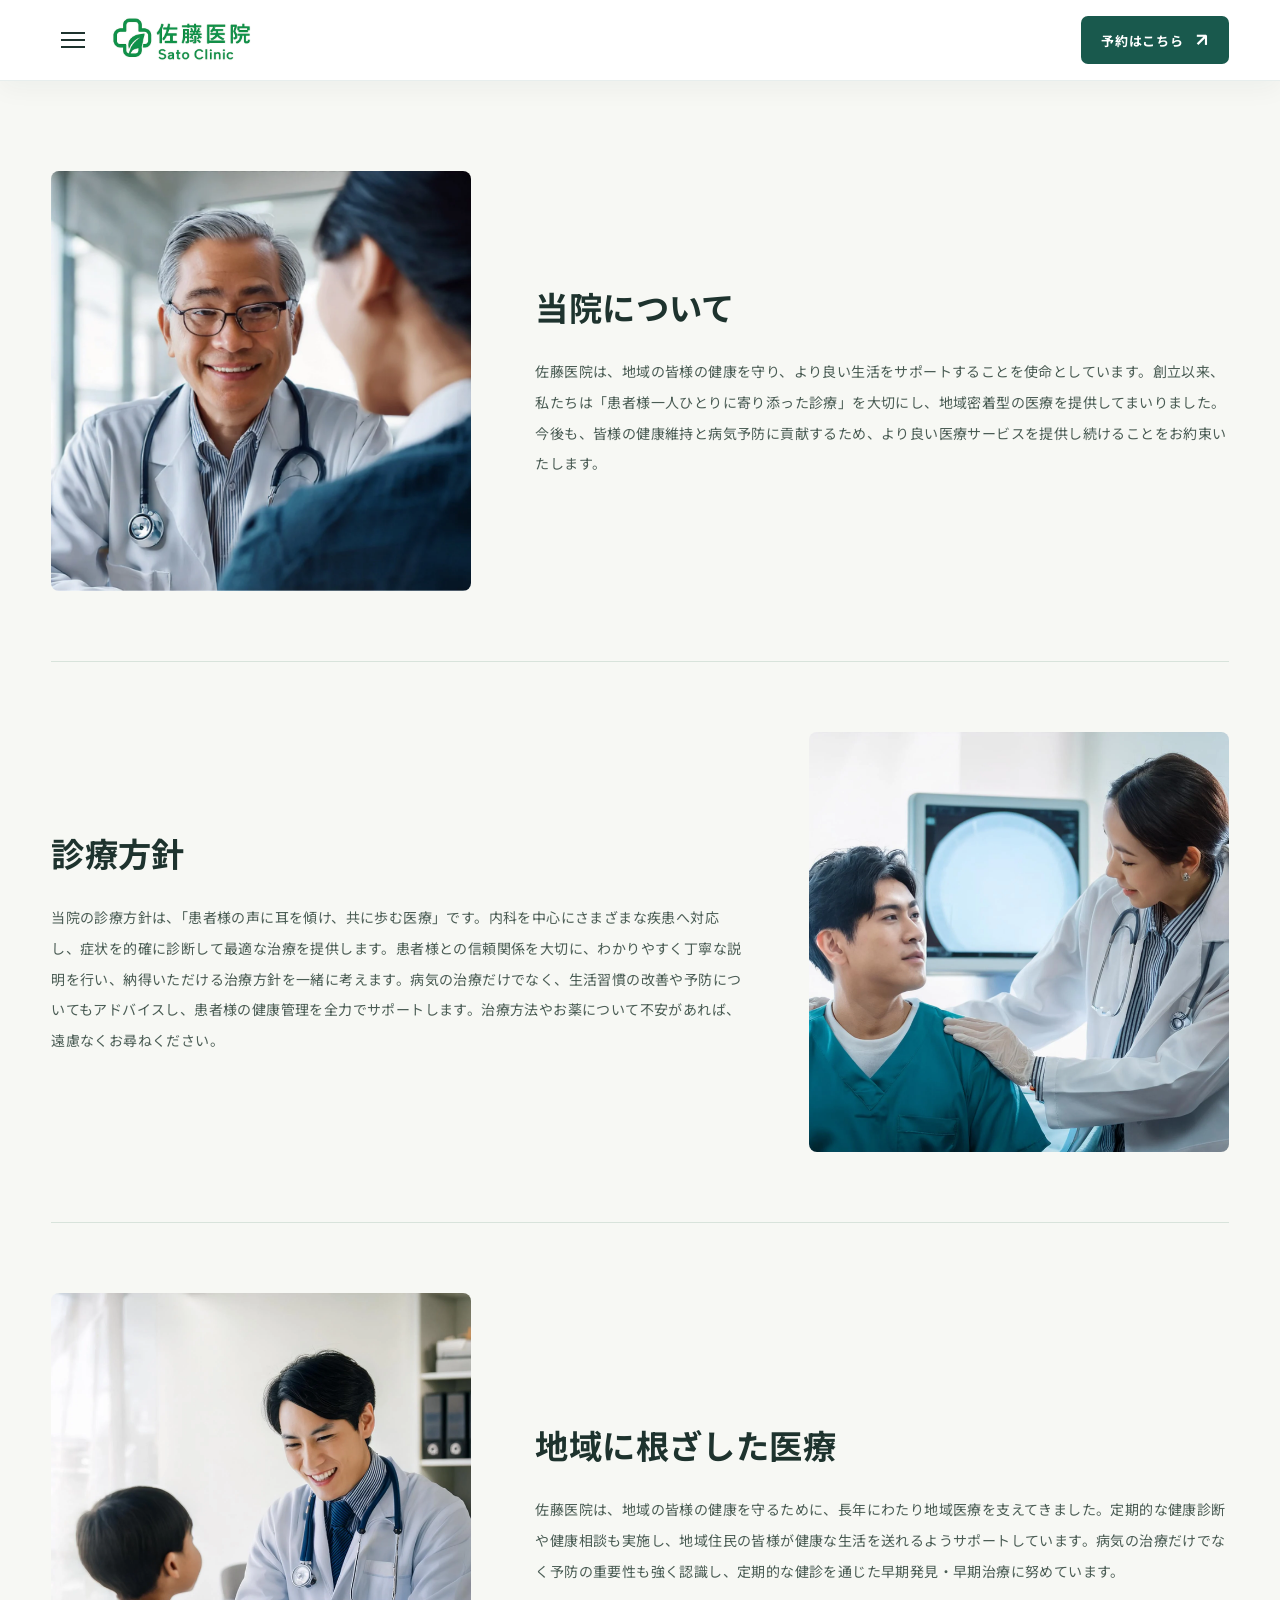
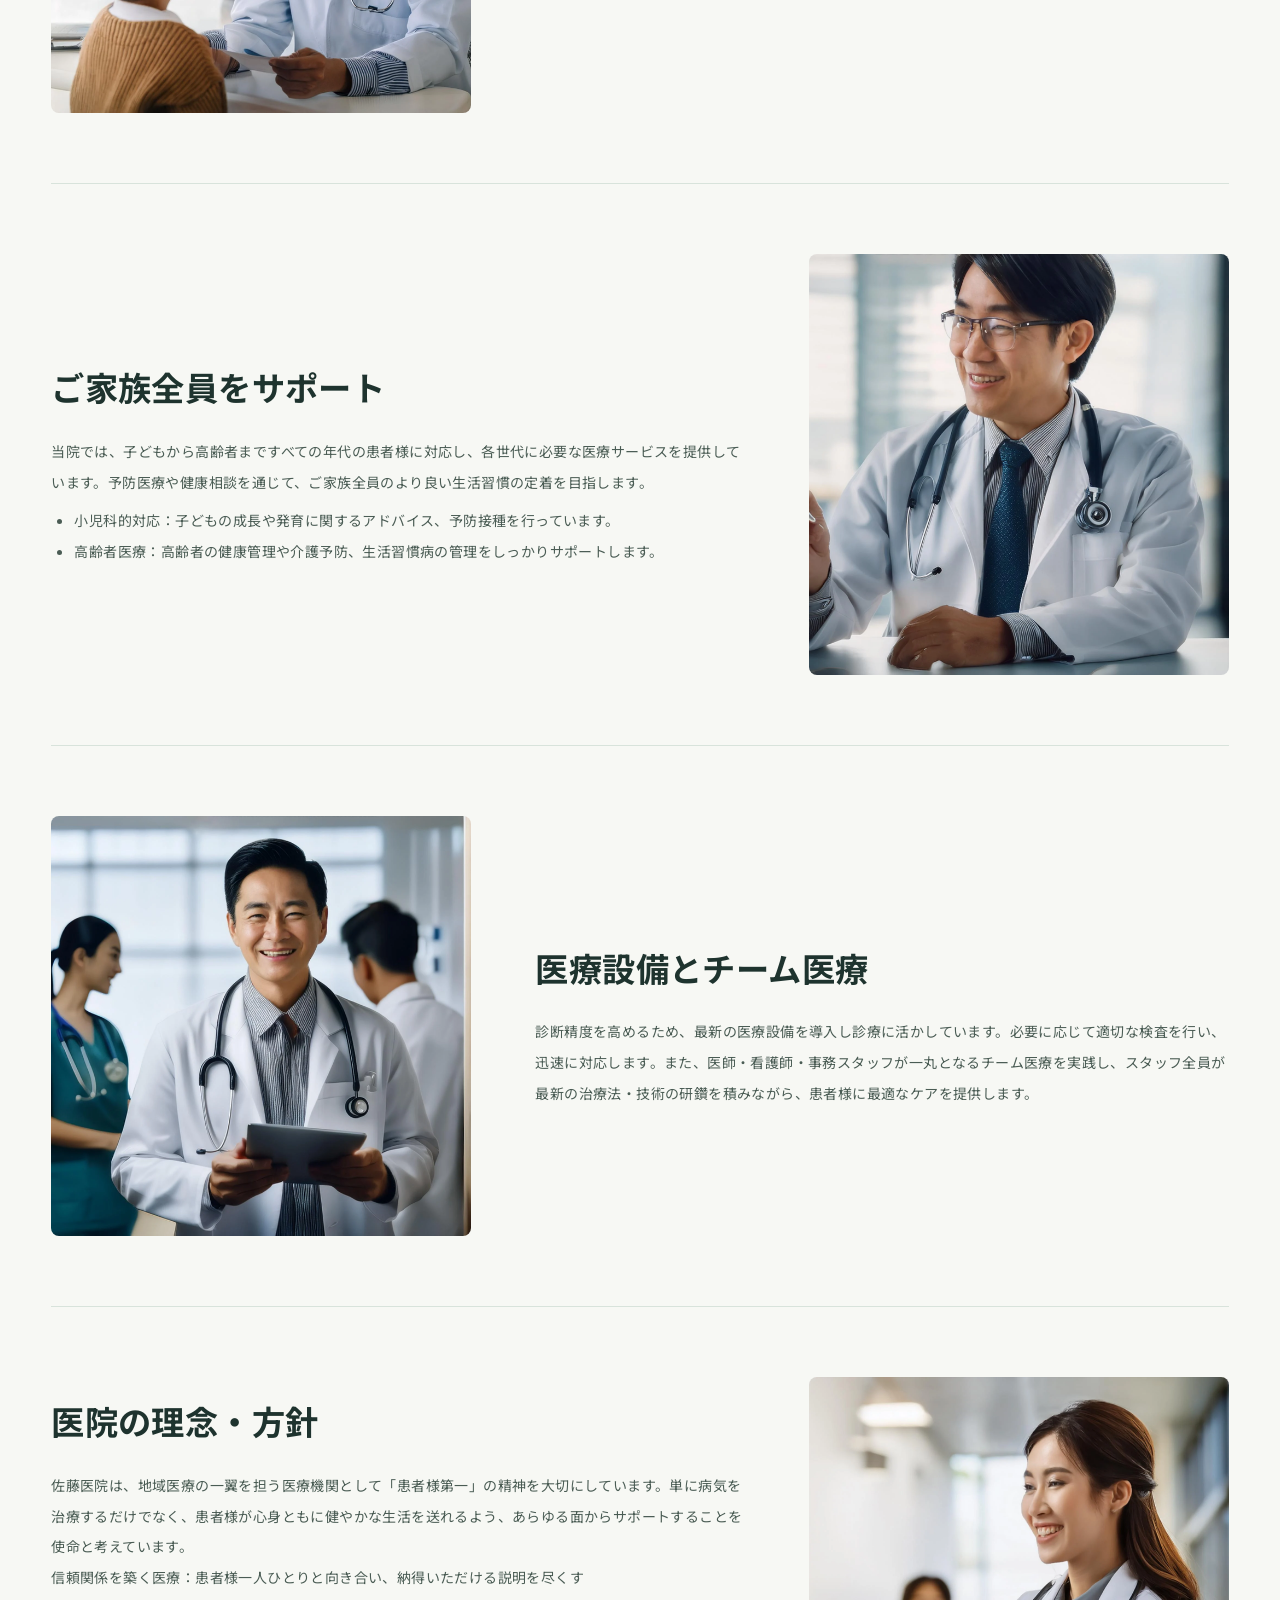
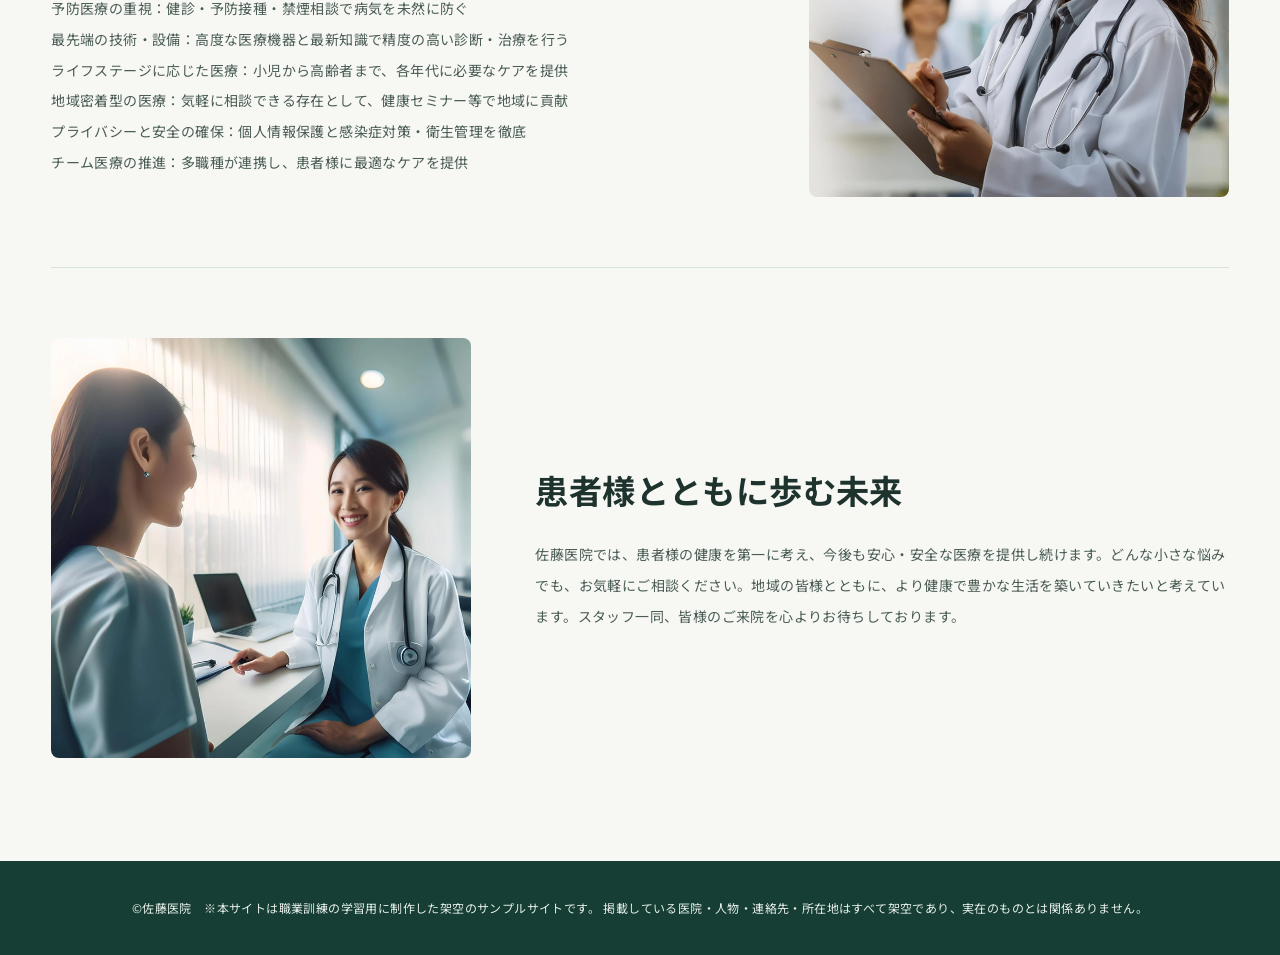
==== commit 98de7e3f: "全体のデザイン変更" ====
--- a/about.html
+++ b/about.html
@@ -7,6 +7,7 @@
     <meta name="robots" content="noindex, nofollow">
     <title>当院について | 佐藤医院</title>
     <link rel="stylesheet" href="./css/style.css">
+    <link rel="stylesheet" href="./css/polish.css">
     <script src="./js/header.js" defer></script>
     <script src="./js/scroll-reveal.js" defer></script>
 </head>
@@ -34,21 +35,21 @@
             </section>
             <section class="about-row"><img src="./assets/crops/about-2.jpg" alt="診療方針">
                 <div class="about-copy">
-                    <h1>診療方針</h1>
+                    <h2>診療方針</h2>
                     <p>当院の診療方針は、「患者様の声に耳を傾け、共に歩む医療」です。内科を中心にさまざまな疾患へ対応し、症状を的確に診断して最適な治療を提供します。患者様との信頼関係を大切に、わかりやすく丁寧な説明を行い、納得いただける治療方針を一緒に考えます。病気の治療だけでなく、生活習慣の改善や予防についてもアドバイスし、患者様の健康管理を全力でサポートします。治療方法やお薬について不安があれば、遠慮なくお尋ねください。
                     </p>
                 </div>
             </section>
             <section class="about-row"><img src="./assets/crops/about-3.jpg" alt="地域に根ざした医療">
                 <div class="about-copy">
-                    <h1>地域に根ざした医療</h1>
+                    <h2>地域に根ざした医療</h2>
                     <p>佐藤医院は、地域の皆様の健康を守るために、長年にわたり地域医療を支えてきました。定期的な健康診断や健康相談も実施し、地域住民の皆様が健康な生活を送れるようサポートしています。病気の治療だけでなく予防の重要性も強く認識し、定期的な健診を通じた早期発見・早期治療に努めています。
                     </p>
                 </div>
             </section>
             <section class="about-row"><img src="./assets/crops/about-4.jpg" alt="ご家族全員をサポート">
                 <div class="about-copy">
-                    <h1>ご家族全員をサポート</h1>
+                    <h2>ご家族全員をサポート</h2>
                     <p>当院では、子どもから高齢者まですべての年代の患者様に対応し、各世代に必要な医療サービスを提供しています。予防医療や健康相談を通じて、ご家族全員のより良い生活習慣の定着を目指します。</p>
                     <ul>
                         <li>小児科的対応：子どもの成長や発育に関するアドバイス、予防接種を行っています。</li>
@@ -58,14 +59,14 @@
             </section>
             <section class="about-row"><img src="./assets/crops/about-5.jpg" alt="医療設備とチーム医療">
                 <div class="about-copy">
-                    <h1>医療設備とチーム医療</h1>
+                    <h2>医療設備とチーム医療</h2>
                     <p>診断精度を高めるため、最新の医療設備を導入し診療に活かしています。必要に応じて適切な検査を行い、迅速に対応します。また、医師・看護師・事務スタッフが一丸となるチーム医療を実践し、スタッフ全員が最新の治療法・技術の研鑽を積みながら、患者様に最適なケアを提供します。
                     </p>
                 </div>
             </section>
             <section class="about-row"><img src="./assets/crops/about-6.jpg" alt="医院の理念・方針">
                 <div class="about-copy">
-                    <h1>医院の理念・方針</h1>
+                    <h2>医院の理念・方針</h2>
                     <div class="about-values">
                         <p>佐藤医院は、地域医療の一翼を担う医療機関として「患者様第一」の精神を大切にしています。単に病気を治療するだけでなく、患者様が心身ともに健やかな生活を送れるよう、あらゆる面からサポートすることを使命と考えています。
                         </p>
@@ -76,7 +77,7 @@
             </section>
             <section class="about-row"><img src="./assets/crops/about-7.jpg" alt="患者様とともに歩む未来">
                 <div class="about-copy">
-                    <h1>患者様とともに歩む未来</h1>
+                    <h2>患者様とともに歩む未来</h2>
                     <p>佐藤医院では、患者様の健康を第一に考え、今後も安心・安全な医療を提供し続けます。どんな小さな悩みでも、お気軽にご相談ください。地域の皆様とともに、より健康で豊かな生活を築いていきたいと考えています。スタッフ一同、皆様のご来院を心よりお待ちしております。
                     </p>
                 </div>
@@ -87,4 +88,4 @@
         掲載している医院・人物・連絡先・所在地はすべて架空であり、実在のものとは関係ありません。</footer>
 </body>
 
-</html>+</html>
--- a/css/style.css
+++ b/css/style.css
@@ -1,5 +1,3 @@
-@import url('https://fonts.googleapis.com/css2?family=M+PLUS+Rounded+1c:wght@400;700&display=swap');
-
 :root {
   --blue: #12b8f3;
   --gray: #c3c1c1;
@@ -1865,7 +1863,7 @@
   }
 }
 
-/* Collapse only when the actual navigation would wrap onto a third row. */
+/* Collapsed navigation styles; header.js switches based on available width. */
 .menu-toggle {
   display: none;
   flex: 0 0 44px;
--- a/css/polish.css
+++ b/css/polish.css
@@ -0,0 +1,389 @@
+/* Sato Clinic visual system */
+@import url('https://fonts.googleapis.com/css2?family=DM+Sans:wght@500;600;700&family=Noto+Sans+JP:wght@400;500;600;700&display=swap');
+
+:root {
+  --blue: #19594d;
+  --gray: #e9f0eb;
+  --text: #1e332e;
+  --cream: #f7f8f4;
+  --sage: #eaf2ec;
+  --line: #d8e3db;
+  --muted: #62736b;
+  --gutter: clamp(20px, 4vw, 72px);
+  --section-space: clamp(72px, 8vw, 124px);
+}
+
+html { background: var(--cream); }
+body {
+  background: var(--cream);
+  color: var(--text);
+  font-family: 'Noto Sans JP', 'Hiragino Kaku Gothic ProN', 'Yu Gothic', sans-serif;
+  line-height: 1.85;
+  letter-spacing: .025em;
+}
+::selection { background: #c6ddcd; color: var(--text); }
+a:focus-visible, button:focus-visible, input:focus-visible { outline-color: #b66e45; }
+
+/* Header and common actions */
+.site-header {
+  background: rgba(255,255,255,.96);
+  border-bottom: 1px solid rgba(25,89,77,.1);
+  box-shadow: 0 8px 24px rgba(25,56,47,.045);
+  backdrop-filter: blur(16px);
+}
+.site-header__inner { max-width: 1400px; min-height: 80px; gap: clamp(15px, 2vw, 30px); }
+.site-logo { width: 170px; height: auto; flex-basis: 170px; }
+.site-logo img { width: 170px; }
+.site-nav { gap: 8px clamp(13px, 1.65vw, 27px); font-size: 13px; font-weight: 600; letter-spacing: .04em; }
+.site-nav a { position: relative; }
+.site-nav a::after {
+  content: '';
+  position: absolute;
+  left: 0; right: 0; bottom: 7px;
+  height: 2px;
+  background: var(--blue);
+  transform: scaleX(0);
+  transform-origin: left;
+  transition: transform .2s ease;
+}
+.site-nav a:hover::after, .site-nav a:focus-visible::after { transform: scaleX(1); }
+.reserve-link {
+  width: auto;
+  min-width: 148px;
+  min-height: 48px;
+  padding: 0 19px;
+  border-radius: 7px;
+  background: var(--blue);
+  font-size: 13px;
+  letter-spacing: .06em;
+}
+.reserve-link::after { content: '↗'; margin-left: 12px; font: 700 18px/1 'DM Sans', sans-serif; }
+.site-nav a, .reserve-link, .blue-button { transition: background-color .2s, color .2s, opacity .2s, transform .2s; }
+.reserve-link:hover, .blue-button:hover { opacity: 1 !important; background: #0d4338; transform: translateY(-2px); }
+.site-footer {
+  min-height: 94px;
+  padding: 28px var(--gutter);
+  background: #163e35;
+  color: #e5eee8;
+  font-size: 12px;
+  line-height: 1.8;
+  text-align: center;
+}
+.blue-button {
+  min-height: 48px;
+  padding: 12px 24px;
+  border-radius: 6px;
+  font-size: 13px;
+  letter-spacing: .05em;
+}
+a.blue-button::after { content: '↗'; margin-left: 22px; font: 700 18px/1 'DM Sans', sans-serif; }
+.eyebrow {
+  display: block;
+  color: #8c795e;
+  font: 700 11px/1.4 'DM Sans', sans-serif;
+  letter-spacing: .22em;
+}
+.section-eyebrow { text-align: center; margin-bottom: 10px; }
+.page-title {
+  color: var(--text);
+  font-size: clamp(30px, 3.5vw, 46px);
+  font-weight: 700;
+  letter-spacing: .06em;
+  line-height: 1.4;
+}
+.page-title::before {
+  content: 'SATO CLINIC';
+  display: block;
+  margin-bottom: 10px;
+  color: #9b8867;
+  font: 700 11px/1.5 'DM Sans', sans-serif;
+  letter-spacing: .24em;
+}
+/* Home: first view */
+.home-hero {
+  width: calc(100% - var(--gutter)*2);
+  max-width: 1480px;
+  height: clamp(500px, 43vw, 650px);
+  margin: 20px auto 0;
+  border-radius: 13px;
+  background: #183e36;
+  isolation: isolate;
+}
+.home-hero img { width: 100%; height: 100%; object-position: center 55%; }
+.home-hero::after {
+  content: '';
+  position: absolute;
+  inset: 0;
+  z-index: 0;
+  background: linear-gradient(90deg, rgba(12,45,38,.87) 0%, rgba(12,45,38,.67) 27%, rgba(12,45,38,.22) 53%, rgba(12,45,38,0) 76%);
+  pointer-events: none;
+}
+.home-hero__content {
+  position: absolute;
+  z-index: 1;
+  bottom: clamp(44px, 5vw, 80px);
+  left: clamp(32px, 6vw, 94px);
+  width: min(48%, 560px);
+}
+.home-hero__content::before {
+  content: '';
+  display: block;
+  width: 55px;
+  height: 3px;
+  margin-bottom: 18px;
+  background: #d9eadb;
+}
+.home-hero__eyebrow {
+  margin: 0 0 15px;
+  color: #dcece1;
+  font: 700 11px/1.5 'DM Sans', sans-serif;
+  letter-spacing: .2em;
+}
+.home-hero__eyebrow span { color: #b9d1c0; margin: 0 7px; }
+.home-hero h1 {
+  position: static;
+  margin: 0;
+  color: #fff;
+  font-size: clamp(39px, 4vw, 58px);
+  line-height: 1.45;
+  letter-spacing: .09em;
+  -webkit-text-stroke: 0;
+  text-shadow: 0 2px 18px rgba(0,0,0,.18);
+}
+.home-hero__lead {
+  margin: 19px 0 24px;
+  color: #f3f8f4;
+  font-size: clamp(13px, 1.1vw, 15px);
+  font-weight: 500;
+  line-height: 2;
+}
+.home-hero__actions { display: flex; align-items: center; flex-wrap: wrap; gap: 11px; }
+.hero-primary, .hero-secondary {
+  display: inline-flex;
+  align-items: center;
+  justify-content: space-between;
+  gap: 20px;
+  min-height: 50px;
+  padding: 11px 19px;
+  border-radius: 6px;
+  font-size: 13px;
+  font-weight: 700;
+  transition: transform .2s, background-color .2s;
+}
+.hero-primary { min-width: 164px; color: var(--blue); background: #fff; }
+.hero-secondary { min-width: 179px; color: #fff; border: 1px solid rgba(255,255,255,.75); background: rgba(14,49,41,.24); }
+.hero-primary span, .hero-secondary span { font: 700 20px/1 'DM Sans', sans-serif; }
+.hero-primary:hover, .hero-secondary:hover { transform: translateY(-3px); }
+.hero-primary:hover { background: #e7f1e9; }
+.hero-secondary:hover { background: rgba(255,255,255,.14); }
+.home-hero__location { margin: 20px 0 0; color: #e4efe6; font-size: 12px; font-weight: 600; letter-spacing: .06em; }
+.home-hero__location span { padding: 0 6px; color: #b9d1c0; }
+
+/* Hours and image ribbon */
+.home-hours-block { padding: clamp(60px, 6vw, 96px) var(--gutter); }
+.home-hours-inner { max-width: 1320px; margin: auto; display: grid; grid-template-columns: minmax(220px, 295px) minmax(0, 1fr); align-items: center; gap: clamp(36px, 5vw, 80px); }
+.home-hours-intro h2 { margin: 14px 0 19px; font-size: clamp(27px, 2.5vw, 36px); line-height: 1.55; letter-spacing: .07em; }
+.home-hours-intro p { margin: 0 0 26px; color: var(--muted); font-size: 14px; line-height: 2; }
+.home-hours-intro a { color: var(--blue); font-size: 13px; font-weight: 700; border-bottom: 1px solid #97b9a6; padding-bottom: 8px; }
+.home-hours-intro a span { margin-left: 25px; font-size: 18px; }
+.home-hours-inner .hours { max-width: none; }
+.hours-table { border-collapse: separate; border-spacing: 0; overflow: hidden; border: 1px solid var(--line); border-radius: 8px; background: #fff; }
+.hours-table th, .hours-table td { border: 0; border-right: 1px solid var(--line); border-bottom: 1px solid var(--line); padding: 10px 4px; }
+.hours-table tr > :last-child { border-right: 0; }
+.hours-table tbody tr:last-child > * { border-bottom: 0; }
+.hours-table thead th, .access-hours .hours-table thead th { height: 58px; background: var(--sage); font-size: 14px; }
+.hours-table thead th:first-child, .access-hours .hours-table thead th:first-child { width: 34%; color: var(--blue); font-size: 17px; }
+.hours-table tbody th, .hours-table tbody td, .access-hours .hours-table tbody th, .access-hours .hours-table tbody td { height: 60px; font-size: 16px; }
+.hours-table tbody th { font-size: 14px; white-space: nowrap; }
+.hours-table tbody td { color: var(--blue); }
+.hours-note, .access-hours .hours-note { margin-top: 15px; color: var(--muted); font-size: 12px; font-weight: 500; line-height: 1.9; }
+.facility-strip { gap: 10px; padding: 0 var(--gutter); }
+.facility-strip img { aspect-ratio: 1.78; border-radius: 7px; }
+
+/* Home: editorial sections */
+.home-news, .home-director, .home-medical, .home-about, .home-staff, .home-access { padding: var(--section-space) var(--gutter); }
+.home-news__inner, .home-director__inner, .home-about__inner { width: min(100%, 1240px); gap: clamp(35px, 7vw, 105px); align-items: center; }
+.home-news__inner { grid-template-columns: minmax(0, .82fr) minmax(0, 1fr); }
+.home-news__inner > img { width: 100%; max-width: none; aspect-ratio: 4/4.4; border-radius: 8px; }
+.home-news-copy { padding: 0; }
+.home-news h2, .home-director h2, .home-about h2 { margin: 11px 0 30px; color: var(--text); font-size: clamp(30px, 3vw, 42px); line-height: 1.4; letter-spacing: .07em; }
+.home-news-list { width: 100%; }
+.home-news-list li { min-height: 62px; border-color: var(--line); color: var(--text); font-size: 14px; font-weight: 500; }
+.home-news-list a { min-height: 62px; gap: 15px; }
+.home-news-list a::before { content: '›'; color: var(--blue); font: 500 25px/1 'DM Sans', sans-serif; }
+.home-news__button, .home-about__button, .home-access-button, .home-medical__button { margin-top: 27px; text-align: left; }
+.home-director { background: var(--sage); }
+.home-director__inner { grid-template-columns: minmax(0, .76fr) minmax(0, 1.24fr); align-items: start; }
+.home-director img { width: 100%; max-width: none; aspect-ratio: 4/5; border-radius: 8px; object-position: center 24%; }
+.home-director-copy { padding: 10px 0 0; }
+.home-director p, .home-about p { font-size: 14px; line-height: 2.15; }
+.home-director .director-sign { color: var(--blue); font-size: 14px; }
+.home-medical { background: #fff; }
+.home-medical__inner, .home-staff__inner, .home-access__inner { width: min(100%, 1240px); }
+.home-medical .section-title, .home-staff .section-title, .home-access .section-title { margin: 0 0 45px; color: var(--text); font-size: clamp(30px, 3vw, 42px); letter-spacing: .07em; }
+.home-medical__inner { display: grid; grid-template-columns: repeat(2, minmax(0, 1fr)); gap: 24px; }
+.home-medical__inner > .section-eyebrow, .home-medical__inner > .section-title, .home-medical__inner > .home-medical__button { grid-column: 1/-1; }
+.home-medical__inner > .section-eyebrow { margin: 0; }
+.home-medical__inner > .section-title { margin: -14px 0 25px; }
+.home-medical-row, .home-medical-row:nth-of-type(even) { width: 100%; margin: 0; display: block; background: var(--cream); border: 1px solid #edf1ea; border-radius: 8px; overflow: hidden; }
+.home-medical-row img, .home-medical-row:nth-of-type(even) img { display: block; width: 100%; max-width: none; height: auto; aspect-ratio: 2/1; object-fit: cover; }
+.home-medical-copy, .home-medical-row:nth-of-type(even) .home-medical-copy { width: 100%; padding: clamp(23px, 3vw, 38px); }
+.home-medical-copy h3 { margin: 0 0 12px; text-align: left; color: var(--text); font-size: 21px; }
+.home-medical-copy p { color: #4a5c54; font-size: 14px; line-height: 2; }
+.home-medical__button { margin: 12px 0 0; text-align: center; }
+.home-about { background: #eaf2ec; }
+.home-about__inner { grid-template-columns: minmax(0, .9fr) minmax(0, 1.1fr); }
+.home-about img { width: 100%; max-width: none; aspect-ratio: 1.16; border-radius: 8px; }
+.home-about-copy { padding: 0; }
+.home-about p { color: #43574e; }
+.home-staff { background: var(--cream); }
+.staff-lead { margin: -8px auto 48px; color: var(--muted); font-size: 15px; line-height: 2; }
+.home-staff__inner { display: grid; grid-template-columns: repeat(2, minmax(0, 1fr)); gap: 24px; }
+.home-staff__inner > .section-eyebrow, .home-staff__inner > .section-title, .home-staff__inner > .staff-lead { grid-column: 1/-1; }
+.home-staff__inner > .section-title { margin: -14px 0 0; }
+.staff-row, .staff-row:nth-of-type(even) { width: 100%; margin: 0; display: block; overflow: hidden; background: #fff; border: 1px solid var(--line); border-radius: 8px; }
+.staff-row img, .staff-row:nth-of-type(even) img { width: 100%; max-width: none; height: auto; aspect-ratio: 2.4; object-fit: cover; object-position: center 31%; }
+.staff-copy, .staff-row:nth-of-type(even) .staff-copy { width: 100%; padding: 28px 32px 31px; }
+.staff-copy h3 { margin-bottom: 14px; color: var(--blue); text-align: left; font-size: 18px; }
+.staff-copy ul { color: #4a5c54; font-size: 13px; line-height: 1.85; }
+.staff-copy li { margin: 8px 0; }
+.home-access { background: #fff; }
+.home-access .section-title { margin-bottom: 48px; }
+.home-access-top { gap: clamp(35px, 6vw, 82px); align-items: center; }
+.home-access-top img, .access-map { width: 100%; max-width: none; border: 1px solid var(--line); border-radius: 8px; background: #fff; }
+.home-access-copy { padding: 0; color: #4a5c54; font-size: 14px; }
+.home-access-copy h3, .access-info h2 { color: var(--blue); font-size: 17px; }
+.home-access .hours { margin-top: 86px; }
+.home-departments { margin-top: 78px; padding: 45px 30px; background: var(--sage); border-radius: 8px; }
+.home-departments h2, .access-departments h2 { margin: 0 0 24px; color: var(--text); font-size: 29px; }
+.home-departments p, .access-departments p { display: inline-block; margin: 5px; padding: 9px 16px; border: 1px solid #cdded1; border-radius: 999px; background: #fff; color: var(--blue); font-size: 13px; font-weight: 600; }
+.home-departments .help, .access-departments .help { display: block; border: 0; background: none; color: var(--muted); }
+
+/* Interior pages */
+.medical-main, .about-main, .faq-main, .news-main, .reserve-main, .access-main { padding-top: clamp(62px, 7vw, 106px); padding-bottom: var(--section-space); }
+.medical-main > .page-title, .access-wrap > .page-title { height: auto; margin-bottom: 50px; text-align: center; }
+.medical-list { width: min(100%, 1240px); margin: 0 auto; display: grid; grid-template-columns: repeat(2, minmax(0, 1fr)); gap: 26px; }
+.medical-row, .medical-row:nth-child(even) { width: 100%; margin: 0; display: block; overflow: hidden; border: 1px solid var(--line); border-radius: 8px; background: #fff; }
+.medical-row img, .medical-row:nth-child(even) img { width: 100%; max-width: none; height: auto; aspect-ratio: 2/1; object-fit: cover; }
+.medical-copy, .medical-row:nth-child(even) .medical-copy { width: 100%; padding: 28px clamp(24px, 3vw, 38px) 35px; }
+.medical-copy h2 { text-align: left; color: var(--blue); font-size: 21px; }
+.medical-copy p { color: #4a5c54; font-size: 14px; line-height: 2; }
+.about-list { width: min(100%, 1200px); }
+.about-row { gap: clamp(28px, 5vw, 75px); padding: 0 0 70px; margin-bottom: 70px; border-bottom: 1px solid var(--line); align-items: center; }
+.about-row:last-child { border-bottom: 0; padding-bottom: 0; }
+.about-row:nth-child(even) { grid-template-columns: minmax(0, 660fr) minmax(0, 400fr); }
+.about-row:nth-child(even) img { grid-column: 2; grid-row: 1; }
+.about-row:nth-child(even) .about-copy { grid-column: 1; grid-row: 1; }
+.about-row img { width: 100%; max-width: none; border-radius: 8px; }
+.about-copy { padding-top: 0; }
+.about-copy h1, .about-copy h2 { margin: 0 0 24px; color: var(--text); font-size: clamp(26px, 2.6vw, 36px); line-height: 1.5; }
+.about-copy p, .about-copy li { color: #4a5c54; font-size: 14px; line-height: 2.2; }
+.faq-main { max-width: 1120px; }
+.faq-main > .page-title { height: auto; margin-bottom: 44px; }
+.faq-section { width: 100%; margin-bottom: 50px; padding: 35px clamp(22px, 4vw, 48px); background: #fff; border: 1px solid var(--line); border-radius: 8px; }
+.faq-section h2 { width: 100%; margin: 0 0 28px; padding-bottom: 13px; border-bottom-color: var(--line); color: var(--blue); font-size: 21px; }
+.faq-item { margin-bottom: 25px; }
+.faq-item:last-child { margin-bottom: 0; }
+.faq-item h3 { margin-bottom: 6px; color: var(--text); font-size: 15px; }
+.faq-item p { color: #4a5c54; font-size: 14px; }
+.faq-closing { color: var(--muted); }
+.news-wrap, .reserve-wrap { width: min(100%, 1080px); }
+.news-list { width: 100%; margin-top: 46px; }
+.news-item { margin: 0; padding: 26px 0; border-top: 1px solid var(--line); }
+.news-item:last-child { border-bottom: 1px solid var(--line); }
+.news-item h2 { width: 100%; padding: 0; border: 0; color: var(--blue); font-size: 18px; }
+.news-item p { color: #4a5c54; font-size: 14px; line-height: 1.9; }
+.reserve-question { width: 100%; max-width: 720px; margin: 32px 0 0; padding: 28px 34px; border: 1px solid var(--line); border-radius: 8px; background: #fff; }
+.reserve-question h2 { padding: 0; border: 0; font-size: 17px; }
+.reserve-choice { padding-top: 14px; }
+.reserve-choice label { cursor: pointer; }
+.calendar { width: min(100%, 720px); margin: 34px 0 0; padding: 0 0 20px; border: 1px solid var(--line); border-radius: 8px; overflow: hidden; background: #fff; }
+.calendar-head { height: 134px; background: var(--sage); }
+.calendar-month { color: var(--blue); font-size: 43px; }
+.calendar-year { color: var(--muted); }
+.calendar-prev, .calendar-next { font-size: 52px; color: var(--blue); }
+.calendar-grid { padding: 12px 18px 0; font-size: 17px; }
+.calendar-grid .dow { font-size: 14px; }
+.calendar-grid .sun { color: #ae6e62; }
+.calendar-grid .sat { color: #5b80a4; }
+.calendar-day { border-radius: 7px; }
+.calendar-grid .calendar-day[aria-pressed='true'] { background: var(--blue); box-shadow: 0 3px 10px rgba(25,89,77,.2); }
+.booking-dialog { border: 1px solid var(--line); }
+.booking-time-button.is-available { color: var(--blue); }
+.booking-time-button.is-available.is-selected { background: var(--blue); border-color: var(--blue); box-shadow: none; }
+.booking-fields input, .booking-fields select { border-color: #bbcbbf; border-radius: 6px; }
+.access-wrap { width: min(100%, 1180px); }
+.access-wrap > .page-title { margin-bottom: 48px; }
+.access-top { align-items: center; }
+.access-info { padding: 0; color: #4a5c54; font-size: 14px; }
+.access-info h2 { margin-bottom: 8px; }
+.access-hours { margin-top: 80px; }
+.access-departments { padding: 70px 28px 40px; margin-top: 70px; border-radius: 8px; background: var(--sage); }
+.access-departments h2 { margin-bottom: 24px; }
+
+@media (max-width: 1200px) {
+  .site-header.is-collapsed .site-header__inner { min-height: 72px; }
+  .site-header.is-collapsed .site-nav { border-top: 1px solid var(--line); box-shadow: 0 18px 30px rgba(27,65,51,.1); }
+  .site-header.is-collapsed .site-nav a { border-radius: 5px; }
+  .site-header.is-collapsed .site-nav a:hover { background: var(--sage); }
+  .site-header.is-collapsed .site-nav a::after { display: none; }
+}
+@media (max-width: 760px) {
+  :root { --gutter: 20px; --section-space: 68px; }
+  .site-header.is-collapsed .site-header__inner { min-height: 66px; }
+  .site-logo, .site-header.is-collapsed .site-logo { width: 144px; flex-basis: 144px; }
+  .site-logo img { width: 144px; }
+  .reserve-link { min-width: 0; min-height: 42px; padding: 0 13px; font-size: 12px; }
+  .reserve-link::after { margin-left: 7px; }
+  .home-hero { width: calc(100% - 24px); height: auto; margin-top: 12px; display: flex; flex-direction: column-reverse; }
+  .home-hero::after { display: none; }
+  .home-hero img { height: clamp(260px, 70vw, 440px); object-position: 60% 35%; }
+  .home-hero__content { position: static; width: 100%; padding: 42px 30px 36px; background: #19594d; }
+  .home-hero__content::before { margin-bottom: 18px; }
+  .home-hero h1 { font-size: clamp(34px, 8vw, 49px); }
+  .home-hero__eyebrow { margin-bottom: 12px; font-size: 10px; }
+  .home-hero__lead { margin: 16px 0 21px; font-size: 13px; }
+  .home-hero__location { margin-top: 19px; }
+  .home-hours-inner { grid-template-columns: 1fr; gap: 30px; }
+  .home-hours-intro h2 br { display: none; }
+  .home-hours-intro p { margin-bottom: 16px; }
+  .hours-table thead th, .access-hours .hours-table thead th { height: 48px; font-size: 12px; }
+  .hours-table thead th:first-child, .access-hours .hours-table thead th:first-child { width: 36%; font-size: 14px; }
+  .hours-table tbody th, .hours-table tbody td, .access-hours .hours-table tbody th, .access-hours .hours-table tbody td { height: 54px; font-size: 13px; }
+  .hours-table tbody th { white-space: normal; }
+  .facility-strip { gap: 6px; padding: 0 12px; }
+  .facility-strip img { aspect-ratio: 1; }
+  .home-news__inner, .home-director__inner, .home-about__inner, .home-access-top, .access-top { grid-template-columns: 1fr; gap: 30px; }
+  .home-news__inner > img, .home-director img, .home-about img { width: 100%; max-width: none; max-height: 470px; aspect-ratio: 1.45; }
+  .home-director img { object-position: center 25%; }
+  .home-news h2, .home-director h2, .home-about h2 { margin-bottom: 20px; }
+  .home-medical__inner, .home-staff__inner, .medical-list { grid-template-columns: 1fr; }
+  .home-medical-row:nth-of-type(even) .home-medical-copy, .staff-row:nth-of-type(even) .staff-copy, .medical-row:nth-child(even) .medical-copy { grid-column: auto; grid-row: auto; }
+  .home-medical-row:nth-of-type(even) img, .staff-row:nth-of-type(even) img, .medical-row:nth-child(even) img { grid-column: auto; grid-row: auto; }
+  .home-medical-row img, .staff-row img, .medical-row img { width: 100%; max-width: none; }
+  .home-medical-row img, .medical-row img { aspect-ratio: 1.8; }
+  .staff-row img { aspect-ratio: 2; }
+  .home-staff__inner { gap: 20px; }
+  .staff-lead { margin-bottom: 16px; }
+  .home-access .hours { margin-top: 60px; }
+  .home-departments { padding: 35px 17px; }
+  .about-row, .about-row:nth-child(even) { grid-template-columns: 1fr; gap: 23px; margin-bottom: 54px; padding-bottom: 54px; }
+  .about-row:nth-child(even) img, .about-row:nth-child(even) .about-copy { grid-column: auto; grid-row: auto; }
+  .about-row img { width: 100%; max-width: none; aspect-ratio: 1.45; }
+  .faq-section { padding: 25px 20px; }
+  .reserve-question { padding: 24px 20px; }
+  .calendar-grid { padding: 12px 7px 0; }
+}
+@media (max-width: 420px) {
+  .site-logo, .site-header.is-collapsed .site-logo { width: 118px; flex-basis: 118px; }
+  .site-logo img { width: 118px; }
+  .reserve-link { font-size: 11px; padding: 0 9px; }
+  .home-hero__content { padding: 36px 22px 31px; }
+  .hero-primary, .hero-secondary { min-width: 0; width: 100%; }
+  .hours-table thead th:first-child, .access-hours .hours-table thead th:first-child { width: 39%; font-size: 12px; }
+  .hours-table tbody th, .hours-table tbody td, .access-hours .hours-table tbody th, .access-hours .hours-table tbody td { font-size: 11px; padding: 7px 2px; }
+  .hours-note, .access-hours .hours-note { font-size: 11px; }
+}
+@media (prefers-reduced-motion: reduce) {
+  .site-nav a::after, .hero-primary, .hero-secondary, .reserve-link, .blue-button { transition: none; }
+}
